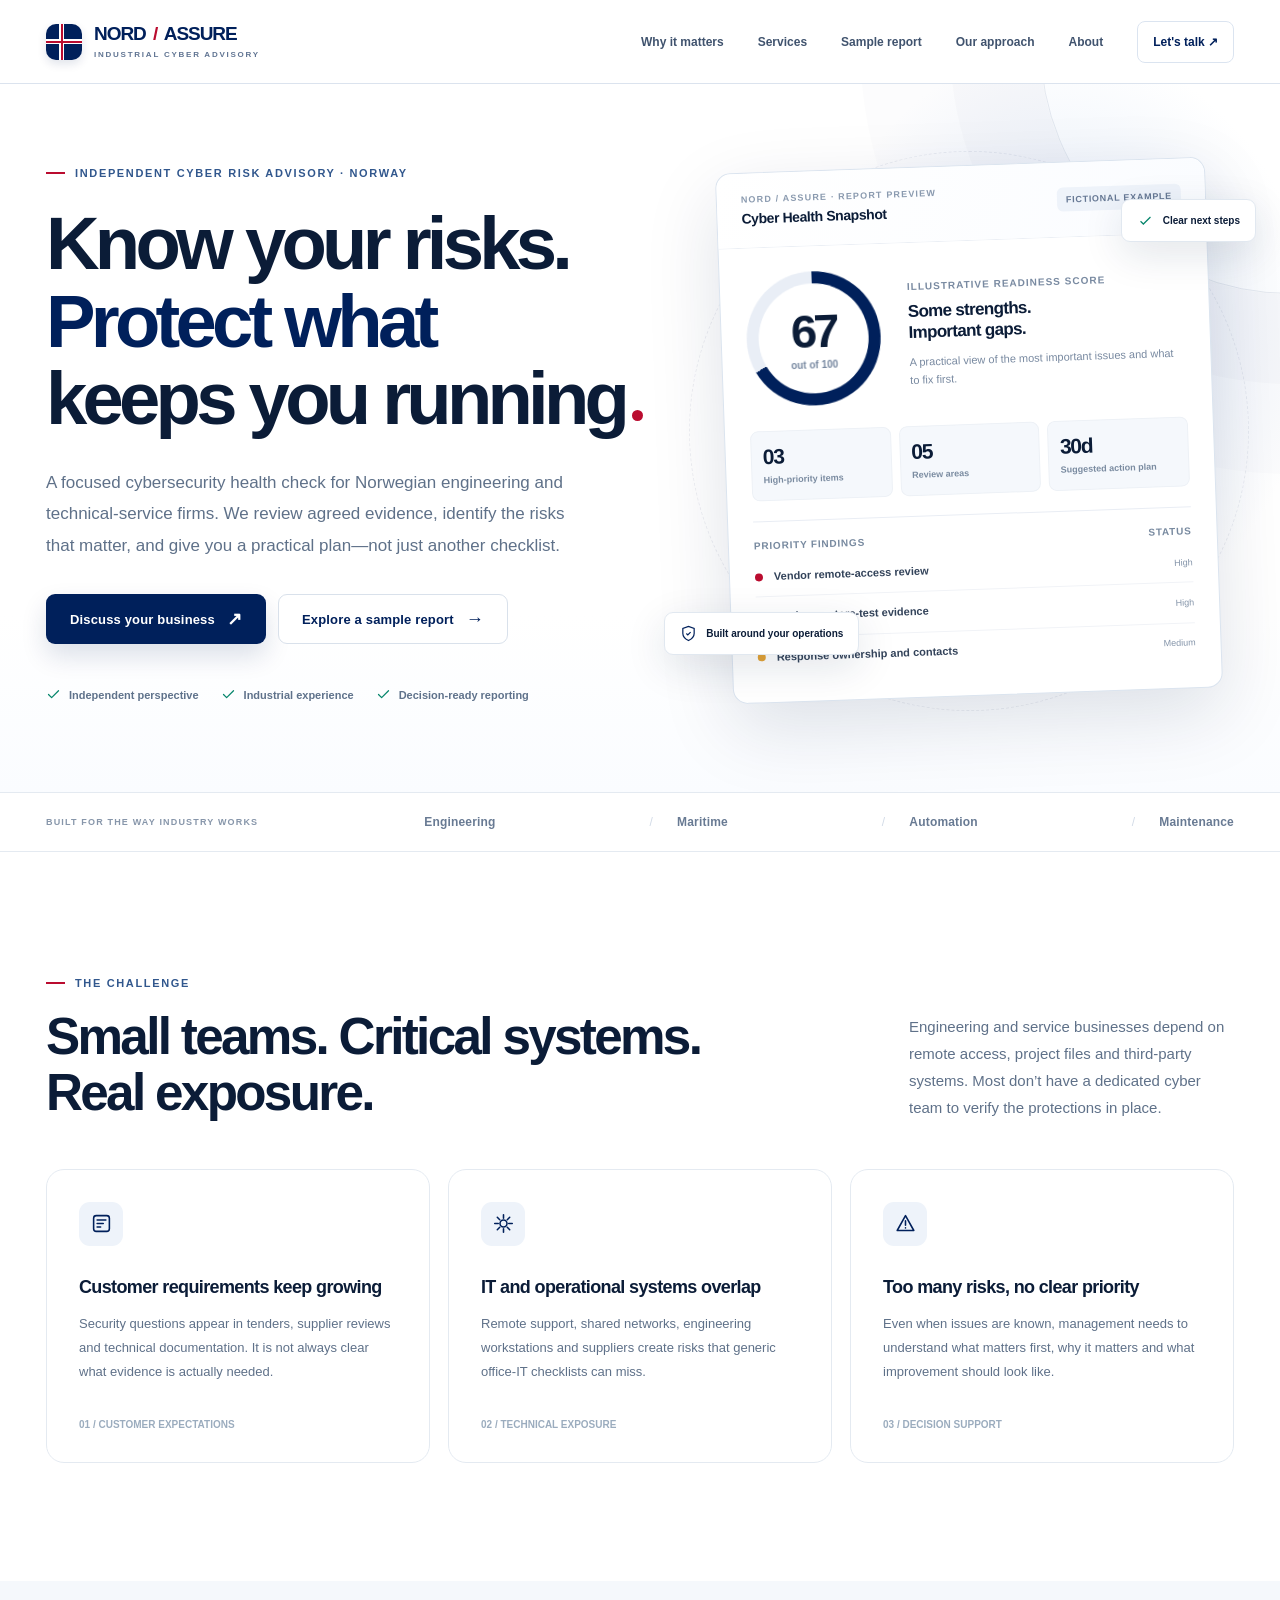
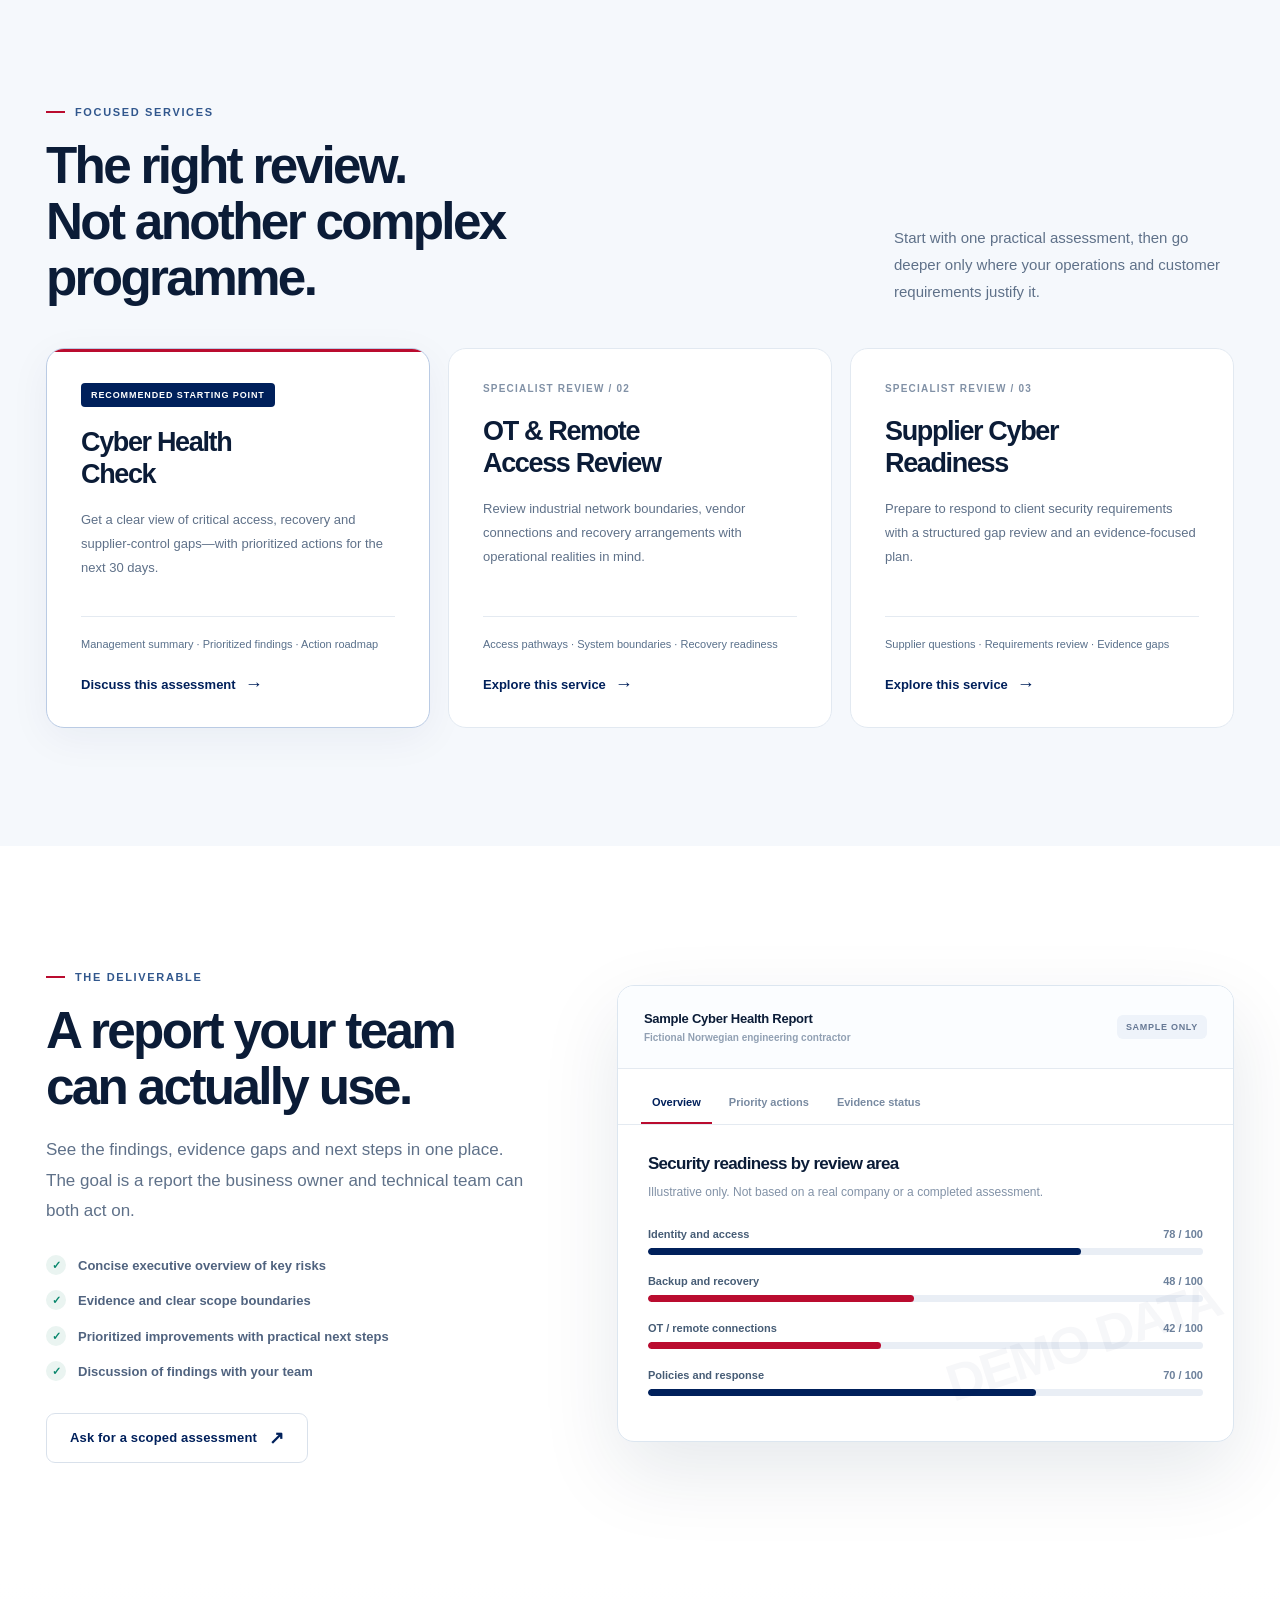
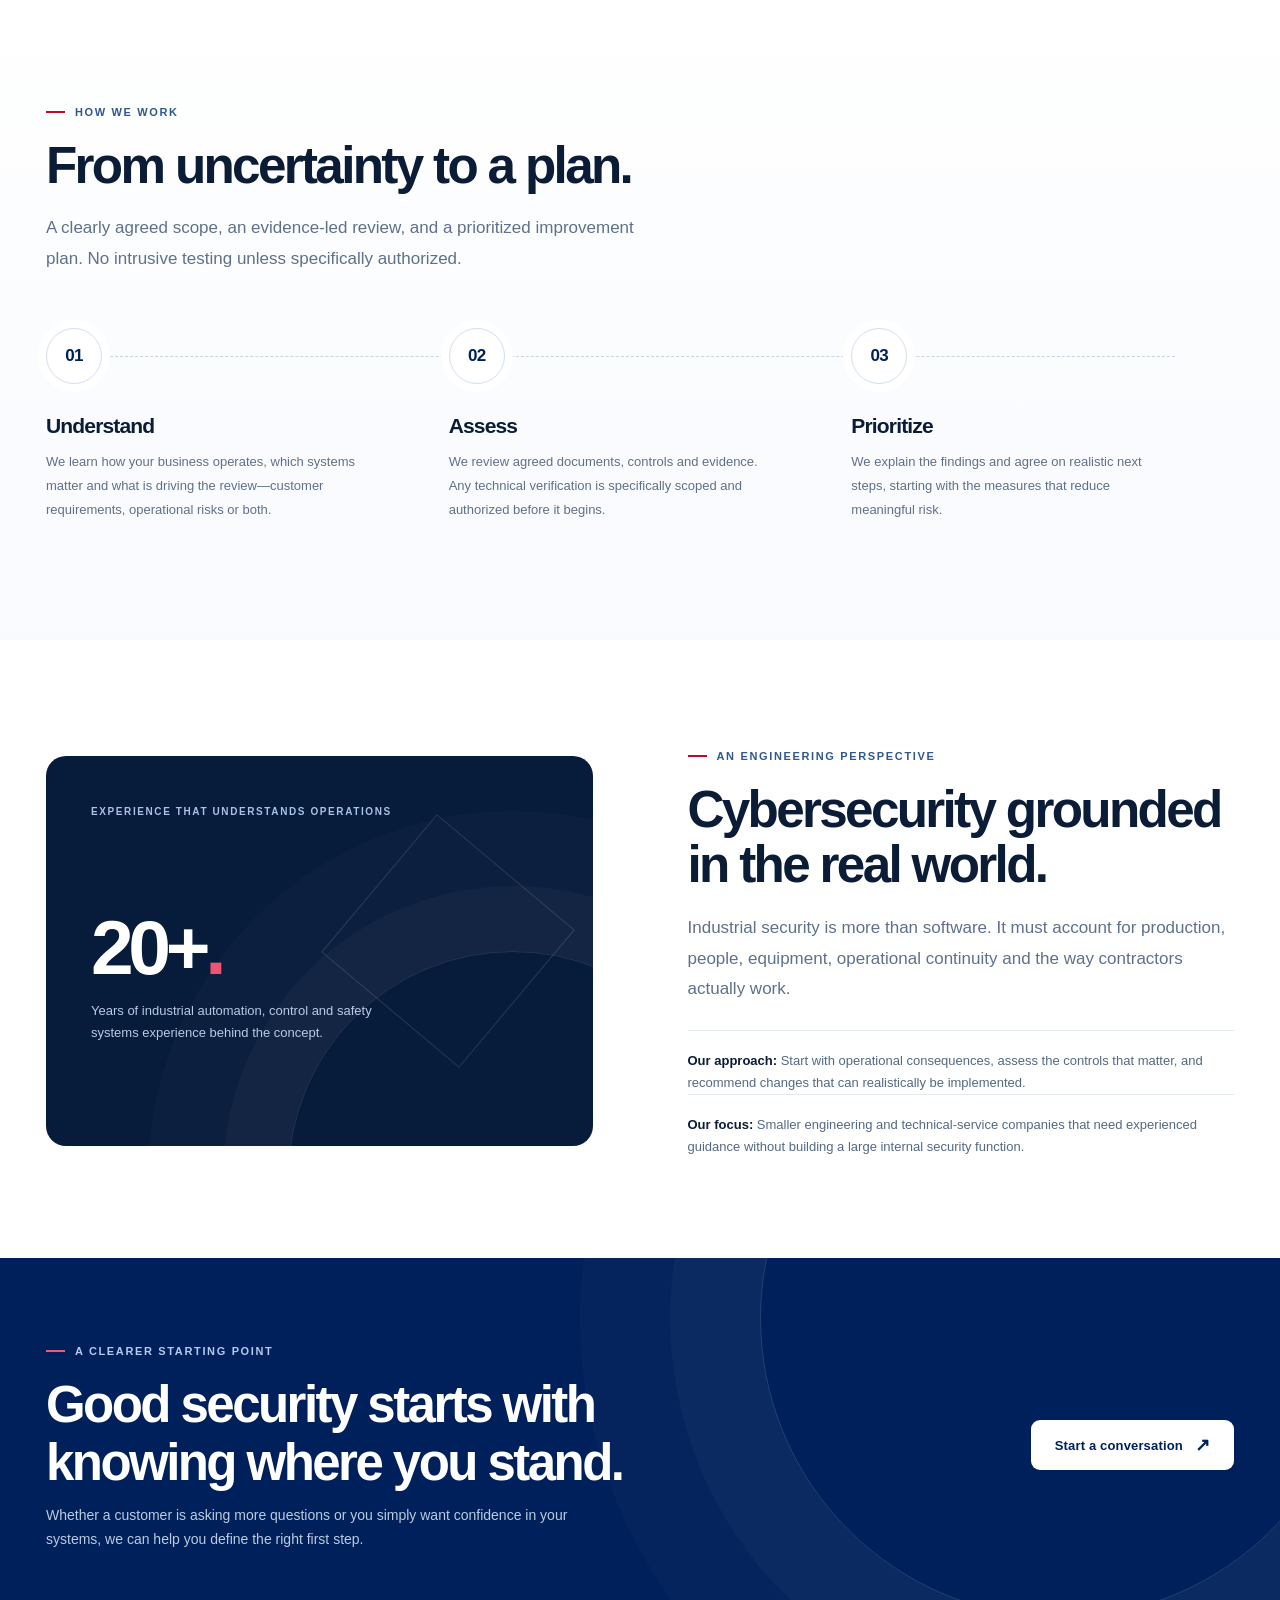
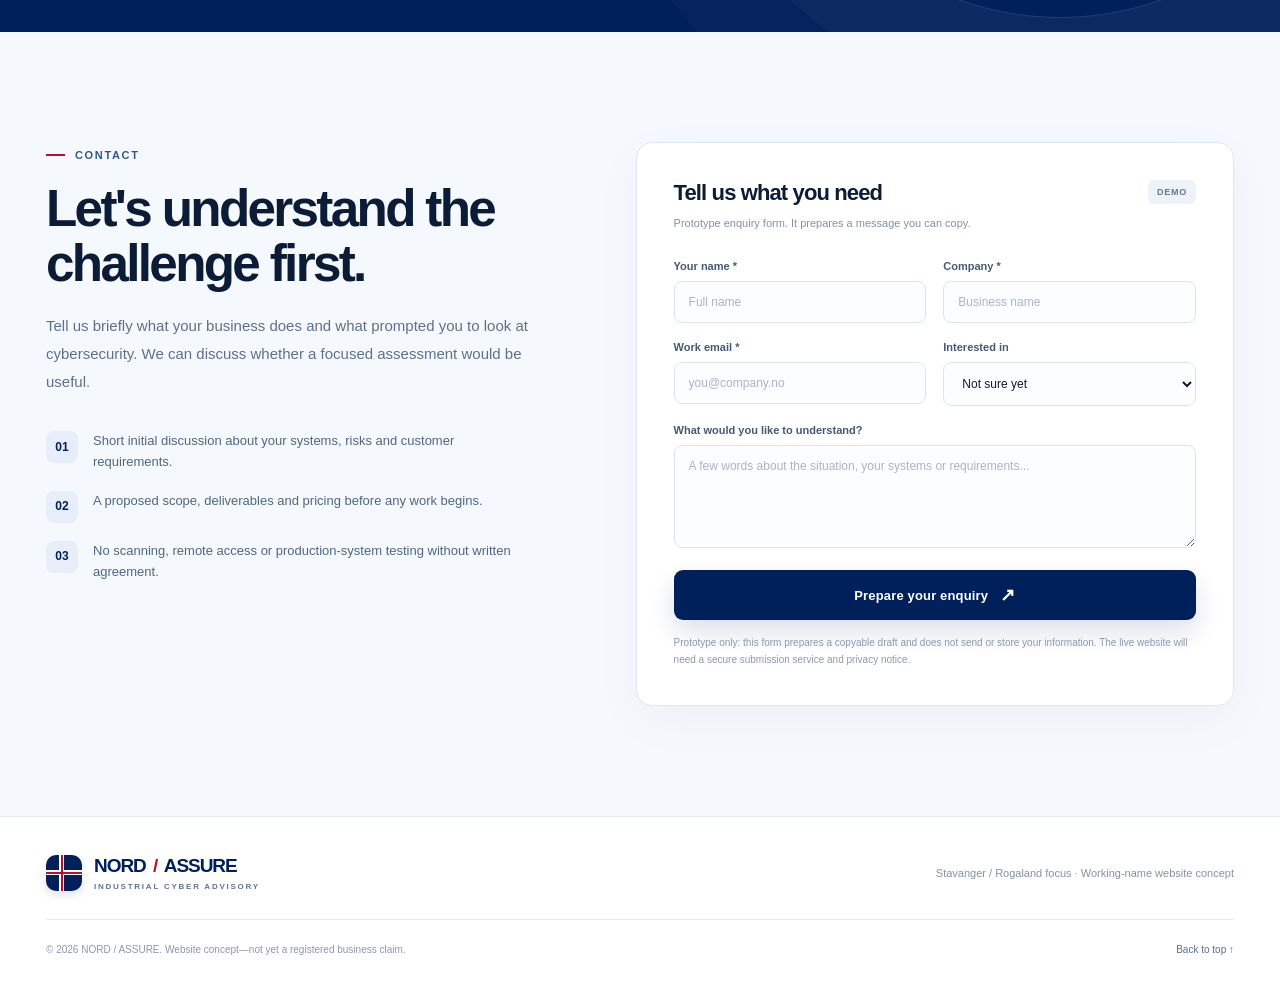
==== index.html @ a919b24d "Add files via upload" ====
<!DOCTYPE html>
<html lang="en">
<head>
  <meta charset="UTF-8" />
  <meta name="viewport" content="width=device-width, initial-scale=1.0" />
  <meta name="theme-color" content="#ffffff" />
  <meta name="description" content="Independent, engineering-led cyber health checks for smaller industrial, marine and technical service businesses in Norway. Know your risks. Know what to fix first." />
  <title>NORD / ASSURE — Cyber clarity for industrial businesses</title>
  <style>
  :root {
    --navy: #00205b;
    --navy-dark: #071b3a;
    --red: #ba0c2f;
    --red-soft: #fbeaf0;
    --ink: #0b1c37;
    --muted: #5f7189;
    --line: #e4eaf1;
    --wash: #f5f8fc;
    --blue-wash: #eaf1fa;
    --white: #fff;
    --green: #07866c;
    --display: "Avenir Next", "Segoe UI", "Helvetica Neue", Arial, sans-serif;
    --body: "Inter", "Segoe UI", Helvetica, Arial, sans-serif;
    --radius: 18px;
    --shadow: 0 22px 60px rgba(17,44,80,.08);
  }
  *, *::before, *::after {box-sizing:border-box}
  html {scroll-behavior:smooth;scroll-padding-top:90px}
  body {margin:0;background:var(--white);color:var(--ink);font-family:var(--body);-webkit-font-smoothing:antialiased}
  body.modal-open {overflow:hidden}
  button,input,select,textarea {font:inherit}
  button {cursor:pointer}
  a {color:inherit;text-decoration:none}
  img,svg {display:block;max-width:100%}
  .container {width:min(1188px,calc(100% - 64px));margin-inline:auto}
  .sr-only {position:absolute;width:1px;height:1px;padding:0;margin:-1px;overflow:hidden;clip:rect(0,0,0,0);white-space:nowrap;border:0}
  :focus-visible {outline:3px solid #e74d68;outline-offset:4px}
  .eyebrow {display:inline-flex;align-items:center;gap:10px;font-size:11px;letter-spacing:.15em;font-weight:800;text-transform:uppercase;color:#31578d}
  .eyebrow::before {content:"";width:19px;height:2px;background:var(--red);display:inline-block}
  .section-heading {font-family:var(--display);font-weight:760;font-size:clamp(36px,4vw,55px);letter-spacing:-.052em;line-height:1.09;margin:20px 0}
  .section-copy {max-width:620px;font-size:17px;line-height:1.8;color:var(--muted);margin:0}
  .btn {border:1px solid transparent;display:inline-flex;gap:12px;align-items:center;justify-content:center;padding:15px 23px;border-radius:9px;font-size:13px;font-weight:750;letter-spacing:.012em;min-height:50px;transition:transform .2s ease,box-shadow .2s ease,background .2s ease,border-color .2s ease;white-space:nowrap}
  .btn:hover {transform:translateY(-2px)}
  .btn-primary {background:var(--navy);color:white;box-shadow:0 12px 26px rgba(0,32,91,.14)}
  .btn-primary:hover {background:#123b7b;box-shadow:0 15px 34px rgba(0,32,91,.22)}
  .btn-secondary {background:white;border-color:#d9e1eb;color:var(--navy)}
  .btn-secondary:hover {border-color:#98acc7;background:#f9fbff}
  .btn-light {background:white;color:var(--navy)}
  .arrow {font-size:18px;line-height:1;transition:transform .2s}
  .btn:hover .arrow,.text-link:hover .arrow {transform:translateX(3px)}
  .text-link {font-weight:750;color:var(--navy);font-size:13px;display:inline-flex;gap:9px;align-items:center}
  .site-header {position:sticky;top:0;background:rgba(255,255,255,.93);backdrop-filter:blur(18px);-webkit-backdrop-filter:blur(18px);z-index:80;border-bottom:1px solid rgba(210,221,234,.8)}
  .header-inner {min-height:83px;display:flex;justify-content:space-between;align-items:center;gap:24px}
  .brand {display:inline-flex;gap:12px;align-items:center;flex-shrink:0}
  .brandmark {width:36px;height:36px;border-radius:10px;background:var(--navy);position:relative;overflow:hidden;box-shadow:0 4px 10px rgba(0,32,91,.12)}
  .brandmark:before {content:"";position:absolute;background:white;width:5px;top:0;bottom:0;left:13px}
  .brandmark:after {content:"";position:absolute;background:white;height:5px;left:0;right:0;top:15px}
  .brandmark i {position:absolute;background:var(--red);z-index:1;left:15px;top:0;bottom:0;width:2px}
  .brandmark b {position:absolute;background:var(--red);z-index:1;top:17px;left:0;right:0;height:2px}
  .brand-name {font-family:var(--display);font-size:19px;font-weight:850;letter-spacing:-.055em;color:var(--navy);line-height:1}
  .brand-name .slash {color:var(--red);margin:0 3px}
  .brand-sub {display:block;font-size:8px;letter-spacing:.22em;color:#607492;font-weight:800;margin-top:6px}
  .nav {display:flex;align-items:center;gap:34px}
  .nav a {font-size:12px;font-weight:700;color:#40536e;transition:color .2s}
  .nav a:hover {color:var(--red)}
  .nav .nav-cta {color:var(--navy);font-weight:800;border:1px solid #dbe4f0;border-radius:8px;padding:13px 15px}
  .nav .nav-cta:hover {border-color:var(--navy);color:var(--navy)}
  .mobile-toggle {display:none;border:1px solid #dde6f0;width:44px;height:44px;border-radius:9px;background:white;align-items:center;justify-content:center;color:var(--navy)}
  .mobile-toggle svg {width:22px;height:22px}
  .hero {background:radial-gradient(closest-side at 83% 36%, #edf3fb 0,rgba(237,243,251,.75) 65%,transparent 115%), linear-gradient(180deg,#fff 0%,#fff 75%,#fafcff 100%);position:relative;overflow:hidden;border-bottom:1px solid var(--line)}
  .hero::before {position:absolute;content:"";height:500px;width:500px;right:-260px;top:-290px;border:1px solid rgba(0,32,91,.09);border-radius:50%;box-shadow:0 0 0 90px rgba(0,32,91,.014),0 0 0 180px rgba(0,32,91,.012);pointer-events:none}
  .hero-grid {min-height:685px;display:grid;grid-template-columns:1.08fr .92fr;align-items:center;gap:34px;padding:76px 0 90px}
  .hero .eyebrow {margin-bottom:26px}
  .hero h1 {font-family:var(--display);font-weight:800;letter-spacing:-.064em;line-height:1.045;font-size:clamp(54px,5.8vw,84px);margin:0 0 29px;max-width:690px}
  .hero h1 .accent {color:var(--navy)}
  .red-dot {display:inline-block;width:11px;height:11px;background:var(--red);border-radius:50%;margin-left:7px;transform:translateY(-3px)}
  .hero-lead {max-width:545px;font-size:17px;line-height:1.85;color:var(--muted);margin:0 0 33px}
  .hero-buttons {display:flex;gap:12px;align-items:center;flex-wrap:wrap}
  .hero-proof {display:flex;align-items:center;gap:22px;margin-top:43px;flex-wrap:wrap}
  .hero-proof span {font-size:11px;font-weight:730;color:#5f728b;display:inline-flex;gap:8px;align-items:center}
  .hero-proof svg {width:15px;height:15px;stroke:var(--green)}
  .hero-art {position:relative;min-height:530px;display:grid;place-items:center;perspective:1000px}
  .orbit {position:absolute;border-radius:50%;border:1px solid rgba(0,32,91,.11);pointer-events:none}
  .orbit.one {width:450px;height:450px;animation:turn 32s linear infinite}
  .orbit.two {width:560px;height:560px;border-style:dashed;border-color:rgba(0,32,91,.07);animation:turn 50s linear infinite reverse}
  .orbit.one::before,.orbit.two::after {content:"";display:block;background:var(--red);height:9px;width:9px;position:absolute;top:56px;left:68px;border:3px solid white;box-sizing:content-box;border-radius:50%;box-shadow:0 0 0 2px rgba(186,12,47,.1)}
  .orbit.two::after {top:auto;left:auto;bottom:49px;right:49px;background:var(--navy)}
  @keyframes turn {to {transform:rotate(360deg)}}
  .dashboard {position:relative;z-index:2;width:min(100%,490px);border:1px solid #dbe4ef;background:#fff;box-shadow:0 25px 75px rgba(0,28,72,.13),0 1px 0 #fff inset;border-radius:15px;transform:rotate(-2deg);animation:floaty 8s ease-in-out infinite;overflow:visible}
  @keyframes floaty {0%,100% {transform:translateY(0) rotate(-2deg)} 50% {transform:translateY(-10px) rotate(-1deg)}}
  .dash-top {padding:21px 24px;display:flex;justify-content:space-between;align-items:center;border-bottom:1px solid #ebeff5;background:linear-gradient(110deg,#fff,#fafcff);border-radius:15px 15px 0 0}
  .dash-top small,.dash-top strong {display:block}
  .dash-top small {font-size:9px;letter-spacing:.13em;color:#8a9aaf;font-weight:850;margin-bottom:6px}
  .dash-top strong {font-size:14px;letter-spacing:-.03em}
  .demo-pill {font-size:9px;text-transform:uppercase;letter-spacing:.08em;font-weight:850;color:#667894;background:#eef3fa;padding:7px 9px;border-radius:6px}
  .dash-body {padding:25px}
  .dash-main {display:grid;grid-template-columns:142px 1fr;gap:20px;align-items:center}
  .score-ring {height:134px;width:134px;border-radius:50%;background:conic-gradient(var(--navy) 0 67%,#e9eef6 67% 100%);display:grid;place-items:center;position:relative;animation:revealRing 1.4s ease-out both}
  .score-ring::before {content:"";position:absolute;inset:12px;background:white;border-radius:50%}
  .score-inside {position:relative;text-align:center}
  .score-inside strong {font:800 47px/1 var(--display);letter-spacing:-.075em}
  .score-inside span {display:block;font-size:10px;color:#7788a0;font-weight:700;margin-top:5px}
  .score-caption {font-size:10px;text-transform:uppercase;letter-spacing:.1em;color:#798aa1;font-weight:850}
  .dash-title {font-size:17px;font-weight:850;letter-spacing:-.04em;line-height:1.25;margin:9px 0}
  .dash-summary {font-size:11px;line-height:1.65;color:#7889a0;margin:0}
  .micro-grid {display:grid;grid-template-columns:repeat(3,1fr);gap:8px;margin-top:24px}
  .micro {border-radius:8px;padding:13px 11px;background:#f5f8fc;border:1px solid #edf1f6;min-height:70px}
  .micro strong {display:block;font-size:21px;letter-spacing:-.06em;margin-bottom:5px}
  .micro span {display:block;color:#7a8ba0;font-weight:750;font-size:9px;line-height:1.4}
  .risk-list {border-top:1px solid #e9edf4;margin-top:20px;padding-top:18px}
  .risk-head {display:flex;justify-content:space-between;font-size:10px;color:#77899f;font-weight:800;letter-spacing:.08em;text-transform:uppercase;margin-bottom:6px}
  .risk-row {display:flex;align-items:center;gap:11px;border-bottom:1px solid #f1f3f7;padding:12px 0}
  .risk-row:last-child {border:0}
  .risk-indicator {height:8px;width:8px;background:var(--red);border-radius:50%;flex-shrink:0}
  .risk-indicator.amb {background:#e3a336}
  .risk-row p {font-size:11px;color:#33435a;margin:0;line-height:1.4;flex:1;font-weight:660}
  .risk-row span {font-size:9px;color:#8494a9}
  .float-note {position:absolute;z-index:4;background:white;border:1px solid #e1e8f0;box-shadow:0 12px 40px rgba(13,40,77,.12);border-radius:9px;padding:12px 15px;font-size:10px;display:flex;gap:9px;align-items:center;font-weight:800;white-space:nowrap;animation:floatNote 6s ease-in-out infinite}
  .float-note svg {width:17px;height:17px}
  .float-note.a {top:34px;right:-22px;animation-delay:-2s}
  .float-note.b {bottom:42px;left:-39px;animation-delay:-1s}
  @keyframes floatNote {0%,100%{transform:translateY(0)}50%{transform:translateY(-9px)}}
  .sector-strip {border-bottom:1px solid var(--line);background:#fff;padding:22px 0}
  .sector-inner {display:flex;justify-content:space-between;align-items:center;gap:14px;flex-wrap:wrap}
  .sector-label {font-size:9px;letter-spacing:.13em;font-weight:850;color:#8796aa;white-space:nowrap;margin-right:12px}
  .sector {font-size:12px;font-weight:800;color:#687a93;letter-spacing:.015em}
  .sector + .sector:before {content:"/";color:#d2dbe7;margin-right:24px;font-weight:400}
  .section {padding:118px 0}
  .problem-top {display:flex;justify-content:space-between;gap:35px;align-items:end;margin-bottom:48px}
  .problem-top .section-heading {max-width:740px;margin-bottom:0}
  .problem-top .section-copy {max-width:325px;font-size:15px}
  .problem-grid {display:grid;grid-template-columns:repeat(3,1fr);gap:18px}
  .problem-card {border:1px solid var(--line);border-radius:var(--radius);padding:32px;background:#fff;transition:transform .25s,border-color .25s,box-shadow .25s}
  .problem-card:hover {transform:translateY(-5px);border-color:#bdd0e9;box-shadow:var(--shadow)}
  .card-icon {height:44px;width:44px;border-radius:11px;background:#eef3fa;display:grid;place-items:center;margin-bottom:29px;color:var(--navy)}
  .card-icon svg {height:21px;width:21px;stroke:currentColor;stroke-width:1.8;fill:none;stroke-linecap:round;stroke-linejoin:round}
  .problem-card h3 {font-size:18px;letter-spacing:-.035em;line-height:1.35;margin:0 0 13px}
  .problem-card p {color:var(--muted);font-size:13px;line-height:1.85;margin:0}
  .problem-card .num {display:block;font-size:10px;color:#9bacbe;font-weight:850;margin-top:35px}
  .services-section {background:var(--wash)}
  .services-intro {display:flex;justify-content:space-between;gap:35px;align-items:end;margin-bottom:43px}
  .services-intro .section-heading {max-width:700px;margin-bottom:0}
  .services-intro .section-copy {font-size:15px;max-width:340px}
  .service-grid {display:grid;grid-template-columns:repeat(3,1fr);gap:18px}
  .service-card {background:#fff;border:1px solid #e2e9f1;border-radius:var(--radius);padding:34px;min-height:380px;display:flex;flex-direction:column;position:relative;overflow:hidden;transition:transform .25s,box-shadow .25s}
  .service-card:hover {transform:translateY(-5px);box-shadow:var(--shadow)}
  .service-card.featured {border-color:#bacbe4;box-shadow:0 10px 42px rgba(0,32,91,.055)}
  .service-card.featured:before {content:"";position:absolute;top:0;left:0;right:0;height:3px;background:var(--red)}
  .service-flag {font-size:9px;color:#fff;background:var(--navy);letter-spacing:.1em;font-weight:850;align-self:start;border-radius:4px;padding:7px 10px;margin-bottom:20px;text-transform:uppercase}
  .service-label {font-weight:900;font-size:10px;letter-spacing:.12em;color:#8191a6;margin-bottom:22px}
  .service-card h3 {font-family:var(--display);font-size:27px;letter-spacing:-.05em;line-height:1.18;margin:0 0 17px}
  .service-card p {font-size:13px;color:var(--muted);line-height:1.85;margin:0}
  .service-card .service-bottom {margin-top:auto;padding-top:31px}
  .service-card .service-points {font-size:11px;color:#59708b;padding-top:18px;border-top:1px solid var(--line);line-height:1.8;margin-bottom:20px}
  .report-section {overflow:hidden}
  .report-layout {display:grid;grid-template-columns:.88fr 1.12fr;gap:86px;align-items:center}
  .report-copy .section-copy {margin-bottom:28px}
  .report-checks {display:grid;gap:14px;margin:0 0 30px;padding:0;list-style:none}
  .report-checks li {display:flex;gap:12px;align-items:start;font-size:13px;color:#50637f;line-height:1.65;font-weight:600}
  .report-checks li::before {content:"✓";background:#eaf4f1;color:var(--green);border-radius:50%;font-size:11px;line-height:20px;width:20px;height:20px;text-align:center;flex-shrink:0}
  .report-shell {border:1px solid #dce6f0;border-radius:17px;background:#fff;box-shadow:0 30px 80px rgba(11,36,72,.1);overflow:hidden;position:relative}
  .report-shell::after {content:"DEMO DATA";color:rgba(0,32,91,.035);font-weight:900;font-size:52px;letter-spacing:-.05em;position:absolute;right:8px;bottom:70px;transform:rotate(-18deg);pointer-events:none}
  .report-shell-top {display:flex;align-items:center;justify-content:space-between;gap:10px;padding:23px 26px;border-bottom:1px solid var(--line);background:#fbfdff}
  .report-shell-top strong {font-size:13px;letter-spacing:-.02em}
  .report-shell-top small {font-size:10px;font-weight:750;color:#91a0b3}
  .report-tabs {display:flex;gap:6px;padding:17px 23px 0;border-bottom:1px solid var(--line);overflow:auto}
  .report-tab {background:none;border:none;border-bottom:2px solid transparent;color:#788aa1;white-space:nowrap;font-weight:750;font-size:11px;padding:10px 11px 14px;transition:color .2s}
  .report-tab[aria-selected="true"] {border-color:var(--red);color:var(--navy)}
  .report-panel {padding:29px 30px 34px;min-height:316px}
  .report-panel[hidden] {display:none}
  .report-panel h3 {font-size:17px;letter-spacing:-.04em;margin:0 0 8px}
  .report-panel .panel-sub {font-size:12px;line-height:1.7;color:#8292a7;margin:0 0 26px}
  .bars {display:grid;gap:20px}
  .bar-title {display:flex;justify-content:space-between;font-size:11px;font-weight:750;color:#465c75;margin-bottom:8px}
  .bar-title span:last-child {color:#6c809b}
  .track {height:7px;background:#e9eef5;border-radius:10px;overflow:hidden}
  .track .fill {height:100%;border-radius:10px;background:var(--navy);width:var(--value);transition:width 1s}
  .track .fill.alert {background:var(--red)}
  .priority-list {display:grid;gap:11px}
  .priority {display:flex;gap:13px;align-items:start;border:1px solid #e9eef4;border-radius:9px;padding:13px}
  .priority .tag {font-size:9px;font-weight:900;background:#fde8ee;color:var(--red);border-radius:4px;padding:6px 8px;white-space:nowrap}
  .priority .tag.medium {background:#fff3e2;color:#9b6517}
  .priority strong {display:block;font-size:11px;color:#29415f;margin-bottom:5px}
  .priority p {margin:0;font-size:10px;line-height:1.5;color:#7b8da3}
  .evidence-item {display:grid;grid-template-columns:1fr auto;gap:12px;padding:16px 0;border-bottom:1px solid #edf1f6;font-size:11px;color:#425b7b;font-weight:700}
  .evidence-item:last-child {border:0}
  .evidence-item .state {font-size:10px;font-weight:800;color:#b76b24}
  .evidence-item .state.ok {color:var(--green)}
  .process-section {background:linear-gradient(180deg,#fff 0%,#f8fafe 100%)}
  .process-head {max-width:750px;margin-bottom:53px}
  .process-grid {display:grid;grid-template-columns:repeat(3,1fr);gap:20px;position:relative}
  .process-grid::before {content:"";position:absolute;left:5%;right:5%;top:28px;border-top:1px dashed #c5d4e8}
  .step {position:relative;padding-right:22px}
  .step-number {position:relative;z-index:2;display:grid;place-items:center;height:56px;width:56px;border:1px solid #d3dfed;border-radius:50%;background:#fff;font-size:17px;font-weight:850;letter-spacing:-.04em;color:var(--navy);box-shadow:0 0 0 8px #fff;margin-bottom:30px}
  .step h3 {margin:0 0 12px;font-size:21px;letter-spacing:-.04em}
  .step p {font-size:13px;line-height:1.85;color:var(--muted);max-width:310px;margin:0}
  .about-section {padding-top:103px;padding-bottom:100px}
  .about-layout {display:grid;grid-template-columns:1fr 1fr;gap:95px;align-items:center}
  .about-visual {border-radius:20px;background:var(--navy-dark);color:#fff;min-height:390px;padding:45px;overflow:hidden;position:relative}
  .about-visual:before {content:"";position:absolute;width:450px;height:450px;border:1px solid rgba(255,255,255,.11);border-radius:50%;right:-145px;bottom:-255px;box-shadow:0 0 0 65px rgba(255,255,255,.026),0 0 0 140px rgba(255,255,255,.019)}
  .about-visual:after {content:"";position:absolute;width:180px;height:180px;border:1px solid rgba(255,255,255,.13);transform:rotate(40deg);right:55px;top:95px}
  .about-small {font-size:10px;font-weight:800;letter-spacing:.16em;color:#a9c2e7;position:relative;z-index:1}
  .about-big {font-size:clamp(53px,6vw,78px);line-height:1;letter-spacing:-.07em;font-weight:820;font-family:var(--display);position:relative;z-index:1;margin:90px 0 15px}
  .about-bottom {position:relative;z-index:1;font-size:13px;color:#b8cbe5;max-width:330px;line-height:1.65}
  .about-content .section-copy {margin-bottom:25px}
  .about-content .about-rule {border-top:1px solid var(--line);padding-top:19px;font-size:13px;color:#546983;line-height:1.7}
  .about-content .about-rule strong {color:var(--ink)}
  .cta-section {background:var(--navy);color:#fff;padding:80px 0;position:relative;overflow:hidden}
  .cta-section:after {content:"";position:absolute;right:-80px;top:-240px;width:600px;height:600px;border-radius:50%;border:1px solid rgba(255,255,255,.14);box-shadow:0 0 0 90px rgba(255,255,255,.028),0 0 0 180px rgba(255,255,255,.018);pointer-events:none}
  .cta-inner {position:relative;z-index:1;display:flex;justify-content:space-between;align-items:center;gap:32px}
  .cta-inner .eyebrow {color:#b4caec}
  .cta-inner .eyebrow::before {background:#f35771}
  .cta-inner h2 {font:770 clamp(35px,4vw,51px)/1.12 var(--display);letter-spacing:-.05em;max-width:690px;margin:19px 0 12px}
  .cta-inner p {font-size:14px;color:#baccdf;line-height:1.75;margin:0;max-width:570px}
  .contact-section {background:var(--wash);padding:110px 0}
  .contact-layout {display:grid;grid-template-columns:.9fr 1.1fr;gap:100px;align-items:start}
  .contact-copy p {color:var(--muted);font-size:15px;line-height:1.85}
  .contact-points {margin-top:36px;display:grid;gap:18px}
  .contact-point {display:flex;gap:15px;align-items:start;font-size:13px;color:#506781;line-height:1.6}
  .contact-point b {display:grid;place-items:center;flex-shrink:0;background:#e7eef9;color:var(--navy);font-size:12px;width:32px;height:32px;border-radius:8px}
  .contact-card {border:1px solid #dee7f1;border-radius:16px;background:white;padding:37px;box-shadow:0 15px 50px rgba(13,39,69,.04)}
  .form-top {display:flex;justify-content:space-between;align-items:start;gap:15px;margin-bottom:29px}
  .form-top h3 {font-size:22px;letter-spacing:-.04em;margin:0 0 9px}
  .form-top p {color:#8092a7;line-height:1.5;font-size:11px;margin:0}
  .field-grid {display:grid;grid-template-columns:1fr 1fr;gap:17px}
  .field {margin-bottom:18px}
  .field label {display:block;font-size:11px;font-weight:850;color:#435975;margin-bottom:9px}
  .field input,.field select,.field textarea {background:#fcfdff;border:1px solid #dbe5f0;border-radius:8px;width:100%;color:var(--ink);padding:13px 14px;font-size:12px;outline:none;transition:border-color .2s,box-shadow .2s}
  .field input:focus,.field select:focus,.field textarea:focus {border-color:#5e80af;box-shadow:0 0 0 3px #e8f0fc}
  .field textarea {min-height:103px;resize:vertical}
  .field input::placeholder,.field textarea::placeholder {color:#a8b5c3}
  .form-submit {width:100%}
  .form-note {margin:14px 0 0;color:#899ab0;font-size:10px;line-height:1.7}
  footer {background:#fff;border-top:1px solid var(--line);padding:38px 0 30px}
  .footer-top {display:flex;align-items:center;justify-content:space-between;gap:25px;padding-bottom:28px;border-bottom:1px solid var(--line)}
  .footer-top p {color:#8392a5;font-size:11px;margin:0}
  .footer-bottom {display:flex;justify-content:space-between;gap:15px;align-items:center;padding-top:24px;font-size:10px;color:#8899ad}
  .footer-bottom a {color:#58708c}
  .modal-backdrop {position:fixed;inset:0;background:rgba(3,22,51,.68);z-index:200;display:none;place-items:center;padding:20px;backdrop-filter:blur(6px)}
  .modal-backdrop.open {display:grid}
  .modal-card {background:white;border-radius:18px;max-width:590px;width:100%;box-shadow:0 30px 90px rgba(0,0,0,.25);padding:34px;position:relative}
  .modal-card h2 {letter-spacing:-.05em;font-size:25px;margin:0 0 10px}
  .modal-card p {color:#62758f;font-size:13px;line-height:1.75}
  .modal-card textarea {width:100%;min-height:190px;resize:vertical;font-size:11px;line-height:1.7;border:1px solid #d7e2ef;border-radius:9px;padding:15px;color:#2e405d;background:#f9fbfe}
  .modal-close {position:absolute;right:18px;top:14px;background:none;border:0;font-size:27px;color:#687b92}
  .modal-actions {display:flex;justify-content:end;gap:10px;flex-wrap:wrap;margin-top:18px}
  .toast {position:fixed;bottom:22px;left:50%;transform:translate(-50%,30px);opacity:0;transition:all .3s;z-index:250;background:var(--navy);color:#fff;border-radius:9px;padding:14px 20px;font-size:12px;pointer-events:none;box-shadow:var(--shadow)}
  .toast.visible {transform:translate(-50%,0);opacity:1}
  @keyframes revealRing {from{opacity:0;transform:scale(.88)}to{opacity:1;transform:scale(1)}}
  /* Progressive enhancement: content is ALWAYS readable, even with scripts off or full-page screenshots.
     Subtle entry motion is decorative, never used to reveal otherwise hidden information. */
  .reveal {opacity:1;transform:none}
  @media (prefers-reduced-motion:no-preference) {
    .reveal.visible {animation:subtleEnter .65s cubic-bezier(.2,.75,.25,1) both}
    @keyframes subtleEnter {from{opacity:.86;transform:translateY(12px)}to{opacity:1;transform:translateY(0)}}
  }
  @media (max-width:1100px) {
    .nav {gap:20px}
    .hero h1 {font-size:66px}
    .hero-grid {gap:10px}
    .float-note.a {right:-5px}
    .float-note.b {left:-5px}
    .report-layout {gap:50px}
    .about-layout {gap:55px}
    .contact-layout {gap:55px}
  }
  @media (max-width:860px) {
    .container {width:min(100% - 40px,700px)}
    .header-inner {min-height:72px}
    .mobile-toggle {display:flex}
    .nav {display:none;position:absolute;top:71px;left:0;right:0;background:#fff;box-shadow:0 20px 30px rgba(0,25,65,.1);border-bottom:1px solid var(--line);padding:18px 20px 24px;flex-direction:column;align-items:stretch;gap:0}
    .nav.open {display:flex}
    .nav a {font-size:14px;padding:14px 8px}
    .nav .nav-cta {margin-top:8px;text-align:center}
    .hero-grid {grid-template-columns:1fr;padding:65px 0 70px;gap:60px}
    .hero h1 {max-width:690px;font-size:clamp(53px,9vw,79px)}
    .hero-art {min-height:480px}
    .dashboard {max-width:470px}
    .problem-top,.services-intro {display:block}
    .problem-top .section-copy,.services-intro .section-copy {margin-top:20px;max-width:560px}
    .problem-grid,.service-grid {grid-template-columns:1fr 1fr}
    .problem-grid .problem-card:last-child,.service-grid .service-card:last-child {grid-column:1/-1}
    .service-card {min-height:340px}
    .report-layout,.about-layout,.contact-layout {grid-template-columns:1fr;gap:45px}
    .report-layout {max-width:690px}
    .report-copy {max-width:650px}
    .about-visual {min-height:320px}
    .about-big {margin-top:60px}
    .cta-inner {align-items:start;flex-direction:column}
    .contact-card {max-width:690px}
    .section {padding:88px 0}
  }
  @media (max-width:540px) {
    .container {width:calc(100% - 32px)}
    .hero-grid {padding:52px 0 60px;gap:35px}
    .hero h1 {font-size:clamp(46px,12vw,62px)}
    .hero-lead {font-size:15px}
    .hero-proof {gap:12px 16px;margin-top:32px}
    .hero-proof span {font-size:10px}
    .hero-art {min-height:400px}
    .dashboard {width:100%;transform:none;animation:none}
    .orbit.one {width:350px;height:350px}
    .orbit.two {width:420px;height:420px}
    .float-note {font-size:9px;padding:9px}
    .float-note.a {top:8px;right:-6px}
    .float-note.b {bottom:0;left:-7px}
    .dash-body {padding:17px}
    .dash-top {padding:16px}
    .dash-main {grid-template-columns:118px 1fr;gap:14px}
    .score-ring {height:112px;width:112px}
    .score-inside strong {font-size:40px}
    .dash-title {font-size:14px}
    .micro-grid {margin-top:18px}
    .micro {padding:10px}
    .micro strong {font-size:17px}
    .sector-strip {padding:20px 0}
    .sector-inner {justify-content:start;gap:12px}
    .sector-label {width:100%}
    .sector {font-size:10px}
    .sector + .sector:before {margin-right:10px}
    .section {padding:75px 0}
    .section-heading {font-size:clamp(36px,9vw,45px)}
    .problem-grid,.service-grid {grid-template-columns:1fr}
    .problem-grid .problem-card:last-child,.service-grid .service-card:last-child {grid-column:auto}
    .problem-card {padding:27px}
    .service-card {padding:28px;min-height:325px}
    .report-panel {padding:21px;min-height:300px}
    .report-shell-top {padding:18px 19px}
    .report-tabs {padding:12px 11px 0}
    .process-grid {grid-template-columns:1fr;gap:38px}
    .process-grid::before {left:27px;top:20px;bottom:20px;right:auto;height:calc(100% - 40px);border-top:0;border-left:1px dashed #c5d4e8}
    .step {padding-left:77px;padding-right:0;min-height:100px}
    .step-number {position:absolute;left:0;top:0}
    .step h3 {padding-top:5px}
    .about-visual {padding:35px;min-height:290px}
    .about-big {font-size:61px}
    .cta-section {padding:65px 0}
    .contact-section {padding:75px 0}
    .contact-card {padding:24px 21px}
    .field-grid {grid-template-columns:1fr;gap:0}
    .footer-top,.footer-bottom {align-items:start;flex-direction:column}
    .modal-card {padding:27px 20px}
  }
  @media (prefers-reduced-motion:reduce) {
    html {scroll-behavior:auto}
    *,*::before,*::after {animation-duration:.01ms !important;animation-iteration-count:1 !important;transition-duration:.01ms !important}
  }
  </style>
</head>
<body>
  <header class="site-header">
    <div class="container header-inner">
      <a class="brand" href="#top" aria-label="NORD Assure home">
        <span class="brandmark" aria-hidden="true"><i></i><b></b></span>
        <span><span class="brand-name">NORD <span class="slash">/</span> ASSURE</span><span class="brand-sub">INDUSTRIAL CYBER ADVISORY</span></span>
      </a>
      <button type="button" class="mobile-toggle" id="mobile-toggle" aria-expanded="false" aria-controls="primary-nav" aria-label="Open navigation">
        <svg viewBox="0 0 24 24" fill="none" stroke="currentColor" stroke-width="2" stroke-linecap="round"><path d="M4 7h16M4 12h16M4 17h16"/></svg>
      </button>
      <nav class="nav" id="primary-nav" aria-label="Main navigation">
        <a href="#why">Why it matters</a><a href="#services">Services</a><a href="#sample">Sample report</a><a href="#approach">Our approach</a><a href="#about">About</a><a class="nav-cta" href="#contact">Let's talk <span aria-hidden="true">↗</span></a>
      </nav>
    </div>
  </header>

  <main id="top">
    <section class="hero" aria-labelledby="hero-heading">
      <div class="container hero-grid">
        <div class="hero-content">
          <span class="eyebrow">Independent cyber risk advisory · Norway</span>
          <h1 id="hero-heading">Know your risks.<br/><span class="accent">Protect what</span><br/>keeps you running<span class="red-dot" aria-hidden="true"></span></h1>
          <p class="hero-lead">A focused cybersecurity health check for Norwegian engineering and technical-service firms. We review agreed evidence, identify the risks that matter, and give you a practical plan—not just another checklist.</p>
          <div class="hero-buttons">
            <a class="btn btn-primary" href="#contact">Discuss your business <span class="arrow" aria-hidden="true">↗</span></a>
            <a class="btn btn-secondary" href="#sample">Explore a sample report <span class="arrow" aria-hidden="true">→</span></a>
          </div>
          <div class="hero-proof">
            <span><svg viewBox="0 0 24 24" fill="none" stroke-width="2" stroke-linecap="round" stroke-linejoin="round"><path d="M20 6 9 17l-5-5"/></svg>Independent perspective</span>
            <span><svg viewBox="0 0 24 24" fill="none" stroke-width="2" stroke-linecap="round" stroke-linejoin="round"><path d="M20 6 9 17l-5-5"/></svg>Industrial experience</span>
            <span><svg viewBox="0 0 24 24" fill="none" stroke-width="2" stroke-linecap="round" stroke-linejoin="round"><path d="M20 6 9 17l-5-5"/></svg>Decision-ready reporting</span>
          </div>
        </div>
        <div class="hero-art" aria-label="Illustrative cybersecurity health report preview">
          <span class="orbit one" aria-hidden="true"></span><span class="orbit two" aria-hidden="true"></span>
          <div class="float-note a"><svg viewBox="0 0 24 24" fill="none" stroke="#07866c" stroke-width="1.7"><path d="m5 13 4 4L19 7"/></svg>Clear next steps</div>
          <div class="dashboard">
            <div class="dash-top"><div><small>NORD / ASSURE · REPORT PREVIEW</small><strong>Cyber Health Snapshot</strong></div><span class="demo-pill">Fictional example</span></div>
            <div class="dash-body">
              <div class="dash-main">
                <div class="score-ring"><div class="score-inside"><strong>67</strong><span>out of 100</span></div></div>
                <div><div class="score-caption">Illustrative readiness score</div><div class="dash-title">Some strengths.<br/>Important gaps.</div><p class="dash-summary">A practical view of the most important issues and what to fix first.</p></div>
              </div>
              <div class="micro-grid"><div class="micro"><strong>03</strong><span>High-priority items</span></div><div class="micro"><strong>05</strong><span>Review areas</span></div><div class="micro"><strong>30d</strong><span>Suggested action plan</span></div></div>
              <div class="risk-list"><div class="risk-head"><span>Priority findings</span><span>Status</span></div>
                <div class="risk-row"><i class="risk-indicator"></i><p>Vendor remote-access review</p><span>High</span></div>
                <div class="risk-row"><i class="risk-indicator"></i><p>Backup restore-test evidence</p><span>High</span></div>
                <div class="risk-row"><i class="risk-indicator amb"></i><p>Response ownership and contacts</p><span>Medium</span></div>
              </div>
            </div>
          </div>
          <div class="float-note b"><svg viewBox="0 0 24 24" fill="none" stroke="#00205b" stroke-width="1.7"><path d="M12 22s8-4 8-10V5l-8-3-8 3v7c0 6 8 10 8 10Z"/><path d="m9 12 2 2 4-4"/></svg>Built around your operations</div>
        </div>
      </div>
    </section>

    <div class="sector-strip" aria-label="Sectors we aim to serve"><div class="container sector-inner"><span class="sector-label">BUILT FOR THE WAY INDUSTRY WORKS</span><span class="sector">Engineering</span><span class="sector">Maritime</span><span class="sector">Automation</span><span class="sector">Maintenance</span></div></div>

    <section class="section" id="why" aria-labelledby="why-heading"><div class="container">
      <div class="problem-top reveal"><div><span class="eyebrow">The challenge</span><h2 class="section-heading" id="why-heading">Small teams. Critical systems. Real exposure.</h2></div><p class="section-copy">Engineering and service businesses depend on remote access, project files and third-party systems. Most don’t have a dedicated cyber team to verify the protections in place.</p></div>
      <div class="problem-grid">
        <article class="problem-card reveal"><span class="card-icon"><svg viewBox="0 0 24 24"><rect x="3" y="3" width="18" height="18" rx="3"/><path d="M7 8h10M7 12h7M7 16h4"/></svg></span><h3>Customer requirements keep growing</h3><p>Security questions appear in tenders, supplier reviews and technical documentation. It is not always clear what evidence is actually needed.</p><span class="num">01 / CUSTOMER EXPECTATIONS</span></article>
        <article class="problem-card reveal"><span class="card-icon"><svg viewBox="0 0 24 24"><path d="M12 2v4M12 18v4M4.9 4.9l2.8 2.8M16.3 16.3l2.8 2.8M2 12h4M18 12h4M4.9 19.1l2.8-2.8M16.3 7.7l2.8-2.8"/><circle cx="12" cy="12" r="4"/></svg></span><h3>IT and operational systems overlap</h3><p>Remote support, shared networks, engineering workstations and suppliers create risks that generic office-IT checklists can miss.</p><span class="num">02 / TECHNICAL EXPOSURE</span></article>
        <article class="problem-card reveal"><span class="card-icon"><svg viewBox="0 0 24 24"><path d="M12 3 2.5 20h19L12 3Z"/><path d="M12 9v5M12 17h.01"/></svg></span><h3>Too many risks, no clear priority</h3><p>Even when issues are known, management needs to understand what matters first, why it matters and what improvement should look like.</p><span class="num">03 / DECISION SUPPORT</span></article>
      </div>
    </div></section>

    <section class="section services-section" id="services" aria-labelledby="services-heading"><div class="container">
      <div class="services-intro reveal"><div><span class="eyebrow">Focused services</span><h2 class="section-heading" id="services-heading">The right review.<br/>Not another complex programme.</h2></div><p class="section-copy">Start with one practical assessment, then go deeper only where your operations and customer requirements justify it.</p></div>
      <div class="service-grid">
        <article class="service-card featured reveal"><span class="service-flag">Recommended starting point</span><h3>Cyber Health<br/>Check</h3><p>Get a clear view of critical access, recovery and supplier-control gaps—with prioritized actions for the next 30 days.</p><div class="service-bottom"><div class="service-points">Management summary · Prioritized findings · Action roadmap</div><a href="#contact" class="text-link service-link" data-service="Cyber Health Check">Discuss this assessment <span class="arrow" aria-hidden="true">→</span></a></div></article>
        <article class="service-card reveal"><span class="service-label">SPECIALIST REVIEW / 02</span><h3>OT &amp; Remote<br/>Access Review</h3><p>Review industrial network boundaries, vendor connections and recovery arrangements with operational realities in mind.</p><div class="service-bottom"><div class="service-points">Access pathways · System boundaries · Recovery readiness</div><a href="#contact" class="text-link service-link" data-service="OT & Remote Access Review">Explore this service <span class="arrow" aria-hidden="true">→</span></a></div></article>
        <article class="service-card reveal"><span class="service-label">SPECIALIST REVIEW / 03</span><h3>Supplier Cyber<br/>Readiness</h3><p>Prepare to respond to client security requirements with a structured gap review and an evidence-focused plan.</p><div class="service-bottom"><div class="service-points">Supplier questions · Requirements review · Evidence gaps</div><a href="#contact" class="text-link service-link" data-service="Supplier Cyber Readiness">Explore this service <span class="arrow" aria-hidden="true">→</span></a></div></article>
      </div>
    </div></section>

    <section class="section report-section" id="sample" aria-labelledby="report-heading"><div class="container report-layout">
      <div class="report-copy reveal"><span class="eyebrow">The deliverable</span><h2 class="section-heading" id="report-heading">A report your team can actually use.</h2><p class="section-copy">See the findings, evidence gaps and next steps in one place. The goal is a report the business owner and technical team can both act on.</p>
        <ul class="report-checks"><li>Concise executive overview of key risks</li><li>Evidence and clear scope boundaries</li><li>Prioritized improvements with practical next steps</li><li>Discussion of findings with your team</li></ul>
        <a class="btn btn-secondary" href="#contact">Ask for a scoped assessment <span class="arrow" aria-hidden="true">↗</span></a>
      </div>
      <div class="report-shell reveal" aria-label="Interactive sample report using fictional information">
        <div class="report-shell-top"><div><strong>Sample Cyber Health Report</strong><br/><small>Fictional Norwegian engineering contractor</small></div><span class="demo-pill">Sample only</span></div>
        <div class="report-tabs" role="tablist" aria-label="Sample report views">
          <button class="report-tab" type="button" role="tab" id="tab-overview" aria-controls="panel-overview" aria-selected="true" tabindex="0" data-tab="overview">Overview</button>
          <button class="report-tab" type="button" role="tab" id="tab-priorities" aria-controls="panel-priorities" aria-selected="false" tabindex="-1" data-tab="priorities">Priority actions</button>
          <button class="report-tab" type="button" role="tab" id="tab-evidence" aria-controls="panel-evidence" aria-selected="false" tabindex="-1" data-tab="evidence">Evidence status</button>
        </div>
        <div class="report-panel" id="panel-overview" role="tabpanel" aria-labelledby="tab-overview"><h3>Security readiness by review area</h3><p class="panel-sub">Illustrative only. Not based on a real company or a completed assessment.</p>
          <div class="bars"><div><div class="bar-title"><span>Identity and access</span><span>78 / 100</span></div><div class="track"><div class="fill" style="--value:78%"></div></div></div><div><div class="bar-title"><span>Backup and recovery</span><span>48 / 100</span></div><div class="track"><div class="fill alert" style="--value:48%"></div></div></div><div><div class="bar-title"><span>OT / remote connections</span><span>42 / 100</span></div><div class="track"><div class="fill alert" style="--value:42%"></div></div></div><div><div class="bar-title"><span>Policies and response</span><span>70 / 100</span></div><div class="track"><div class="fill" style="--value:70%"></div></div></div></div>
        </div>
        <div class="report-panel" id="panel-priorities" role="tabpanel" aria-labelledby="tab-priorities" hidden><h3>Priority improvements</h3><p class="panel-sub">Example of how findings can translate into manageable actions.</p><div class="priority-list"><div class="priority"><span class="tag">HIGH</span><div><strong>Review and restrict third-party remote access</strong><p>Confirm who can connect, how access is approved, and how it is disabled after work.</p></div></div><div class="priority"><span class="tag">HIGH</span><div><strong>Evidence an actual recovery test</strong><p>Schedule a restore exercise for a critical system and document the result.</p></div></div><div class="priority"><span class="tag medium">MEDIUM</span><div><strong>Assign incident-response responsibilities</strong><p>Document a clear escalation path and key contacts.</p></div></div></div></div>
        <div class="report-panel" id="panel-evidence" role="tabpanel" aria-labelledby="tab-evidence" hidden><h3>Evidence and verification</h3><p class="panel-sub">Distinguish documented procedures from evidence that a control works.</p><div class="evidence-item"><span>Remote access approval record</span><span class="state">Needs review</span></div><div class="evidence-item"><span>Backup policy document</span><span class="state ok">Provided</span></div><div class="evidence-item"><span>Latest restore-test record</span><span class="state">Not evidenced</span></div><div class="evidence-item"><span>Incident contact list</span><span class="state ok">Provided</span></div></div>
      </div>
    </div></section>

    <section class="section process-section" id="approach" aria-labelledby="approach-heading"><div class="container"><div class="process-head reveal"><span class="eyebrow">How we work</span><h2 class="section-heading" id="approach-heading">From uncertainty to a plan.</h2><p class="section-copy">A clearly agreed scope, an evidence-led review, and a prioritized improvement plan. No intrusive testing unless specifically authorized.</p></div>
      <div class="process-grid"><div class="step reveal"><div class="step-number">01</div><h3>Understand</h3><p>We learn how your business operates, which systems matter and what is driving the review—customer requirements, operational risks or both.</p></div><div class="step reveal"><div class="step-number">02</div><h3>Assess</h3><p>We review agreed documents, controls and evidence. Any technical verification is specifically scoped and authorized before it begins.</p></div><div class="step reveal"><div class="step-number">03</div><h3>Prioritize</h3><p>We explain the findings and agree on realistic next steps, starting with the measures that reduce meaningful risk.</p></div></div>
    </div></section>

    <section class="section about-section" id="about" aria-labelledby="about-heading"><div class="container about-layout"><div class="about-visual reveal"><span class="about-small">EXPERIENCE THAT UNDERSTANDS OPERATIONS</span><div class="about-big">20+<span style="color:#ee5571">.</span></div><div class="about-bottom">Years of industrial automation, control and safety systems experience behind the concept.</div></div><div class="about-content reveal"><span class="eyebrow">An engineering perspective</span><h2 class="section-heading" id="about-heading">Cybersecurity grounded in the real world.</h2><p class="section-copy">Industrial security is more than software. It must account for production, people, equipment, operational continuity and the way contractors actually work.</p><div class="about-rule"><strong>Our approach:</strong> Start with operational consequences, assess the controls that matter, and recommend changes that can realistically be implemented.</div><div class="about-rule"><strong>Our focus:</strong> Smaller engineering and technical-service companies that need experienced guidance without building a large internal security function.</div></div></div></section>

    <section class="cta-section"><div class="container cta-inner"><div><span class="eyebrow">A clearer starting point</span><h2>Good security starts with knowing where you stand.</h2><p>Whether a customer is asking more questions or you simply want confidence in your systems, we can help you define the right first step.</p></div><a class="btn btn-light" href="#contact">Start a conversation <span class="arrow" aria-hidden="true">↗</span></a></div></section>

    <section class="contact-section" id="contact" aria-labelledby="contact-heading"><div class="container contact-layout"><div class="contact-copy reveal"><span class="eyebrow">Contact</span><h2 class="section-heading" id="contact-heading">Let's understand the challenge first.</h2><p>Tell us briefly what your business does and what prompted you to look at cybersecurity. We can discuss whether a focused assessment would be useful.</p><div class="contact-points"><div class="contact-point"><b>01</b><span>Short initial discussion about your systems, risks and customer requirements.</span></div><div class="contact-point"><b>02</b><span>A proposed scope, deliverables and pricing before any work begins.</span></div><div class="contact-point"><b>03</b><span>No scanning, remote access or production-system testing without written agreement.</span></div></div></div>
      <form class="contact-card reveal" id="contact-form"><div class="form-top"><div><h3>Tell us what you need</h3><p>Prototype enquiry form. It prepares a message you can copy.</p></div><span class="demo-pill">Demo</span></div>
        <div class="field-grid"><div class="field"><label for="name">Your name *</label><input id="name" name="name" placeholder="Full name" required autocomplete="name" /></div><div class="field"><label for="company">Company *</label><input id="company" name="company" placeholder="Business name" required autocomplete="organization" /></div></div>
        <div class="field-grid"><div class="field"><label for="email">Work email *</label><input id="email" type="email" name="email" placeholder="you@company.no" required autocomplete="email" /></div><div class="field"><label for="service">Interested in</label><select name="service" id="service"><option value="General cybersecurity discussion">Not sure yet</option><option value="Cyber Health Check">Cyber Health Check</option><option value="OT & Remote Access Review">OT &amp; Remote Access Review</option><option value="Supplier Cyber Readiness">Supplier Cyber Readiness</option></select></div></div>
        <div class="field"><label for="message">What would you like to understand?</label><textarea id="message" name="message" placeholder="A few words about the situation, your systems or requirements..."></textarea></div>
        <button class="btn btn-primary form-submit" type="submit">Prepare your enquiry <span class="arrow" aria-hidden="true">↗</span></button>
        <p class="form-note">Prototype only: this form prepares a copyable draft and does not send or store your information. The live website will need a secure submission service and privacy notice.</p>
      </form>
    </div></section>
  </main>

  <footer><div class="container"><div class="footer-top"><a class="brand" href="#top"><span class="brandmark" aria-hidden="true"><i></i><b></b></span><span><span class="brand-name">NORD <span class="slash">/</span> ASSURE</span><span class="brand-sub">INDUSTRIAL CYBER ADVISORY</span></span></a><p>Stavanger / Rogaland focus · Working-name website concept</p></div><div class="footer-bottom"><span>© <span id="year">2026</span> NORD / ASSURE. Website concept—not yet a registered business claim.</span><a href="#top">Back to top ↑</a></div></div></footer>

  <div class="modal-backdrop" id="enquiry-modal" role="presentation"><div class="modal-card" role="dialog" aria-modal="true" aria-labelledby="modal-title"><button class="modal-close" id="modal-close" type="button" aria-label="Close dialog">×</button><span class="eyebrow">Your enquiry draft</span><h2 id="modal-title">Ready to copy</h2><p>Because this is a website prototype, no message has been sent. Copy the text below and email it to your future business address. A production site can connect this form to a secure backend.</p><textarea id="enquiry-text" readonly aria-label="Generated enquiry message"></textarea><div class="modal-actions"><button class="btn btn-secondary" type="button" id="cancel-modal">Close</button><button class="btn btn-primary" type="button" id="copy-enquiry">Copy message <span class="arrow" aria-hidden="true">↗</span></button></div></div></div>
  <div class="toast" id="toast" role="status" aria-live="polite"></div>
  <script>
  (()=>{
    const q=(s)=>document.querySelector(s); const all=(s)=>[...document.querySelectorAll(s)];
    q('#year').textContent=new Date().getFullYear();
    const nav=q('#primary-nav'),toggle=q('#mobile-toggle');
    function closeMenu(){nav.classList.remove('open');toggle.setAttribute('aria-expanded','false');toggle.setAttribute('aria-label','Open navigation')}
    toggle.addEventListener('click',()=>{const open=nav.classList.toggle('open');toggle.setAttribute('aria-expanded',String(open));toggle.setAttribute('aria-label',open?'Close navigation':'Open navigation')});
    all('#primary-nav a').forEach(a=>a.addEventListener('click',closeMenu));
    document.addEventListener('keydown',e=>{if(e.key==='Escape'){closeMenu();closeModal()}});
    all('.service-link').forEach(a=>a.addEventListener('click',()=>{q('#service').value=a.dataset.service}));
    const tabs=all('.report-tab');
    function activateTab(tab,moveFocus=false){tabs.forEach(t=>{const selected=t===tab;t.setAttribute('aria-selected',String(selected));t.setAttribute('tabindex',selected?'0':'-1');q('#panel-'+t.dataset.tab).hidden=!selected});if(moveFocus)tab.focus()}
    tabs.forEach((tab,i)=>{tab.addEventListener('click',()=>activateTab(tab));tab.addEventListener('keydown',e=>{let index=i;if(e.key==='ArrowRight') index=(i+1)%tabs.length;else if(e.key==='ArrowLeft')index=(i-1+tabs.length)%tabs.length;else if(e.key==='Home')index=0;else if(e.key==='End')index=tabs.length-1;else return;e.preventDefault();activateTab(tabs[index],true)})});
    const modal=q('#enquiry-modal'),form=q('#contact-form');let focusBeforeModal=null;
    function closeModal(){if(!modal.classList.contains('open'))return;modal.classList.remove('open');document.body.classList.remove('modal-open');if(focusBeforeModal)focusBeforeModal.focus()}
    form.addEventListener('submit',e=>{e.preventDefault();if(!form.reportValidity())return;const data=new FormData(form);const msg=`Subject: Cybersecurity assessment enquiry — ${data.get('company')}\n\nHello,\n\nI would like to discuss a cybersecurity assessment.\n\nName: ${data.get('name')}\nCompany: ${data.get('company')}\nEmail: ${data.get('email')}\nService: ${data.get('service')}\n\nAdditional context:\n${data.get('message')||'No additional context provided.'}\n\nThank you.`;q('#enquiry-text').value=msg;focusBeforeModal=document.activeElement;modal.classList.add('open');document.body.classList.add('modal-open');q('#modal-close').focus()});
    q('#modal-close').addEventListener('click',closeModal);q('#cancel-modal').addEventListener('click',closeModal);modal.addEventListener('click',e=>{if(e.target===modal)closeModal()});
    let toastTimer;function showToast(message){const el=q('#toast');el.textContent=message;el.classList.add('visible');clearTimeout(toastTimer);toastTimer=setTimeout(()=>el.classList.remove('visible'),2400)}
    q('#copy-enquiry').addEventListener('click',async()=>{let copied=false;try{await navigator.clipboard.writeText(q('#enquiry-text').value);copied=true}catch(e){q('#enquiry-text').focus();q('#enquiry-text').select();try{copied=document.execCommand('copy')}catch(e){}}showToast(copied?'Copied to clipboard':'Select and copy the enquiry text')});
    document.addEventListener('keydown',e=>{if(e.key==='Tab'&&modal.classList.contains('open')){const focusables=all('#enquiry-modal button, #enquiry-modal textarea');const first=focusables[0],last=focusables[focusables.length-1];if(e.shiftKey&&document.activeElement===first){e.preventDefault();last.focus()}else if(!e.shiftKey&&document.activeElement===last){e.preventDefault();first.focus()}}});
    if('IntersectionObserver' in window){const io=new IntersectionObserver(entries=>entries.forEach(entry=>{if(entry.isIntersecting){entry.target.classList.add('visible');io.unobserve(entry.target)}}),{threshold:.09});all('.reveal').forEach(el=>io.observe(el))}else all('.reveal').forEach(el=>el.classList.add('visible'));
  })();
  </script>
</body>
</html>
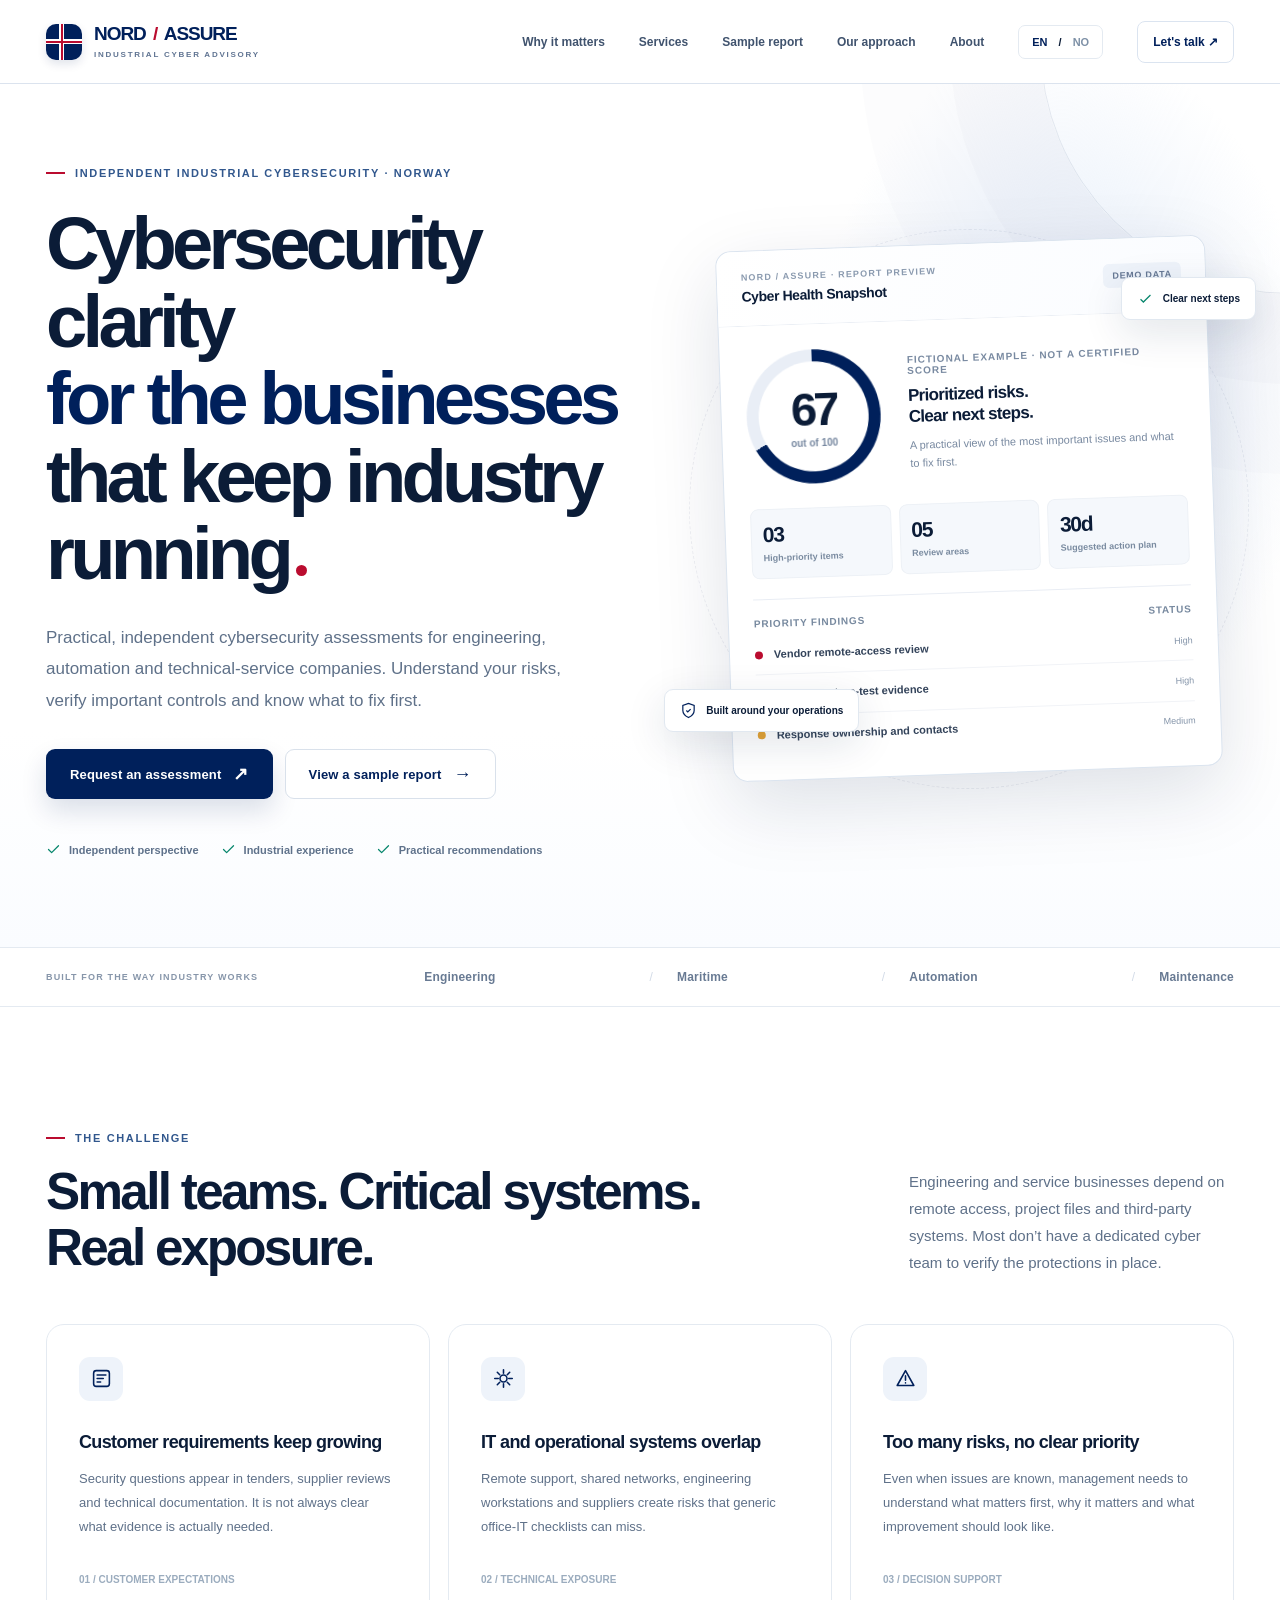
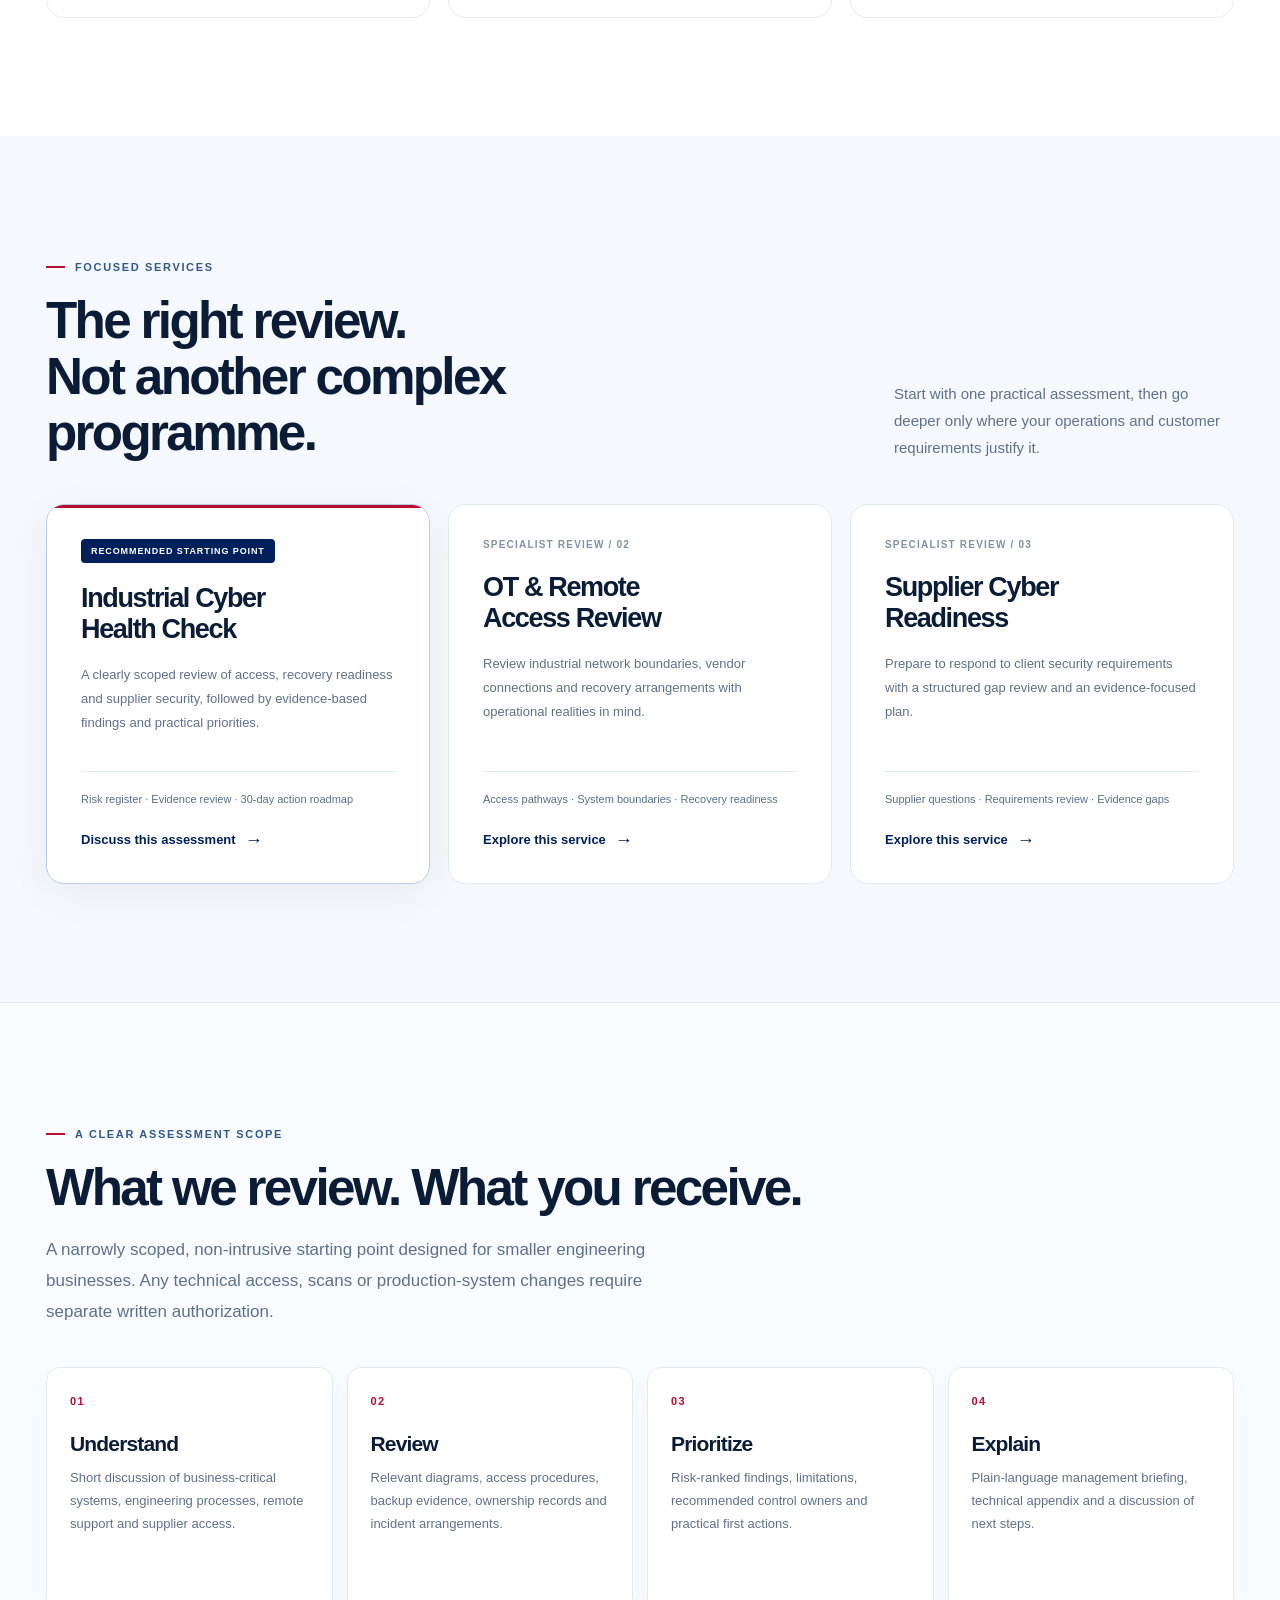
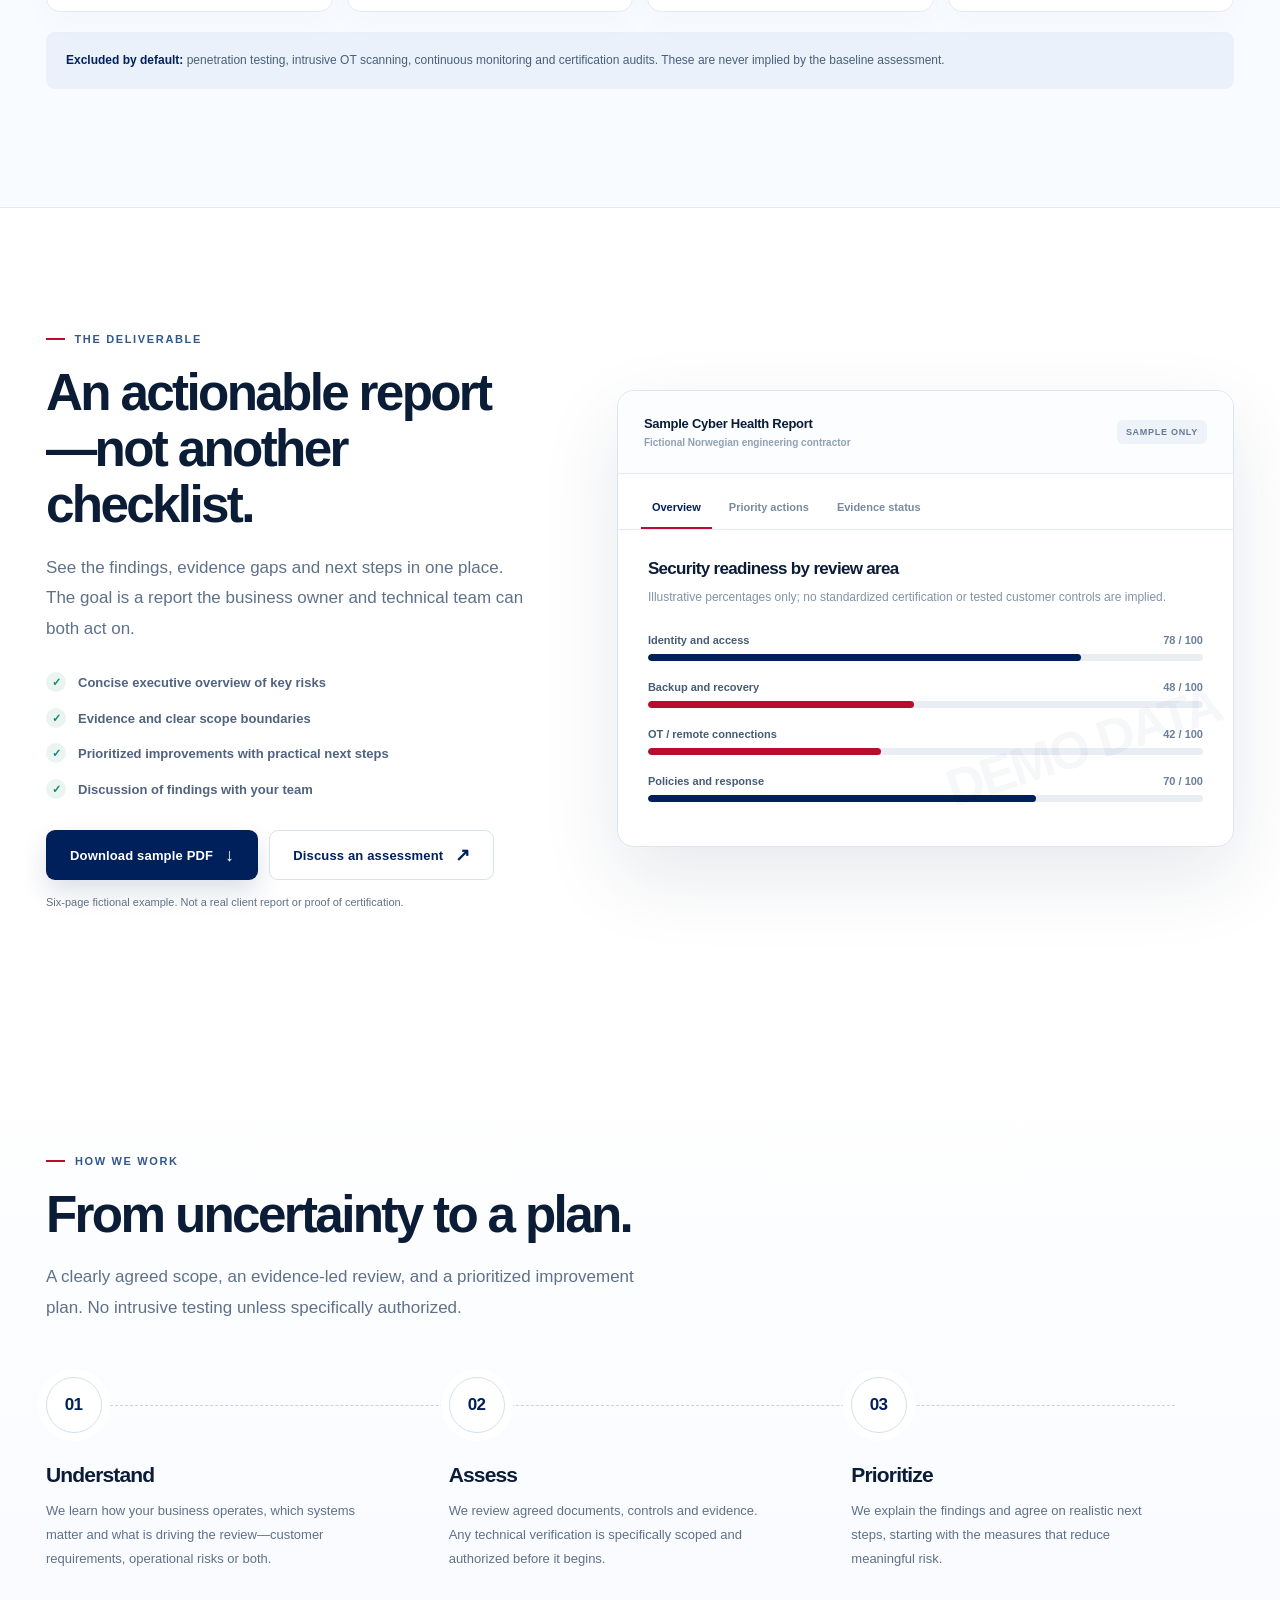
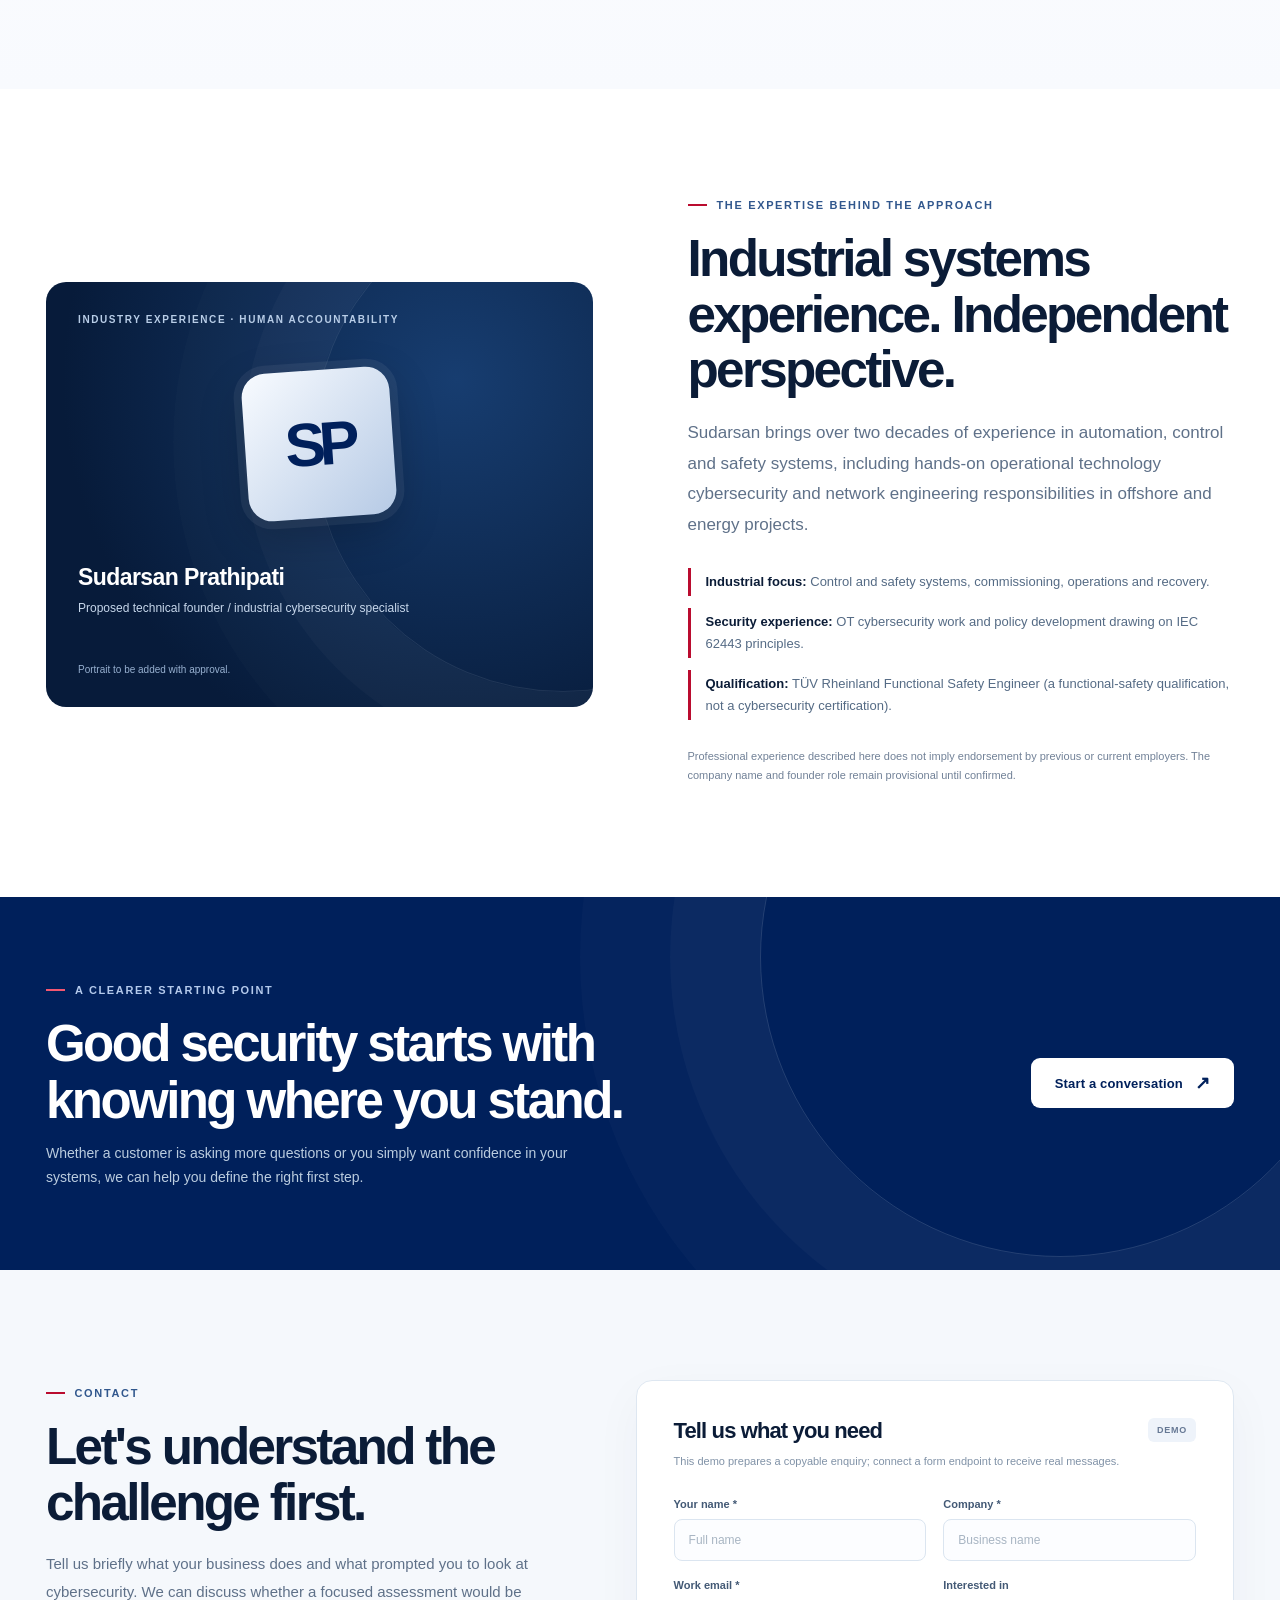
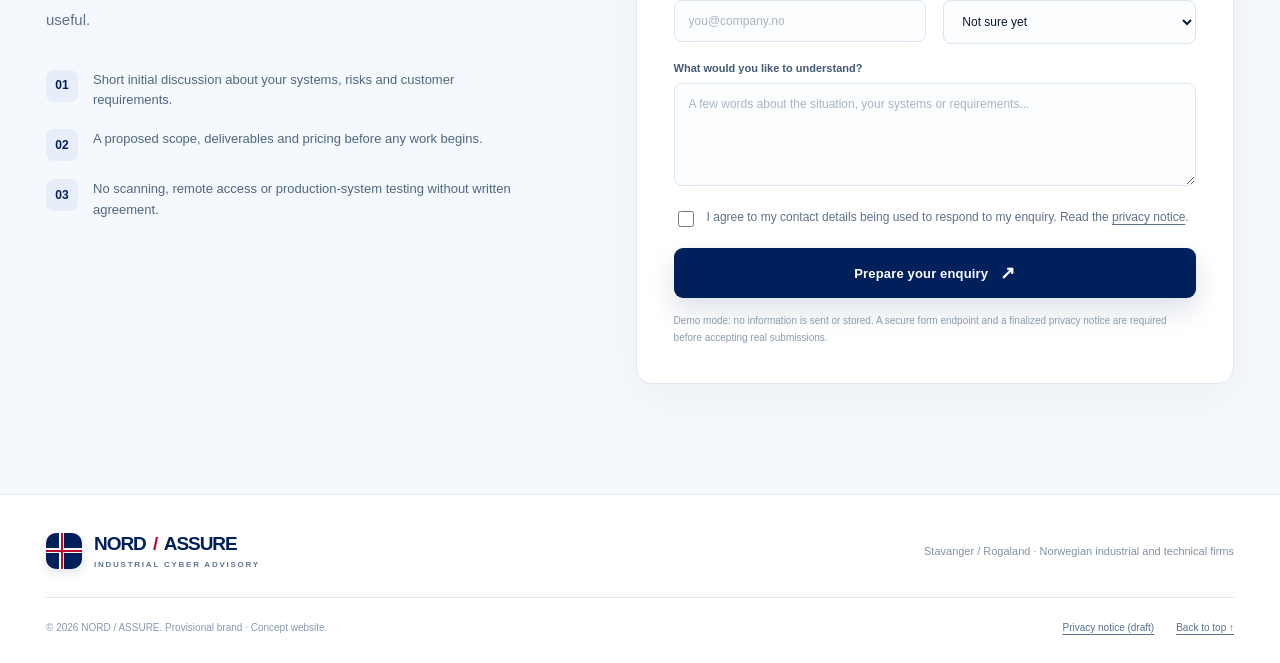
==== commit 334c709e: "Add Norwegian language support and privacy policy draft - Created index.html for the Norwegian versi" ====
--- a/index.html
+++ b/index.html
@@ -4,348 +4,12 @@
   <meta charset="UTF-8" />
   <meta name="viewport" content="width=device-width, initial-scale=1.0" />
   <meta name="theme-color" content="#ffffff" />
-  <meta name="description" content="Independent, engineering-led cyber health checks for smaller industrial, marine and technical service businesses in Norway. Know your risks. Know what to fix first." />
-  <title>NORD / ASSURE — Cyber clarity for industrial businesses</title>
-  <style>
-  :root {
-    --navy: #00205b;
-    --navy-dark: #071b3a;
-    --red: #ba0c2f;
-    --red-soft: #fbeaf0;
-    --ink: #0b1c37;
-    --muted: #5f7189;
-    --line: #e4eaf1;
-    --wash: #f5f8fc;
-    --blue-wash: #eaf1fa;
-    --white: #fff;
-    --green: #07866c;
-    --display: "Avenir Next", "Segoe UI", "Helvetica Neue", Arial, sans-serif;
-    --body: "Inter", "Segoe UI", Helvetica, Arial, sans-serif;
-    --radius: 18px;
-    --shadow: 0 22px 60px rgba(17,44,80,.08);
-  }
-  *, *::before, *::after {box-sizing:border-box}
-  html {scroll-behavior:smooth;scroll-padding-top:90px}
-  body {margin:0;background:var(--white);color:var(--ink);font-family:var(--body);-webkit-font-smoothing:antialiased}
-  body.modal-open {overflow:hidden}
-  button,input,select,textarea {font:inherit}
-  button {cursor:pointer}
-  a {color:inherit;text-decoration:none}
-  img,svg {display:block;max-width:100%}
-  .container {width:min(1188px,calc(100% - 64px));margin-inline:auto}
-  .sr-only {position:absolute;width:1px;height:1px;padding:0;margin:-1px;overflow:hidden;clip:rect(0,0,0,0);white-space:nowrap;border:0}
-  :focus-visible {outline:3px solid #e74d68;outline-offset:4px}
-  .eyebrow {display:inline-flex;align-items:center;gap:10px;font-size:11px;letter-spacing:.15em;font-weight:800;text-transform:uppercase;color:#31578d}
-  .eyebrow::before {content:"";width:19px;height:2px;background:var(--red);display:inline-block}
-  .section-heading {font-family:var(--display);font-weight:760;font-size:clamp(36px,4vw,55px);letter-spacing:-.052em;line-height:1.09;margin:20px 0}
-  .section-copy {max-width:620px;font-size:17px;line-height:1.8;color:var(--muted);margin:0}
-  .btn {border:1px solid transparent;display:inline-flex;gap:12px;align-items:center;justify-content:center;padding:15px 23px;border-radius:9px;font-size:13px;font-weight:750;letter-spacing:.012em;min-height:50px;transition:transform .2s ease,box-shadow .2s ease,background .2s ease,border-color .2s ease;white-space:nowrap}
-  .btn:hover {transform:translateY(-2px)}
-  .btn-primary {background:var(--navy);color:white;box-shadow:0 12px 26px rgba(0,32,91,.14)}
-  .btn-primary:hover {background:#123b7b;box-shadow:0 15px 34px rgba(0,32,91,.22)}
-  .btn-secondary {background:white;border-color:#d9e1eb;color:var(--navy)}
-  .btn-secondary:hover {border-color:#98acc7;background:#f9fbff}
-  .btn-light {background:white;color:var(--navy)}
-  .arrow {font-size:18px;line-height:1;transition:transform .2s}
-  .btn:hover .arrow,.text-link:hover .arrow {transform:translateX(3px)}
-  .text-link {font-weight:750;color:var(--navy);font-size:13px;display:inline-flex;gap:9px;align-items:center}
-  .site-header {position:sticky;top:0;background:rgba(255,255,255,.93);backdrop-filter:blur(18px);-webkit-backdrop-filter:blur(18px);z-index:80;border-bottom:1px solid rgba(210,221,234,.8)}
-  .header-inner {min-height:83px;display:flex;justify-content:space-between;align-items:center;gap:24px}
-  .brand {display:inline-flex;gap:12px;align-items:center;flex-shrink:0}
-  .brandmark {width:36px;height:36px;border-radius:10px;background:var(--navy);position:relative;overflow:hidden;box-shadow:0 4px 10px rgba(0,32,91,.12)}
-  .brandmark:before {content:"";position:absolute;background:white;width:5px;top:0;bottom:0;left:13px}
-  .brandmark:after {content:"";position:absolute;background:white;height:5px;left:0;right:0;top:15px}
-  .brandmark i {position:absolute;background:var(--red);z-index:1;left:15px;top:0;bottom:0;width:2px}
-  .brandmark b {position:absolute;background:var(--red);z-index:1;top:17px;left:0;right:0;height:2px}
-  .brand-name {font-family:var(--display);font-size:19px;font-weight:850;letter-spacing:-.055em;color:var(--navy);line-height:1}
-  .brand-name .slash {color:var(--red);margin:0 3px}
-  .brand-sub {display:block;font-size:8px;letter-spacing:.22em;color:#607492;font-weight:800;margin-top:6px}
-  .nav {display:flex;align-items:center;gap:34px}
-  .nav a {font-size:12px;font-weight:700;color:#40536e;transition:color .2s}
-  .nav a:hover {color:var(--red)}
-  .nav .nav-cta {color:var(--navy);font-weight:800;border:1px solid #dbe4f0;border-radius:8px;padding:13px 15px}
-  .nav .nav-cta:hover {border-color:var(--navy);color:var(--navy)}
-  .mobile-toggle {display:none;border:1px solid #dde6f0;width:44px;height:44px;border-radius:9px;background:white;align-items:center;justify-content:center;color:var(--navy)}
-  .mobile-toggle svg {width:22px;height:22px}
-  .hero {background:radial-gradient(closest-side at 83% 36%, #edf3fb 0,rgba(237,243,251,.75) 65%,transparent 115%), linear-gradient(180deg,#fff 0%,#fff 75%,#fafcff 100%);position:relative;overflow:hidden;border-bottom:1px solid var(--line)}
-  .hero::before {position:absolute;content:"";height:500px;width:500px;right:-260px;top:-290px;border:1px solid rgba(0,32,91,.09);border-radius:50%;box-shadow:0 0 0 90px rgba(0,32,91,.014),0 0 0 180px rgba(0,32,91,.012);pointer-events:none}
-  .hero-grid {min-height:685px;display:grid;grid-template-columns:1.08fr .92fr;align-items:center;gap:34px;padding:76px 0 90px}
-  .hero .eyebrow {margin-bottom:26px}
-  .hero h1 {font-family:var(--display);font-weight:800;letter-spacing:-.064em;line-height:1.045;font-size:clamp(54px,5.8vw,84px);margin:0 0 29px;max-width:690px}
-  .hero h1 .accent {color:var(--navy)}
-  .red-dot {display:inline-block;width:11px;height:11px;background:var(--red);border-radius:50%;margin-left:7px;transform:translateY(-3px)}
-  .hero-lead {max-width:545px;font-size:17px;line-height:1.85;color:var(--muted);margin:0 0 33px}
-  .hero-buttons {display:flex;gap:12px;align-items:center;flex-wrap:wrap}
-  .hero-proof {display:flex;align-items:center;gap:22px;margin-top:43px;flex-wrap:wrap}
-  .hero-proof span {font-size:11px;font-weight:730;color:#5f728b;display:inline-flex;gap:8px;align-items:center}
-  .hero-proof svg {width:15px;height:15px;stroke:var(--green)}
-  .hero-art {position:relative;min-height:530px;display:grid;place-items:center;perspective:1000px}
-  .orbit {position:absolute;border-radius:50%;border:1px solid rgba(0,32,91,.11);pointer-events:none}
-  .orbit.one {width:450px;height:450px;animation:turn 32s linear infinite}
-  .orbit.two {width:560px;height:560px;border-style:dashed;border-color:rgba(0,32,91,.07);animation:turn 50s linear infinite reverse}
-  .orbit.one::before,.orbit.two::after {content:"";display:block;background:var(--red);height:9px;width:9px;position:absolute;top:56px;left:68px;border:3px solid white;box-sizing:content-box;border-radius:50%;box-shadow:0 0 0 2px rgba(186,12,47,.1)}
-  .orbit.two::after {top:auto;left:auto;bottom:49px;right:49px;background:var(--navy)}
-  @keyframes turn {to {transform:rotate(360deg)}}
-  .dashboard {position:relative;z-index:2;width:min(100%,490px);border:1px solid #dbe4ef;background:#fff;box-shadow:0 25px 75px rgba(0,28,72,.13),0 1px 0 #fff inset;border-radius:15px;transform:rotate(-2deg);animation:floaty 8s ease-in-out infinite;overflow:visible}
-  @keyframes floaty {0%,100% {transform:translateY(0) rotate(-2deg)} 50% {transform:translateY(-10px) rotate(-1deg)}}
-  .dash-top {padding:21px 24px;display:flex;justify-content:space-between;align-items:center;border-bottom:1px solid #ebeff5;background:linear-gradient(110deg,#fff,#fafcff);border-radius:15px 15px 0 0}
-  .dash-top small,.dash-top strong {display:block}
-  .dash-top small {font-size:9px;letter-spacing:.13em;color:#8a9aaf;font-weight:850;margin-bottom:6px}
-  .dash-top strong {font-size:14px;letter-spacing:-.03em}
-  .demo-pill {font-size:9px;text-transform:uppercase;letter-spacing:.08em;font-weight:850;color:#667894;background:#eef3fa;padding:7px 9px;border-radius:6px}
-  .dash-body {padding:25px}
-  .dash-main {display:grid;grid-template-columns:142px 1fr;gap:20px;align-items:center}
-  .score-ring {height:134px;width:134px;border-radius:50%;background:conic-gradient(var(--navy) 0 67%,#e9eef6 67% 100%);display:grid;place-items:center;position:relative;animation:revealRing 1.4s ease-out both}
-  .score-ring::before {content:"";position:absolute;inset:12px;background:white;border-radius:50%}
-  .score-inside {position:relative;text-align:center}
-  .score-inside strong {font:800 47px/1 var(--display);letter-spacing:-.075em}
-  .score-inside span {display:block;font-size:10px;color:#7788a0;font-weight:700;margin-top:5px}
-  .score-caption {font-size:10px;text-transform:uppercase;letter-spacing:.1em;color:#798aa1;font-weight:850}
-  .dash-title {font-size:17px;font-weight:850;letter-spacing:-.04em;line-height:1.25;margin:9px 0}
-  .dash-summary {font-size:11px;line-height:1.65;color:#7889a0;margin:0}
-  .micro-grid {display:grid;grid-template-columns:repeat(3,1fr);gap:8px;margin-top:24px}
-  .micro {border-radius:8px;padding:13px 11px;background:#f5f8fc;border:1px solid #edf1f6;min-height:70px}
-  .micro strong {display:block;font-size:21px;letter-spacing:-.06em;margin-bottom:5px}
-  .micro span {display:block;color:#7a8ba0;font-weight:750;font-size:9px;line-height:1.4}
-  .risk-list {border-top:1px solid #e9edf4;margin-top:20px;padding-top:18px}
-  .risk-head {display:flex;justify-content:space-between;font-size:10px;color:#77899f;font-weight:800;letter-spacing:.08em;text-transform:uppercase;margin-bottom:6px}
-  .risk-row {display:flex;align-items:center;gap:11px;border-bottom:1px solid #f1f3f7;padding:12px 0}
-  .risk-row:last-child {border:0}
-  .risk-indicator {height:8px;width:8px;background:var(--red);border-radius:50%;flex-shrink:0}
-  .risk-indicator.amb {background:#e3a336}
-  .risk-row p {font-size:11px;color:#33435a;margin:0;line-height:1.4;flex:1;font-weight:660}
-  .risk-row span {font-size:9px;color:#8494a9}
-  .float-note {position:absolute;z-index:4;background:white;border:1px solid #e1e8f0;box-shadow:0 12px 40px rgba(13,40,77,.12);border-radius:9px;padding:12px 15px;font-size:10px;display:flex;gap:9px;align-items:center;font-weight:800;white-space:nowrap;animation:floatNote 6s ease-in-out infinite}
-  .float-note svg {width:17px;height:17px}
-  .float-note.a {top:34px;right:-22px;animation-delay:-2s}
-  .float-note.b {bottom:42px;left:-39px;animation-delay:-1s}
-  @keyframes floatNote {0%,100%{transform:translateY(0)}50%{transform:translateY(-9px)}}
-  .sector-strip {border-bottom:1px solid var(--line);background:#fff;padding:22px 0}
-  .sector-inner {display:flex;justify-content:space-between;align-items:center;gap:14px;flex-wrap:wrap}
-  .sector-label {font-size:9px;letter-spacing:.13em;font-weight:850;color:#8796aa;white-space:nowrap;margin-right:12px}
-  .sector {font-size:12px;font-weight:800;color:#687a93;letter-spacing:.015em}
-  .sector + .sector:before {content:"/";color:#d2dbe7;margin-right:24px;font-weight:400}
-  .section {padding:118px 0}
-  .problem-top {display:flex;justify-content:space-between;gap:35px;align-items:end;margin-bottom:48px}
-  .problem-top .section-heading {max-width:740px;margin-bottom:0}
-  .problem-top .section-copy {max-width:325px;font-size:15px}
-  .problem-grid {display:grid;grid-template-columns:repeat(3,1fr);gap:18px}
-  .problem-card {border:1px solid var(--line);border-radius:var(--radius);padding:32px;background:#fff;transition:transform .25s,border-color .25s,box-shadow .25s}
-  .problem-card:hover {transform:translateY(-5px);border-color:#bdd0e9;box-shadow:var(--shadow)}
-  .card-icon {height:44px;width:44px;border-radius:11px;background:#eef3fa;display:grid;place-items:center;margin-bottom:29px;color:var(--navy)}
-  .card-icon svg {height:21px;width:21px;stroke:currentColor;stroke-width:1.8;fill:none;stroke-linecap:round;stroke-linejoin:round}
-  .problem-card h3 {font-size:18px;letter-spacing:-.035em;line-height:1.35;margin:0 0 13px}
-  .problem-card p {color:var(--muted);font-size:13px;line-height:1.85;margin:0}
-  .problem-card .num {display:block;font-size:10px;color:#9bacbe;font-weight:850;margin-top:35px}
-  .services-section {background:var(--wash)}
-  .services-intro {display:flex;justify-content:space-between;gap:35px;align-items:end;margin-bottom:43px}
-  .services-intro .section-heading {max-width:700px;margin-bottom:0}
-  .services-intro .section-copy {font-size:15px;max-width:340px}
-  .service-grid {display:grid;grid-template-columns:repeat(3,1fr);gap:18px}
-  .service-card {background:#fff;border:1px solid #e2e9f1;border-radius:var(--radius);padding:34px;min-height:380px;display:flex;flex-direction:column;position:relative;overflow:hidden;transition:transform .25s,box-shadow .25s}
-  .service-card:hover {transform:translateY(-5px);box-shadow:var(--shadow)}
-  .service-card.featured {border-color:#bacbe4;box-shadow:0 10px 42px rgba(0,32,91,.055)}
-  .service-card.featured:before {content:"";position:absolute;top:0;left:0;right:0;height:3px;background:var(--red)}
-  .service-flag {font-size:9px;color:#fff;background:var(--navy);letter-spacing:.1em;font-weight:850;align-self:start;border-radius:4px;padding:7px 10px;margin-bottom:20px;text-transform:uppercase}
-  .service-label {font-weight:900;font-size:10px;letter-spacing:.12em;color:#8191a6;margin-bottom:22px}
-  .service-card h3 {font-family:var(--display);font-size:27px;letter-spacing:-.05em;line-height:1.18;margin:0 0 17px}
-  .service-card p {font-size:13px;color:var(--muted);line-height:1.85;margin:0}
-  .service-card .service-bottom {margin-top:auto;padding-top:31px}
-  .service-card .service-points {font-size:11px;color:#59708b;padding-top:18px;border-top:1px solid var(--line);line-height:1.8;margin-bottom:20px}
-  .report-section {overflow:hidden}
-  .report-layout {display:grid;grid-template-columns:.88fr 1.12fr;gap:86px;align-items:center}
-  .report-copy .section-copy {margin-bottom:28px}
-  .report-checks {display:grid;gap:14px;margin:0 0 30px;padding:0;list-style:none}
-  .report-checks li {display:flex;gap:12px;align-items:start;font-size:13px;color:#50637f;line-height:1.65;font-weight:600}
-  .report-checks li::before {content:"✓";background:#eaf4f1;color:var(--green);border-radius:50%;font-size:11px;line-height:20px;width:20px;height:20px;text-align:center;flex-shrink:0}
-  .report-shell {border:1px solid #dce6f0;border-radius:17px;background:#fff;box-shadow:0 30px 80px rgba(11,36,72,.1);overflow:hidden;position:relative}
-  .report-shell::after {content:"DEMO DATA";color:rgba(0,32,91,.035);font-weight:900;font-size:52px;letter-spacing:-.05em;position:absolute;right:8px;bottom:70px;transform:rotate(-18deg);pointer-events:none}
-  .report-shell-top {display:flex;align-items:center;justify-content:space-between;gap:10px;padding:23px 26px;border-bottom:1px solid var(--line);background:#fbfdff}
-  .report-shell-top strong {font-size:13px;letter-spacing:-.02em}
-  .report-shell-top small {font-size:10px;font-weight:750;color:#91a0b3}
-  .report-tabs {display:flex;gap:6px;padding:17px 23px 0;border-bottom:1px solid var(--line);overflow:auto}
-  .report-tab {background:none;border:none;border-bottom:2px solid transparent;color:#788aa1;white-space:nowrap;font-weight:750;font-size:11px;padding:10px 11px 14px;transition:color .2s}
-  .report-tab[aria-selected="true"] {border-color:var(--red);color:var(--navy)}
-  .report-panel {padding:29px 30px 34px;min-height:316px}
-  .report-panel[hidden] {display:none}
-  .report-panel h3 {font-size:17px;letter-spacing:-.04em;margin:0 0 8px}
-  .report-panel .panel-sub {font-size:12px;line-height:1.7;color:#8292a7;margin:0 0 26px}
-  .bars {display:grid;gap:20px}
-  .bar-title {display:flex;justify-content:space-between;font-size:11px;font-weight:750;color:#465c75;margin-bottom:8px}
-  .bar-title span:last-child {color:#6c809b}
-  .track {height:7px;background:#e9eef5;border-radius:10px;overflow:hidden}
-  .track .fill {height:100%;border-radius:10px;background:var(--navy);width:var(--value);transition:width 1s}
-  .track .fill.alert {background:var(--red)}
-  .priority-list {display:grid;gap:11px}
-  .priority {display:flex;gap:13px;align-items:start;border:1px solid #e9eef4;border-radius:9px;padding:13px}
-  .priority .tag {font-size:9px;font-weight:900;background:#fde8ee;color:var(--red);border-radius:4px;padding:6px 8px;white-space:nowrap}
-  .priority .tag.medium {background:#fff3e2;color:#9b6517}
-  .priority strong {display:block;font-size:11px;color:#29415f;margin-bottom:5px}
-  .priority p {margin:0;font-size:10px;line-height:1.5;color:#7b8da3}
-  .evidence-item {display:grid;grid-template-columns:1fr auto;gap:12px;padding:16px 0;border-bottom:1px solid #edf1f6;font-size:11px;color:#425b7b;font-weight:700}
-  .evidence-item:last-child {border:0}
-  .evidence-item .state {font-size:10px;font-weight:800;color:#b76b24}
-  .evidence-item .state.ok {color:var(--green)}
-  .process-section {background:linear-gradient(180deg,#fff 0%,#f8fafe 100%)}
-  .process-head {max-width:750px;margin-bottom:53px}
-  .process-grid {display:grid;grid-template-columns:repeat(3,1fr);gap:20px;position:relative}
-  .process-grid::before {content:"";position:absolute;left:5%;right:5%;top:28px;border-top:1px dashed #c5d4e8}
-  .step {position:relative;padding-right:22px}
-  .step-number {position:relative;z-index:2;display:grid;place-items:center;height:56px;width:56px;border:1px solid #d3dfed;border-radius:50%;background:#fff;font-size:17px;font-weight:850;letter-spacing:-.04em;color:var(--navy);box-shadow:0 0 0 8px #fff;margin-bottom:30px}
-  .step h3 {margin:0 0 12px;font-size:21px;letter-spacing:-.04em}
-  .step p {font-size:13px;line-height:1.85;color:var(--muted);max-width:310px;margin:0}
-  .about-section {padding-top:103px;padding-bottom:100px}
-  .about-layout {display:grid;grid-template-columns:1fr 1fr;gap:95px;align-items:center}
-  .about-visual {border-radius:20px;background:var(--navy-dark);color:#fff;min-height:390px;padding:45px;overflow:hidden;position:relative}
-  .about-visual:before {content:"";position:absolute;width:450px;height:450px;border:1px solid rgba(255,255,255,.11);border-radius:50%;right:-145px;bottom:-255px;box-shadow:0 0 0 65px rgba(255,255,255,.026),0 0 0 140px rgba(255,255,255,.019)}
-  .about-visual:after {content:"";position:absolute;width:180px;height:180px;border:1px solid rgba(255,255,255,.13);transform:rotate(40deg);right:55px;top:95px}
-  .about-small {font-size:10px;font-weight:800;letter-spacing:.16em;color:#a9c2e7;position:relative;z-index:1}
-  .about-big {font-size:clamp(53px,6vw,78px);line-height:1;letter-spacing:-.07em;font-weight:820;font-family:var(--display);position:relative;z-index:1;margin:90px 0 15px}
-  .about-bottom {position:relative;z-index:1;font-size:13px;color:#b8cbe5;max-width:330px;line-height:1.65}
-  .about-content .section-copy {margin-bottom:25px}
-  .about-content .about-rule {border-top:1px solid var(--line);padding-top:19px;font-size:13px;color:#546983;line-height:1.7}
-  .about-content .about-rule strong {color:var(--ink)}
-  .cta-section {background:var(--navy);color:#fff;padding:80px 0;position:relative;overflow:hidden}
-  .cta-section:after {content:"";position:absolute;right:-80px;top:-240px;width:600px;height:600px;border-radius:50%;border:1px solid rgba(255,255,255,.14);box-shadow:0 0 0 90px rgba(255,255,255,.028),0 0 0 180px rgba(255,255,255,.018);pointer-events:none}
-  .cta-inner {position:relative;z-index:1;display:flex;justify-content:space-between;align-items:center;gap:32px}
-  .cta-inner .eyebrow {color:#b4caec}
-  .cta-inner .eyebrow::before {background:#f35771}
-  .cta-inner h2 {font:770 clamp(35px,4vw,51px)/1.12 var(--display);letter-spacing:-.05em;max-width:690px;margin:19px 0 12px}
-  .cta-inner p {font-size:14px;color:#baccdf;line-height:1.75;margin:0;max-width:570px}
-  .contact-section {background:var(--wash);padding:110px 0}
-  .contact-layout {display:grid;grid-template-columns:.9fr 1.1fr;gap:100px;align-items:start}
-  .contact-copy p {color:var(--muted);font-size:15px;line-height:1.85}
-  .contact-points {margin-top:36px;display:grid;gap:18px}
-  .contact-point {display:flex;gap:15px;align-items:start;font-size:13px;color:#506781;line-height:1.6}
-  .contact-point b {display:grid;place-items:center;flex-shrink:0;background:#e7eef9;color:var(--navy);font-size:12px;width:32px;height:32px;border-radius:8px}
-  .contact-card {border:1px solid #dee7f1;border-radius:16px;background:white;padding:37px;box-shadow:0 15px 50px rgba(13,39,69,.04)}
-  .form-top {display:flex;justify-content:space-between;align-items:start;gap:15px;margin-bottom:29px}
-  .form-top h3 {font-size:22px;letter-spacing:-.04em;margin:0 0 9px}
-  .form-top p {color:#8092a7;line-height:1.5;font-size:11px;margin:0}
-  .field-grid {display:grid;grid-template-columns:1fr 1fr;gap:17px}
-  .field {margin-bottom:18px}
-  .field label {display:block;font-size:11px;font-weight:850;color:#435975;margin-bottom:9px}
-  .field input,.field select,.field textarea {background:#fcfdff;border:1px solid #dbe5f0;border-radius:8px;width:100%;color:var(--ink);padding:13px 14px;font-size:12px;outline:none;transition:border-color .2s,box-shadow .2s}
-  .field input:focus,.field select:focus,.field textarea:focus {border-color:#5e80af;box-shadow:0 0 0 3px #e8f0fc}
-  .field textarea {min-height:103px;resize:vertical}
-  .field input::placeholder,.field textarea::placeholder {color:#a8b5c3}
-  .form-submit {width:100%}
-  .form-note {margin:14px 0 0;color:#899ab0;font-size:10px;line-height:1.7}
-  footer {background:#fff;border-top:1px solid var(--line);padding:38px 0 30px}
-  .footer-top {display:flex;align-items:center;justify-content:space-between;gap:25px;padding-bottom:28px;border-bottom:1px solid var(--line)}
-  .footer-top p {color:#8392a5;font-size:11px;margin:0}
-  .footer-bottom {display:flex;justify-content:space-between;gap:15px;align-items:center;padding-top:24px;font-size:10px;color:#8899ad}
-  .footer-bottom a {color:#58708c}
-  .modal-backdrop {position:fixed;inset:0;background:rgba(3,22,51,.68);z-index:200;display:none;place-items:center;padding:20px;backdrop-filter:blur(6px)}
-  .modal-backdrop.open {display:grid}
-  .modal-card {background:white;border-radius:18px;max-width:590px;width:100%;box-shadow:0 30px 90px rgba(0,0,0,.25);padding:34px;position:relative}
-  .modal-card h2 {letter-spacing:-.05em;font-size:25px;margin:0 0 10px}
-  .modal-card p {color:#62758f;font-size:13px;line-height:1.75}
-  .modal-card textarea {width:100%;min-height:190px;resize:vertical;font-size:11px;line-height:1.7;border:1px solid #d7e2ef;border-radius:9px;padding:15px;color:#2e405d;background:#f9fbfe}
-  .modal-close {position:absolute;right:18px;top:14px;background:none;border:0;font-size:27px;color:#687b92}
-  .modal-actions {display:flex;justify-content:end;gap:10px;flex-wrap:wrap;margin-top:18px}
-  .toast {position:fixed;bottom:22px;left:50%;transform:translate(-50%,30px);opacity:0;transition:all .3s;z-index:250;background:var(--navy);color:#fff;border-radius:9px;padding:14px 20px;font-size:12px;pointer-events:none;box-shadow:var(--shadow)}
-  .toast.visible {transform:translate(-50%,0);opacity:1}
-  @keyframes revealRing {from{opacity:0;transform:scale(.88)}to{opacity:1;transform:scale(1)}}
-  /* Progressive enhancement: content is ALWAYS readable, even with scripts off or full-page screenshots.
-     Subtle entry motion is decorative, never used to reveal otherwise hidden information. */
-  .reveal {opacity:1;transform:none}
-  @media (prefers-reduced-motion:no-preference) {
-    .reveal.visible {animation:subtleEnter .65s cubic-bezier(.2,.75,.25,1) both}
-    @keyframes subtleEnter {from{opacity:.86;transform:translateY(12px)}to{opacity:1;transform:translateY(0)}}
-  }
-  @media (max-width:1100px) {
-    .nav {gap:20px}
-    .hero h1 {font-size:66px}
-    .hero-grid {gap:10px}
-    .float-note.a {right:-5px}
-    .float-note.b {left:-5px}
-    .report-layout {gap:50px}
-    .about-layout {gap:55px}
-    .contact-layout {gap:55px}
-  }
-  @media (max-width:860px) {
-    .container {width:min(100% - 40px,700px)}
-    .header-inner {min-height:72px}
-    .mobile-toggle {display:flex}
-    .nav {display:none;position:absolute;top:71px;left:0;right:0;background:#fff;box-shadow:0 20px 30px rgba(0,25,65,.1);border-bottom:1px solid var(--line);padding:18px 20px 24px;flex-direction:column;align-items:stretch;gap:0}
-    .nav.open {display:flex}
-    .nav a {font-size:14px;padding:14px 8px}
-    .nav .nav-cta {margin-top:8px;text-align:center}
-    .hero-grid {grid-template-columns:1fr;padding:65px 0 70px;gap:60px}
-    .hero h1 {max-width:690px;font-size:clamp(53px,9vw,79px)}
-    .hero-art {min-height:480px}
-    .dashboard {max-width:470px}
-    .problem-top,.services-intro {display:block}
-    .problem-top .section-copy,.services-intro .section-copy {margin-top:20px;max-width:560px}
-    .problem-grid,.service-grid {grid-template-columns:1fr 1fr}
-    .problem-grid .problem-card:last-child,.service-grid .service-card:last-child {grid-column:1/-1}
-    .service-card {min-height:340px}
-    .report-layout,.about-layout,.contact-layout {grid-template-columns:1fr;gap:45px}
-    .report-layout {max-width:690px}
-    .report-copy {max-width:650px}
-    .about-visual {min-height:320px}
-    .about-big {margin-top:60px}
-    .cta-inner {align-items:start;flex-direction:column}
-    .contact-card {max-width:690px}
-    .section {padding:88px 0}
-  }
-  @media (max-width:540px) {
-    .container {width:calc(100% - 32px)}
-    .hero-grid {padding:52px 0 60px;gap:35px}
-    .hero h1 {font-size:clamp(46px,12vw,62px)}
-    .hero-lead {font-size:15px}
-    .hero-proof {gap:12px 16px;margin-top:32px}
-    .hero-proof span {font-size:10px}
-    .hero-art {min-height:400px}
-    .dashboard {width:100%;transform:none;animation:none}
-    .orbit.one {width:350px;height:350px}
-    .orbit.two {width:420px;height:420px}
-    .float-note {font-size:9px;padding:9px}
-    .float-note.a {top:8px;right:-6px}
-    .float-note.b {bottom:0;left:-7px}
-    .dash-body {padding:17px}
-    .dash-top {padding:16px}
-    .dash-main {grid-template-columns:118px 1fr;gap:14px}
-    .score-ring {height:112px;width:112px}
-    .score-inside strong {font-size:40px}
-    .dash-title {font-size:14px}
-    .micro-grid {margin-top:18px}
-    .micro {padding:10px}
-    .micro strong {font-size:17px}
-    .sector-strip {padding:20px 0}
-    .sector-inner {justify-content:start;gap:12px}
-    .sector-label {width:100%}
-    .sector {font-size:10px}
-    .sector + .sector:before {margin-right:10px}
-    .section {padding:75px 0}
-    .section-heading {font-size:clamp(36px,9vw,45px)}
-    .problem-grid,.service-grid {grid-template-columns:1fr}
-    .problem-grid .problem-card:last-child,.service-grid .service-card:last-child {grid-column:auto}
-    .problem-card {padding:27px}
-    .service-card {padding:28px;min-height:325px}
-    .report-panel {padding:21px;min-height:300px}
-    .report-shell-top {padding:18px 19px}
-    .report-tabs {padding:12px 11px 0}
-    .process-grid {grid-template-columns:1fr;gap:38px}
-    .process-grid::before {left:27px;top:20px;bottom:20px;right:auto;height:calc(100% - 40px);border-top:0;border-left:1px dashed #c5d4e8}
-    .step {padding-left:77px;padding-right:0;min-height:100px}
-    .step-number {position:absolute;left:0;top:0}
-    .step h3 {padding-top:5px}
-    .about-visual {padding:35px;min-height:290px}
-    .about-big {font-size:61px}
-    .cta-section {padding:65px 0}
-    .contact-section {padding:75px 0}
-    .contact-card {padding:24px 21px}
-    .field-grid {grid-template-columns:1fr;gap:0}
-    .footer-top,.footer-bottom {align-items:start;flex-direction:column}
-    .modal-card {padding:27px 20px}
-  }
-  @media (prefers-reduced-motion:reduce) {
-    html {scroll-behavior:auto}
-    *,*::before,*::after {animation-duration:.01ms !important;animation-iteration-count:1 !important;transition-duration:.01ms !important}
-  }
-  </style>
+  <meta property="og:type" content="website" />
+  <meta property="og:title" content="NORD / ASSURE | Industrial cybersecurity assessments" />
+  <meta name="description" content="Independent cybersecurity health assessments for engineering, automation and technical-service companies in Norway. Understand your risk and know what to improve first." />
+  <title>NORD / ASSURE | Independent industrial cybersecurity assessments</title>
+  <link rel="icon" type="image/svg+xml" href="assets/icons/favicon.svg" />
+  <link rel="stylesheet" href="assets/css/styles.css" />
 </head>
 <body>
   <header class="site-header">
@@ -358,7 +22,7 @@
         <svg viewBox="0 0 24 24" fill="none" stroke="currentColor" stroke-width="2" stroke-linecap="round"><path d="M4 7h16M4 12h16M4 17h16"/></svg>
       </button>
       <nav class="nav" id="primary-nav" aria-label="Main navigation">
-        <a href="#why">Why it matters</a><a href="#services">Services</a><a href="#sample">Sample report</a><a href="#approach">Our approach</a><a href="#about">About</a><a class="nav-cta" href="#contact">Let's talk <span aria-hidden="true">↗</span></a>
+        <a href="#why">Why it matters</a><a href="#services">Services</a><a href="#sample">Sample report</a><a href="#approach">Our approach</a><a href="#about">About</a><div class="language-switch" aria-label="Choose language"><a href="./" lang="en" aria-current="page">EN</a><span aria-hidden="true">/</span><a href="no/" lang="nb">NO</a></div><a class="nav-cta" href="#contact">Let's talk <span aria-hidden="true">↗</span></a>
       </nav>
     </div>
   </header>
@@ -367,28 +31,28 @@
     <section class="hero" aria-labelledby="hero-heading">
       <div class="container hero-grid">
         <div class="hero-content">
-          <span class="eyebrow">Independent cyber risk advisory · Norway</span>
-          <h1 id="hero-heading">Know your risks.<br/><span class="accent">Protect what</span><br/>keeps you running<span class="red-dot" aria-hidden="true"></span></h1>
-          <p class="hero-lead">A focused cybersecurity health check for Norwegian engineering and technical-service firms. We review agreed evidence, identify the risks that matter, and give you a practical plan—not just another checklist.</p>
+          <span class="eyebrow">Independent industrial cybersecurity · Norway</span>
+          <h1 id="hero-heading">Cybersecurity clarity<br/><span class="accent">for the businesses</span><br/>that keep industry running<span class="red-dot" aria-hidden="true"></span></h1>
+          <p class="hero-lead">Practical, independent cybersecurity assessments for engineering, automation and technical-service companies. Understand your risks, verify important controls and know what to fix first.</p>
           <div class="hero-buttons">
-            <a class="btn btn-primary" href="#contact">Discuss your business <span class="arrow" aria-hidden="true">↗</span></a>
-            <a class="btn btn-secondary" href="#sample">Explore a sample report <span class="arrow" aria-hidden="true">→</span></a>
+            <a class="btn btn-primary" href="#contact">Request an assessment <span class="arrow" aria-hidden="true">↗</span></a>
+            <a class="btn btn-secondary" href="#sample">View a sample report <span class="arrow" aria-hidden="true">→</span></a>
           </div>
           <div class="hero-proof">
             <span><svg viewBox="0 0 24 24" fill="none" stroke-width="2" stroke-linecap="round" stroke-linejoin="round"><path d="M20 6 9 17l-5-5"/></svg>Independent perspective</span>
             <span><svg viewBox="0 0 24 24" fill="none" stroke-width="2" stroke-linecap="round" stroke-linejoin="round"><path d="M20 6 9 17l-5-5"/></svg>Industrial experience</span>
-            <span><svg viewBox="0 0 24 24" fill="none" stroke-width="2" stroke-linecap="round" stroke-linejoin="round"><path d="M20 6 9 17l-5-5"/></svg>Decision-ready reporting</span>
+            <span><svg viewBox="0 0 24 24" fill="none" stroke-width="2" stroke-linecap="round" stroke-linejoin="round"><path d="M20 6 9 17l-5-5"/></svg>Practical recommendations</span>
           </div>
         </div>
         <div class="hero-art" aria-label="Illustrative cybersecurity health report preview">
           <span class="orbit one" aria-hidden="true"></span><span class="orbit two" aria-hidden="true"></span>
           <div class="float-note a"><svg viewBox="0 0 24 24" fill="none" stroke="#07866c" stroke-width="1.7"><path d="m5 13 4 4L19 7"/></svg>Clear next steps</div>
           <div class="dashboard">
-            <div class="dash-top"><div><small>NORD / ASSURE · REPORT PREVIEW</small><strong>Cyber Health Snapshot</strong></div><span class="demo-pill">Fictional example</span></div>
+            <div class="dash-top"><div><small>NORD / ASSURE · REPORT PREVIEW</small><strong>Cyber Health Snapshot</strong></div><span class="demo-pill">Demo data</span></div>
             <div class="dash-body">
               <div class="dash-main">
                 <div class="score-ring"><div class="score-inside"><strong>67</strong><span>out of 100</span></div></div>
-                <div><div class="score-caption">Illustrative readiness score</div><div class="dash-title">Some strengths.<br/>Important gaps.</div><p class="dash-summary">A practical view of the most important issues and what to fix first.</p></div>
+                <div><div class="score-caption">Fictional example · not a certified score</div><div class="dash-title">Prioritized risks.<br/>Clear next steps.</div><p class="dash-summary">A practical view of the most important issues and what to fix first.</p></div>
               </div>
               <div class="micro-grid"><div class="micro"><strong>03</strong><span>High-priority items</span></div><div class="micro"><strong>05</strong><span>Review areas</span></div><div class="micro"><strong>30d</strong><span>Suggested action plan</span></div></div>
               <div class="risk-list"><div class="risk-head"><span>Priority findings</span><span>Status</span></div>
@@ -417,16 +81,28 @@
     <section class="section services-section" id="services" aria-labelledby="services-heading"><div class="container">
       <div class="services-intro reveal"><div><span class="eyebrow">Focused services</span><h2 class="section-heading" id="services-heading">The right review.<br/>Not another complex programme.</h2></div><p class="section-copy">Start with one practical assessment, then go deeper only where your operations and customer requirements justify it.</p></div>
       <div class="service-grid">
-        <article class="service-card featured reveal"><span class="service-flag">Recommended starting point</span><h3>Cyber Health<br/>Check</h3><p>Get a clear view of critical access, recovery and supplier-control gaps—with prioritized actions for the next 30 days.</p><div class="service-bottom"><div class="service-points">Management summary · Prioritized findings · Action roadmap</div><a href="#contact" class="text-link service-link" data-service="Cyber Health Check">Discuss this assessment <span class="arrow" aria-hidden="true">→</span></a></div></article>
+        <article class="service-card featured reveal"><span class="service-flag">Recommended starting point</span><h3>Industrial Cyber<br/>Health Check</h3><p>A clearly scoped review of access, recovery readiness and supplier security, followed by evidence-based findings and practical priorities.</p><div class="service-bottom"><div class="service-points">Risk register · Evidence review · 30-day action roadmap</div><a href="#contact" class="text-link service-link" data-service="Industrial Cyber Health Check">Discuss this assessment <span class="arrow" aria-hidden="true">→</span></a></div></article>
         <article class="service-card reveal"><span class="service-label">SPECIALIST REVIEW / 02</span><h3>OT &amp; Remote<br/>Access Review</h3><p>Review industrial network boundaries, vendor connections and recovery arrangements with operational realities in mind.</p><div class="service-bottom"><div class="service-points">Access pathways · System boundaries · Recovery readiness</div><a href="#contact" class="text-link service-link" data-service="OT & Remote Access Review">Explore this service <span class="arrow" aria-hidden="true">→</span></a></div></article>
         <article class="service-card reveal"><span class="service-label">SPECIALIST REVIEW / 03</span><h3>Supplier Cyber<br/>Readiness</h3><p>Prepare to respond to client security requirements with a structured gap review and an evidence-focused plan.</p><div class="service-bottom"><div class="service-points">Supplier questions · Requirements review · Evidence gaps</div><a href="#contact" class="text-link service-link" data-service="Supplier Cyber Readiness">Explore this service <span class="arrow" aria-hidden="true">→</span></a></div></article>
       </div>
     </div></section>
 
+
+    <section class="section scope-section" id="scope" aria-labelledby="scope-heading"><div class="container">
+      <div class="scope-intro reveal"><span class="eyebrow">A clear assessment scope</span><h2 class="section-heading" id="scope-heading">What we review. What you receive.</h2><p class="section-copy">A narrowly scoped, non-intrusive starting point designed for smaller engineering businesses. Any technical access, scans or production-system changes require separate written authorization.</p></div>
+      <div class="scope-grid">
+        <article class="scope-card reveal"><div class="scope-number">01</div><h3>Understand</h3><p>Short discussion of business-critical systems, engineering processes, remote support and supplier access.</p></article>
+        <article class="scope-card reveal"><div class="scope-number">02</div><h3>Review</h3><p>Relevant diagrams, access procedures, backup evidence, ownership records and incident arrangements.</p></article>
+        <article class="scope-card reveal"><div class="scope-number">03</div><h3>Prioritize</h3><p>Risk-ranked findings, limitations, recommended control owners and practical first actions.</p></article>
+        <article class="scope-card reveal"><div class="scope-number">04</div><h3>Explain</h3><p>Plain-language management briefing, technical appendix and a discussion of next steps.</p></article>
+      </div>
+      <div class="scope-footnote"><strong>Excluded by default:</strong> penetration testing, intrusive OT scanning, continuous monitoring and certification audits. These are never implied by the baseline assessment.</div>
+    </div></section>
+
     <section class="section report-section" id="sample" aria-labelledby="report-heading"><div class="container report-layout">
-      <div class="report-copy reveal"><span class="eyebrow">The deliverable</span><h2 class="section-heading" id="report-heading">A report your team can actually use.</h2><p class="section-copy">See the findings, evidence gaps and next steps in one place. The goal is a report the business owner and technical team can both act on.</p>
+      <div class="report-copy reveal"><span class="eyebrow">The deliverable</span><h2 class="section-heading" id="report-heading">An actionable report—not another checklist.</h2><p class="section-copy">See the findings, evidence gaps and next steps in one place. The goal is a report the business owner and technical team can both act on.</p>
         <ul class="report-checks"><li>Concise executive overview of key risks</li><li>Evidence and clear scope boundaries</li><li>Prioritized improvements with practical next steps</li><li>Discussion of findings with your team</li></ul>
-        <a class="btn btn-secondary" href="#contact">Ask for a scoped assessment <span class="arrow" aria-hidden="true">↗</span></a>
+        <div class="report-buttons"><a class="btn btn-primary" href="assets/downloads/sample-cyber-health-report.pdf" download>Download sample PDF <span class="arrow" aria-hidden="true">↓</span></a><a class="btn btn-secondary" href="#contact">Discuss an assessment <span class="arrow" aria-hidden="true">↗</span></a></div><p class="example-disclaimer">Six-page fictional example. Not a real client report or proof of certification.</p>
       </div>
       <div class="report-shell reveal" aria-label="Interactive sample report using fictional information">
         <div class="report-shell-top"><div><strong>Sample Cyber Health Report</strong><br/><small>Fictional Norwegian engineering contractor</small></div><span class="demo-pill">Sample only</span></div>
@@ -435,7 +111,7 @@
           <button class="report-tab" type="button" role="tab" id="tab-priorities" aria-controls="panel-priorities" aria-selected="false" tabindex="-1" data-tab="priorities">Priority actions</button>
           <button class="report-tab" type="button" role="tab" id="tab-evidence" aria-controls="panel-evidence" aria-selected="false" tabindex="-1" data-tab="evidence">Evidence status</button>
         </div>
-        <div class="report-panel" id="panel-overview" role="tabpanel" aria-labelledby="tab-overview"><h3>Security readiness by review area</h3><p class="panel-sub">Illustrative only. Not based on a real company or a completed assessment.</p>
+        <div class="report-panel" id="panel-overview" role="tabpanel" aria-labelledby="tab-overview"><h3>Security readiness by review area</h3><p class="panel-sub">Illustrative percentages only; no standardized certification or tested customer controls are implied.</p>
           <div class="bars"><div><div class="bar-title"><span>Identity and access</span><span>78 / 100</span></div><div class="track"><div class="fill" style="--value:78%"></div></div></div><div><div class="bar-title"><span>Backup and recovery</span><span>48 / 100</span></div><div class="track"><div class="fill alert" style="--value:48%"></div></div></div><div><div class="bar-title"><span>OT / remote connections</span><span>42 / 100</span></div><div class="track"><div class="fill alert" style="--value:42%"></div></div></div><div><div class="bar-title"><span>Policies and response</span><span>70 / 100</span></div><div class="track"><div class="fill" style="--value:70%"></div></div></div></div>
         </div>
         <div class="report-panel" id="panel-priorities" role="tabpanel" aria-labelledby="tab-priorities" hidden><h3>Priority improvements</h3><p class="panel-sub">Example of how findings can translate into manageable actions.</p><div class="priority-list"><div class="priority"><span class="tag">HIGH</span><div><strong>Review and restrict third-party remote access</strong><p>Confirm who can connect, how access is approved, and how it is disabled after work.</p></div></div><div class="priority"><span class="tag">HIGH</span><div><strong>Evidence an actual recovery test</strong><p>Schedule a restore exercise for a critical system and document the result.</p></div></div><div class="priority"><span class="tag medium">MEDIUM</span><div><strong>Assign incident-response responsibilities</strong><p>Document a clear escalation path and key contacts.</p></div></div></div></div>
@@ -447,47 +123,44 @@
       <div class="process-grid"><div class="step reveal"><div class="step-number">01</div><h3>Understand</h3><p>We learn how your business operates, which systems matter and what is driving the review—customer requirements, operational risks or both.</p></div><div class="step reveal"><div class="step-number">02</div><h3>Assess</h3><p>We review agreed documents, controls and evidence. Any technical verification is specifically scoped and authorized before it begins.</p></div><div class="step reveal"><div class="step-number">03</div><h3>Prioritize</h3><p>We explain the findings and agree on realistic next steps, starting with the measures that reduce meaningful risk.</p></div></div>
     </div></section>
 
-    <section class="section about-section" id="about" aria-labelledby="about-heading"><div class="container about-layout"><div class="about-visual reveal"><span class="about-small">EXPERIENCE THAT UNDERSTANDS OPERATIONS</span><div class="about-big">20+<span style="color:#ee5571">.</span></div><div class="about-bottom">Years of industrial automation, control and safety systems experience behind the concept.</div></div><div class="about-content reveal"><span class="eyebrow">An engineering perspective</span><h2 class="section-heading" id="about-heading">Cybersecurity grounded in the real world.</h2><p class="section-copy">Industrial security is more than software. It must account for production, people, equipment, operational continuity and the way contractors actually work.</p><div class="about-rule"><strong>Our approach:</strong> Start with operational consequences, assess the controls that matter, and recommend changes that can realistically be implemented.</div><div class="about-rule"><strong>Our focus:</strong> Smaller engineering and technical-service companies that need experienced guidance without building a large internal security function.</div></div></div></section>
+    <section class="section about-section" id="about" aria-labelledby="about-heading"><div class="container about-layout">
+      <div class="founder-visual reveal">
+        <div class="founder-topline">INDUSTRY EXPERIENCE · HUMAN ACCOUNTABILITY</div>
+        <div class="founder-avatar" role="img" aria-label="Founder photo placeholder; actual photo not yet published"><span>SP</span></div>
+        <div class="founder-id"><strong>Sudarsan Prathipati</strong><span>Proposed technical founder / industrial cybersecurity specialist</span></div>
+        <p class="founder-photo-note">Portrait to be added with approval.</p>
+      </div>
+      <div class="about-content reveal"><span class="eyebrow">The expertise behind the approach</span>
+        <h2 class="section-heading" id="about-heading">Industrial systems experience. Independent perspective.</h2>
+        <p class="section-copy">Sudarsan brings over two decades of experience in automation, control and safety systems, including hands-on operational technology cybersecurity and network engineering responsibilities in offshore and energy projects.</p>
+        <ul class="founder-facts">
+          <li><strong>Industrial focus:</strong> Control and safety systems, commissioning, operations and recovery.</li>
+          <li><strong>Security experience:</strong> OT cybersecurity work and policy development drawing on IEC 62443 principles.</li>
+          <li><strong>Qualification:</strong> TÜV Rheinland Functional Safety Engineer (a functional-safety qualification, not a cybersecurity certification).</li>
+        </ul>
+        <p class="founder-disclaimer">Professional experience described here does not imply endorsement by previous or current employers. The company name and founder role remain provisional until confirmed.</p>
+      </div>
+    </div></section>
 
     <section class="cta-section"><div class="container cta-inner"><div><span class="eyebrow">A clearer starting point</span><h2>Good security starts with knowing where you stand.</h2><p>Whether a customer is asking more questions or you simply want confidence in your systems, we can help you define the right first step.</p></div><a class="btn btn-light" href="#contact">Start a conversation <span class="arrow" aria-hidden="true">↗</span></a></div></section>
 
     <section class="contact-section" id="contact" aria-labelledby="contact-heading"><div class="container contact-layout"><div class="contact-copy reveal"><span class="eyebrow">Contact</span><h2 class="section-heading" id="contact-heading">Let's understand the challenge first.</h2><p>Tell us briefly what your business does and what prompted you to look at cybersecurity. We can discuss whether a focused assessment would be useful.</p><div class="contact-points"><div class="contact-point"><b>01</b><span>Short initial discussion about your systems, risks and customer requirements.</span></div><div class="contact-point"><b>02</b><span>A proposed scope, deliverables and pricing before any work begins.</span></div><div class="contact-point"><b>03</b><span>No scanning, remote access or production-system testing without written agreement.</span></div></div></div>
-      <form class="contact-card reveal" id="contact-form"><div class="form-top"><div><h3>Tell us what you need</h3><p>Prototype enquiry form. It prepares a message you can copy.</p></div><span class="demo-pill">Demo</span></div>
+      <form class="contact-card reveal" id="contact-form" method="post" novalidate><div class="form-top"><div><h3>Tell us what you need</h3><p id="contact-form-status">This demo prepares a copyable enquiry; connect a form endpoint to receive real messages.</p></div><span class="demo-pill" id="form-mode-pill">Demo</span></div>
         <div class="field-grid"><div class="field"><label for="name">Your name *</label><input id="name" name="name" placeholder="Full name" required autocomplete="name" /></div><div class="field"><label for="company">Company *</label><input id="company" name="company" placeholder="Business name" required autocomplete="organization" /></div></div>
-        <div class="field-grid"><div class="field"><label for="email">Work email *</label><input id="email" type="email" name="email" placeholder="you@company.no" required autocomplete="email" /></div><div class="field"><label for="service">Interested in</label><select name="service" id="service"><option value="General cybersecurity discussion">Not sure yet</option><option value="Cyber Health Check">Cyber Health Check</option><option value="OT & Remote Access Review">OT &amp; Remote Access Review</option><option value="Supplier Cyber Readiness">Supplier Cyber Readiness</option></select></div></div>
+        <div class="field-grid"><div class="field"><label for="email">Work email *</label><input id="email" type="email" name="email" placeholder="you@company.no" required autocomplete="email" /></div><div class="field"><label for="service">Interested in</label><select name="service" id="service"><option value="General cybersecurity discussion">Not sure yet</option><option value="Industrial Cyber Health Check">Cyber Health Check</option><option value="OT & Remote Access Review">OT &amp; Remote Access Review</option><option value="Supplier Cyber Readiness">Supplier Cyber Readiness</option></select></div></div>
         <div class="field"><label for="message">What would you like to understand?</label><textarea id="message" name="message" placeholder="A few words about the situation, your systems or requirements..."></textarea></div>
-        <button class="btn btn-primary form-submit" type="submit">Prepare your enquiry <span class="arrow" aria-hidden="true">↗</span></button>
-        <p class="form-note">Prototype only: this form prepares a copyable draft and does not send or store your information. The live website will need a secure submission service and privacy notice.</p>
+        <div class="consent-field"><label><input type="checkbox" id="privacy-consent" required /> <span>I agree to my contact details being used to respond to my enquiry. Read the <a href="privacy.html">privacy notice</a>.</span></label></div><div id="form-feedback" class="form-feedback" role="status" aria-live="polite"></div>
+        <button class="btn btn-primary form-submit" type="submit"><span id="submit-label">Prepare your enquiry</span> <span class="arrow" aria-hidden="true">↗</span></button>
+        <p class="form-note">Demo mode: no information is sent or stored. A secure form endpoint and a finalized privacy notice are required before accepting real submissions.</p>
       </form>
     </div></section>
   </main>
 
-  <footer><div class="container"><div class="footer-top"><a class="brand" href="#top"><span class="brandmark" aria-hidden="true"><i></i><b></b></span><span><span class="brand-name">NORD <span class="slash">/</span> ASSURE</span><span class="brand-sub">INDUSTRIAL CYBER ADVISORY</span></span></a><p>Stavanger / Rogaland focus · Working-name website concept</p></div><div class="footer-bottom"><span>© <span id="year">2026</span> NORD / ASSURE. Website concept—not yet a registered business claim.</span><a href="#top">Back to top ↑</a></div></div></footer>
+  <footer><div class="container"><div class="footer-top"><a class="brand" href="#top"><span class="brandmark" aria-hidden="true"><i></i><b></b></span><span><span class="brand-name">NORD <span class="slash">/</span> ASSURE</span><span class="brand-sub">INDUSTRIAL CYBER ADVISORY</span></span></a><p>Stavanger / Rogaland · Norwegian industrial and technical firms</p></div><div class="footer-bottom"><span>© <span id="year">2026</span> NORD / ASSURE. Provisional brand · Concept website.</span><div class="footer-links"><a href="privacy.html">Privacy notice (draft)</a><a href="#top">Back to top ↑</a></div></div></div></footer>
 
-  <div class="modal-backdrop" id="enquiry-modal" role="presentation"><div class="modal-card" role="dialog" aria-modal="true" aria-labelledby="modal-title"><button class="modal-close" id="modal-close" type="button" aria-label="Close dialog">×</button><span class="eyebrow">Your enquiry draft</span><h2 id="modal-title">Ready to copy</h2><p>Because this is a website prototype, no message has been sent. Copy the text below and email it to your future business address. A production site can connect this form to a secure backend.</p><textarea id="enquiry-text" readonly aria-label="Generated enquiry message"></textarea><div class="modal-actions"><button class="btn btn-secondary" type="button" id="cancel-modal">Close</button><button class="btn btn-primary" type="button" id="copy-enquiry">Copy message <span class="arrow" aria-hidden="true">↗</span></button></div></div></div>
+  <div class="modal-backdrop" id="enquiry-modal" role="presentation"><div class="modal-card" role="dialog" aria-modal="true" aria-labelledby="modal-title"><button class="modal-close" id="modal-close" type="button" aria-label="Close dialog">×</button><span class="eyebrow">Your enquiry draft</span><h2 id="modal-title">Ready to copy</h2><p>Because this is a website prototype, no message has been sent. Copy the text below and email it to your future business address. A real enquiry service can be connected using the project configuration file.</p><textarea id="enquiry-text" readonly aria-label="Generated enquiry message"></textarea><div class="modal-actions"><button class="btn btn-secondary" type="button" id="cancel-modal">Close</button><button class="btn btn-primary" type="button" id="copy-enquiry">Copy message <span class="arrow" aria-hidden="true">↗</span></button></div></div></div>
   <div class="toast" id="toast" role="status" aria-live="polite"></div>
-  <script>
-  (()=>{
-    const q=(s)=>document.querySelector(s); const all=(s)=>[...document.querySelectorAll(s)];
-    q('#year').textContent=new Date().getFullYear();
-    const nav=q('#primary-nav'),toggle=q('#mobile-toggle');
-    function closeMenu(){nav.classList.remove('open');toggle.setAttribute('aria-expanded','false');toggle.setAttribute('aria-label','Open navigation')}
-    toggle.addEventListener('click',()=>{const open=nav.classList.toggle('open');toggle.setAttribute('aria-expanded',String(open));toggle.setAttribute('aria-label',open?'Close navigation':'Open navigation')});
-    all('#primary-nav a').forEach(a=>a.addEventListener('click',closeMenu));
-    document.addEventListener('keydown',e=>{if(e.key==='Escape'){closeMenu();closeModal()}});
-    all('.service-link').forEach(a=>a.addEventListener('click',()=>{q('#service').value=a.dataset.service}));
-    const tabs=all('.report-tab');
-    function activateTab(tab,moveFocus=false){tabs.forEach(t=>{const selected=t===tab;t.setAttribute('aria-selected',String(selected));t.setAttribute('tabindex',selected?'0':'-1');q('#panel-'+t.dataset.tab).hidden=!selected});if(moveFocus)tab.focus()}
-    tabs.forEach((tab,i)=>{tab.addEventListener('click',()=>activateTab(tab));tab.addEventListener('keydown',e=>{let index=i;if(e.key==='ArrowRight') index=(i+1)%tabs.length;else if(e.key==='ArrowLeft')index=(i-1+tabs.length)%tabs.length;else if(e.key==='Home')index=0;else if(e.key==='End')index=tabs.length-1;else return;e.preventDefault();activateTab(tabs[index],true)})});
-    const modal=q('#enquiry-modal'),form=q('#contact-form');let focusBeforeModal=null;
-    function closeModal(){if(!modal.classList.contains('open'))return;modal.classList.remove('open');document.body.classList.remove('modal-open');if(focusBeforeModal)focusBeforeModal.focus()}
-    form.addEventListener('submit',e=>{e.preventDefault();if(!form.reportValidity())return;const data=new FormData(form);const msg=`Subject: Cybersecurity assessment enquiry — ${data.get('company')}\n\nHello,\n\nI would like to discuss a cybersecurity assessment.\n\nName: ${data.get('name')}\nCompany: ${data.get('company')}\nEmail: ${data.get('email')}\nService: ${data.get('service')}\n\nAdditional context:\n${data.get('message')||'No additional context provided.'}\n\nThank you.`;q('#enquiry-text').value=msg;focusBeforeModal=document.activeElement;modal.classList.add('open');document.body.classList.add('modal-open');q('#modal-close').focus()});
-    q('#modal-close').addEventListener('click',closeModal);q('#cancel-modal').addEventListener('click',closeModal);modal.addEventListener('click',e=>{if(e.target===modal)closeModal()});
-    let toastTimer;function showToast(message){const el=q('#toast');el.textContent=message;el.classList.add('visible');clearTimeout(toastTimer);toastTimer=setTimeout(()=>el.classList.remove('visible'),2400)}
-    q('#copy-enquiry').addEventListener('click',async()=>{let copied=false;try{await navigator.clipboard.writeText(q('#enquiry-text').value);copied=true}catch(e){q('#enquiry-text').focus();q('#enquiry-text').select();try{copied=document.execCommand('copy')}catch(e){}}showToast(copied?'Copied to clipboard':'Select and copy the enquiry text')});
-    document.addEventListener('keydown',e=>{if(e.key==='Tab'&&modal.classList.contains('open')){const focusables=all('#enquiry-modal button, #enquiry-modal textarea');const first=focusables[0],last=focusables[focusables.length-1];if(e.shiftKey&&document.activeElement===first){e.preventDefault();last.focus()}else if(!e.shiftKey&&document.activeElement===last){e.preventDefault();first.focus()}}});
-    if('IntersectionObserver' in window){const io=new IntersectionObserver(entries=>entries.forEach(entry=>{if(entry.isIntersecting){entry.target.classList.add('visible');io.unobserve(entry.target)}}),{threshold:.09});all('.reveal').forEach(el=>io.observe(el))}else all('.reveal').forEach(el=>el.classList.add('visible'));
-  })();
-  </script>
+  <script src="assets/js/config.js"></script>
+  <script src="assets/js/main.js" defer></script>
 </body>
 </html>
--- a/assets/css/styles.css
+++ b/assets/css/styles.css
@@ -0,0 +1,377 @@
+/* NORD / ASSURE — extracted from v2, refined for v3 */
+:root {
+    --navy: #00205b;
+    --navy-dark: #071b3a;
+    --red: #ba0c2f;
+    --red-soft: #fbeaf0;
+    --ink: #0b1c37;
+    --muted: #5f7189;
+    --line: #e4eaf1;
+    --wash: #f5f8fc;
+    --blue-wash: #eaf1fa;
+    --white: #fff;
+    --green: #07866c;
+    --display: "Avenir Next", "Segoe UI", "Helvetica Neue", Arial, sans-serif;
+    --body: "Inter", "Segoe UI", Helvetica, Arial, sans-serif;
+    --radius: 18px;
+    --shadow: 0 22px 60px rgba(17,44,80,.08);
+  }
+  *, *::before, *::after {box-sizing:border-box}
+  html {scroll-behavior:smooth;scroll-padding-top:90px}
+  body {margin:0;background:var(--white);color:var(--ink);font-family:var(--body);-webkit-font-smoothing:antialiased}
+  body.modal-open {overflow:hidden}
+  button,input,select,textarea {font:inherit}
+  button {cursor:pointer}
+  a {color:inherit;text-decoration:none}
+  img,svg {display:block;max-width:100%}
+  .container {width:min(1188px,calc(100% - 64px));margin-inline:auto}
+  .sr-only {position:absolute;width:1px;height:1px;padding:0;margin:-1px;overflow:hidden;clip:rect(0,0,0,0);white-space:nowrap;border:0}
+  :focus-visible {outline:3px solid #e74d68;outline-offset:4px}
+  .eyebrow {display:inline-flex;align-items:center;gap:10px;font-size:11px;letter-spacing:.15em;font-weight:800;text-transform:uppercase;color:#31578d}
+  .eyebrow::before {content:"";width:19px;height:2px;background:var(--red);display:inline-block}
+  .section-heading {font-family:var(--display);font-weight:760;font-size:clamp(36px,4vw,55px);letter-spacing:-.052em;line-height:1.09;margin:20px 0}
+  .section-copy {max-width:620px;font-size:17px;line-height:1.8;color:var(--muted);margin:0}
+  .btn {border:1px solid transparent;display:inline-flex;gap:12px;align-items:center;justify-content:center;padding:15px 23px;border-radius:9px;font-size:13px;font-weight:750;letter-spacing:.012em;min-height:50px;transition:transform .2s ease,box-shadow .2s ease,background .2s ease,border-color .2s ease;white-space:nowrap}
+  .btn:hover {transform:translateY(-2px)}
+  .btn-primary {background:var(--navy);color:white;box-shadow:0 12px 26px rgba(0,32,91,.14)}
+  .btn-primary:hover {background:#123b7b;box-shadow:0 15px 34px rgba(0,32,91,.22)}
+  .btn-secondary {background:white;border-color:#d9e1eb;color:var(--navy)}
+  .btn-secondary:hover {border-color:#98acc7;background:#f9fbff}
+  .btn-light {background:white;color:var(--navy)}
+  .arrow {font-size:18px;line-height:1;transition:transform .2s}
+  .btn:hover .arrow,.text-link:hover .arrow {transform:translateX(3px)}
+  .text-link {font-weight:750;color:var(--navy);font-size:13px;display:inline-flex;gap:9px;align-items:center}
+  .site-header {position:sticky;top:0;background:rgba(255,255,255,.93);backdrop-filter:blur(18px);-webkit-backdrop-filter:blur(18px);z-index:80;border-bottom:1px solid rgba(210,221,234,.8)}
+  .header-inner {min-height:83px;display:flex;justify-content:space-between;align-items:center;gap:24px}
+  .brand {display:inline-flex;gap:12px;align-items:center;flex-shrink:0}
+  .brandmark {width:36px;height:36px;border-radius:10px;background:var(--navy);position:relative;overflow:hidden;box-shadow:0 4px 10px rgba(0,32,91,.12)}
+  .brandmark:before {content:"";position:absolute;background:white;width:5px;top:0;bottom:0;left:13px}
+  .brandmark:after {content:"";position:absolute;background:white;height:5px;left:0;right:0;top:15px}
+  .brandmark i {position:absolute;background:var(--red);z-index:1;left:15px;top:0;bottom:0;width:2px}
+  .brandmark b {position:absolute;background:var(--red);z-index:1;top:17px;left:0;right:0;height:2px}
+  .brand-name {font-family:var(--display);font-size:19px;font-weight:850;letter-spacing:-.055em;color:var(--navy);line-height:1}
+  .brand-name .slash {color:var(--red);margin:0 3px}
+  .brand-sub {display:block;font-size:8px;letter-spacing:.22em;color:#607492;font-weight:800;margin-top:6px}
+  .nav {display:flex;align-items:center;gap:34px}
+  .nav a {font-size:12px;font-weight:700;color:#40536e;transition:color .2s}
+  .nav a:hover {color:var(--red)}
+  .nav .nav-cta {color:var(--navy);font-weight:800;border:1px solid #dbe4f0;border-radius:8px;padding:13px 15px}
+  .nav .nav-cta:hover {border-color:var(--navy);color:var(--navy)}
+  .mobile-toggle {display:none;border:1px solid #dde6f0;width:44px;height:44px;border-radius:9px;background:white;align-items:center;justify-content:center;color:var(--navy)}
+  .mobile-toggle svg {width:22px;height:22px}
+  .hero {background:radial-gradient(closest-side at 83% 36%, #edf3fb 0,rgba(237,243,251,.75) 65%,transparent 115%), linear-gradient(180deg,#fff 0%,#fff 75%,#fafcff 100%);position:relative;overflow:hidden;border-bottom:1px solid var(--line)}
+  .hero::before {position:absolute;content:"";height:500px;width:500px;right:-260px;top:-290px;border:1px solid rgba(0,32,91,.09);border-radius:50%;box-shadow:0 0 0 90px rgba(0,32,91,.014),0 0 0 180px rgba(0,32,91,.012);pointer-events:none}
+  .hero-grid {min-height:685px;display:grid;grid-template-columns:1.08fr .92fr;align-items:center;gap:34px;padding:76px 0 90px}
+  .hero .eyebrow {margin-bottom:26px}
+  .hero h1 {font-family:var(--display);font-weight:800;letter-spacing:-.064em;line-height:1.045;font-size:clamp(54px,5.8vw,84px);margin:0 0 29px;max-width:690px}
+  .hero h1 .accent {color:var(--navy)}
+  .red-dot {display:inline-block;width:11px;height:11px;background:var(--red);border-radius:50%;margin-left:7px;transform:translateY(-3px)}
+  .hero-lead {max-width:545px;font-size:17px;line-height:1.85;color:var(--muted);margin:0 0 33px}
+  .hero-buttons {display:flex;gap:12px;align-items:center;flex-wrap:wrap}
+  .hero-proof {display:flex;align-items:center;gap:22px;margin-top:43px;flex-wrap:wrap}
+  .hero-proof span {font-size:11px;font-weight:730;color:#5f728b;display:inline-flex;gap:8px;align-items:center}
+  .hero-proof svg {width:15px;height:15px;stroke:var(--green)}
+  .hero-art {position:relative;min-height:530px;display:grid;place-items:center;perspective:1000px}
+  .orbit {position:absolute;border-radius:50%;border:1px solid rgba(0,32,91,.11);pointer-events:none}
+  .orbit.one {width:450px;height:450px;animation:turn 32s linear infinite}
+  .orbit.two {width:560px;height:560px;border-style:dashed;border-color:rgba(0,32,91,.07);animation:turn 50s linear infinite reverse}
+  .orbit.one::before,.orbit.two::after {content:"";display:block;background:var(--red);height:9px;width:9px;position:absolute;top:56px;left:68px;border:3px solid white;box-sizing:content-box;border-radius:50%;box-shadow:0 0 0 2px rgba(186,12,47,.1)}
+  .orbit.two::after {top:auto;left:auto;bottom:49px;right:49px;background:var(--navy)}
+  @keyframes turn {to {transform:rotate(360deg)}}
+  .dashboard {position:relative;z-index:2;width:min(100%,490px);border:1px solid #dbe4ef;background:#fff;box-shadow:0 25px 75px rgba(0,28,72,.13),0 1px 0 #fff inset;border-radius:15px;transform:rotate(-2deg);animation:floaty 8s ease-in-out infinite;overflow:visible}
+  @keyframes floaty {0%,100% {transform:translateY(0) rotate(-2deg)} 50% {transform:translateY(-10px) rotate(-1deg)}}
+  .dash-top {padding:21px 24px;display:flex;justify-content:space-between;align-items:center;border-bottom:1px solid #ebeff5;background:linear-gradient(110deg,#fff,#fafcff);border-radius:15px 15px 0 0}
+  .dash-top small,.dash-top strong {display:block}
+  .dash-top small {font-size:9px;letter-spacing:.13em;color:#8a9aaf;font-weight:850;margin-bottom:6px}
+  .dash-top strong {font-size:14px;letter-spacing:-.03em}
+  .demo-pill {font-size:9px;text-transform:uppercase;letter-spacing:.08em;font-weight:850;color:#667894;background:#eef3fa;padding:7px 9px;border-radius:6px}
+  .dash-body {padding:25px}
+  .dash-main {display:grid;grid-template-columns:142px 1fr;gap:20px;align-items:center}
+  .score-ring {height:134px;width:134px;border-radius:50%;background:conic-gradient(var(--navy) 0 67%,#e9eef6 67% 100%);display:grid;place-items:center;position:relative;animation:revealRing 1.4s ease-out both}
+  .score-ring::before {content:"";position:absolute;inset:12px;background:white;border-radius:50%}
+  .score-inside {position:relative;text-align:center}
+  .score-inside strong {font:800 47px/1 var(--display);letter-spacing:-.075em}
+  .score-inside span {display:block;font-size:10px;color:#7788a0;font-weight:700;margin-top:5px}
+  .score-caption {font-size:10px;text-transform:uppercase;letter-spacing:.1em;color:#798aa1;font-weight:850}
+  .dash-title {font-size:17px;font-weight:850;letter-spacing:-.04em;line-height:1.25;margin:9px 0}
+  .dash-summary {font-size:11px;line-height:1.65;color:#7889a0;margin:0}
+  .micro-grid {display:grid;grid-template-columns:repeat(3,1fr);gap:8px;margin-top:24px}
+  .micro {border-radius:8px;padding:13px 11px;background:#f5f8fc;border:1px solid #edf1f6;min-height:70px}
+  .micro strong {display:block;font-size:21px;letter-spacing:-.06em;margin-bottom:5px}
+  .micro span {display:block;color:#7a8ba0;font-weight:750;font-size:9px;line-height:1.4}
+  .risk-list {border-top:1px solid #e9edf4;margin-top:20px;padding-top:18px}
+  .risk-head {display:flex;justify-content:space-between;font-size:10px;color:#77899f;font-weight:800;letter-spacing:.08em;text-transform:uppercase;margin-bottom:6px}
+  .risk-row {display:flex;align-items:center;gap:11px;border-bottom:1px solid #f1f3f7;padding:12px 0}
+  .risk-row:last-child {border:0}
+  .risk-indicator {height:8px;width:8px;background:var(--red);border-radius:50%;flex-shrink:0}
+  .risk-indicator.amb {background:#e3a336}
+  .risk-row p {font-size:11px;color:#33435a;margin:0;line-height:1.4;flex:1;font-weight:660}
+  .risk-row span {font-size:9px;color:#8494a9}
+  .float-note {position:absolute;z-index:4;background:white;border:1px solid #e1e8f0;box-shadow:0 12px 40px rgba(13,40,77,.12);border-radius:9px;padding:12px 15px;font-size:10px;display:flex;gap:9px;align-items:center;font-weight:800;white-space:nowrap;animation:floatNote 6s ease-in-out infinite}
+  .float-note svg {width:17px;height:17px}
+  .float-note.a {top:34px;right:-22px;animation-delay:-2s}
+  .float-note.b {bottom:42px;left:-39px;animation-delay:-1s}
+  @keyframes floatNote {0%,100%{transform:translateY(0)}50%{transform:translateY(-9px)}}
+  .sector-strip {border-bottom:1px solid var(--line);background:#fff;padding:22px 0}
+  .sector-inner {display:flex;justify-content:space-between;align-items:center;gap:14px;flex-wrap:wrap}
+  .sector-label {font-size:9px;letter-spacing:.13em;font-weight:850;color:#8796aa;white-space:nowrap;margin-right:12px}
+  .sector {font-size:12px;font-weight:800;color:#687a93;letter-spacing:.015em}
+  .sector + .sector:before {content:"/";color:#d2dbe7;margin-right:24px;font-weight:400}
+  .section {padding:118px 0}
+  .problem-top {display:flex;justify-content:space-between;gap:35px;align-items:end;margin-bottom:48px}
+  .problem-top .section-heading {max-width:740px;margin-bottom:0}
+  .problem-top .section-copy {max-width:325px;font-size:15px}
+  .problem-grid {display:grid;grid-template-columns:repeat(3,1fr);gap:18px}
+  .problem-card {border:1px solid var(--line);border-radius:var(--radius);padding:32px;background:#fff;transition:transform .25s,border-color .25s,box-shadow .25s}
+  .problem-card:hover {transform:translateY(-5px);border-color:#bdd0e9;box-shadow:var(--shadow)}
+  .card-icon {height:44px;width:44px;border-radius:11px;background:#eef3fa;display:grid;place-items:center;margin-bottom:29px;color:var(--navy)}
+  .card-icon svg {height:21px;width:21px;stroke:currentColor;stroke-width:1.8;fill:none;stroke-linecap:round;stroke-linejoin:round}
+  .problem-card h3 {font-size:18px;letter-spacing:-.035em;line-height:1.35;margin:0 0 13px}
+  .problem-card p {color:var(--muted);font-size:13px;line-height:1.85;margin:0}
+  .problem-card .num {display:block;font-size:10px;color:#9bacbe;font-weight:850;margin-top:35px}
+  .services-section {background:var(--wash)}
+  .services-intro {display:flex;justify-content:space-between;gap:35px;align-items:end;margin-bottom:43px}
+  .services-intro .section-heading {max-width:700px;margin-bottom:0}
+  .services-intro .section-copy {font-size:15px;max-width:340px}
+  .service-grid {display:grid;grid-template-columns:repeat(3,1fr);gap:18px}
+  .service-card {background:#fff;border:1px solid #e2e9f1;border-radius:var(--radius);padding:34px;min-height:380px;display:flex;flex-direction:column;position:relative;overflow:hidden;transition:transform .25s,box-shadow .25s}
+  .service-card:hover {transform:translateY(-5px);box-shadow:var(--shadow)}
+  .service-card.featured {border-color:#bacbe4;box-shadow:0 10px 42px rgba(0,32,91,.055)}
+  .service-card.featured:before {content:"";position:absolute;top:0;left:0;right:0;height:3px;background:var(--red)}
+  .service-flag {font-size:9px;color:#fff;background:var(--navy);letter-spacing:.1em;font-weight:850;align-self:start;border-radius:4px;padding:7px 10px;margin-bottom:20px;text-transform:uppercase}
+  .service-label {font-weight:900;font-size:10px;letter-spacing:.12em;color:#8191a6;margin-bottom:22px}
+  .service-card h3 {font-family:var(--display);font-size:27px;letter-spacing:-.05em;line-height:1.18;margin:0 0 17px}
+  .service-card p {font-size:13px;color:var(--muted);line-height:1.85;margin:0}
+  .service-card .service-bottom {margin-top:auto;padding-top:31px}
+  .service-card .service-points {font-size:11px;color:#59708b;padding-top:18px;border-top:1px solid var(--line);line-height:1.8;margin-bottom:20px}
+  .report-section {overflow:hidden}
+  .report-layout {display:grid;grid-template-columns:.88fr 1.12fr;gap:86px;align-items:center}
+  .report-copy .section-copy {margin-bottom:28px}
+  .report-checks {display:grid;gap:14px;margin:0 0 30px;padding:0;list-style:none}
+  .report-checks li {display:flex;gap:12px;align-items:start;font-size:13px;color:#50637f;line-height:1.65;font-weight:600}
+  .report-checks li::before {content:"✓";background:#eaf4f1;color:var(--green);border-radius:50%;font-size:11px;line-height:20px;width:20px;height:20px;text-align:center;flex-shrink:0}
+  .report-shell {border:1px solid #dce6f0;border-radius:17px;background:#fff;box-shadow:0 30px 80px rgba(11,36,72,.1);overflow:hidden;position:relative}
+  .report-shell::after {content:"DEMO DATA";color:rgba(0,32,91,.035);font-weight:900;font-size:52px;letter-spacing:-.05em;position:absolute;right:8px;bottom:70px;transform:rotate(-18deg);pointer-events:none}
+  .report-shell-top {display:flex;align-items:center;justify-content:space-between;gap:10px;padding:23px 26px;border-bottom:1px solid var(--line);background:#fbfdff}
+  .report-shell-top strong {font-size:13px;letter-spacing:-.02em}
+  .report-shell-top small {font-size:10px;font-weight:750;color:#91a0b3}
+  .report-tabs {display:flex;gap:6px;padding:17px 23px 0;border-bottom:1px solid var(--line);overflow:auto}
+  .report-tab {background:none;border:none;border-bottom:2px solid transparent;color:#788aa1;white-space:nowrap;font-weight:750;font-size:11px;padding:10px 11px 14px;transition:color .2s}
+  .report-tab[aria-selected="true"] {border-color:var(--red);color:var(--navy)}
+  .report-panel {padding:29px 30px 34px;min-height:316px}
+  .report-panel[hidden] {display:none}
+  .report-panel h3 {font-size:17px;letter-spacing:-.04em;margin:0 0 8px}
+  .report-panel .panel-sub {font-size:12px;line-height:1.7;color:#8292a7;margin:0 0 26px}
+  .bars {display:grid;gap:20px}
+  .bar-title {display:flex;justify-content:space-between;font-size:11px;font-weight:750;color:#465c75;margin-bottom:8px}
+  .bar-title span:last-child {color:#6c809b}
+  .track {height:7px;background:#e9eef5;border-radius:10px;overflow:hidden}
+  .track .fill {height:100%;border-radius:10px;background:var(--navy);width:var(--value);transition:width 1s}
+  .track .fill.alert {background:var(--red)}
+  .priority-list {display:grid;gap:11px}
+  .priority {display:flex;gap:13px;align-items:start;border:1px solid #e9eef4;border-radius:9px;padding:13px}
+  .priority .tag {font-size:9px;font-weight:900;background:#fde8ee;color:var(--red);border-radius:4px;padding:6px 8px;white-space:nowrap}
+  .priority .tag.medium {background:#fff3e2;color:#9b6517}
+  .priority strong {display:block;font-size:11px;color:#29415f;margin-bottom:5px}
+  .priority p {margin:0;font-size:10px;line-height:1.5;color:#7b8da3}
+  .evidence-item {display:grid;grid-template-columns:1fr auto;gap:12px;padding:16px 0;border-bottom:1px solid #edf1f6;font-size:11px;color:#425b7b;font-weight:700}
+  .evidence-item:last-child {border:0}
+  .evidence-item .state {font-size:10px;font-weight:800;color:#b76b24}
+  .evidence-item .state.ok {color:var(--green)}
+  .process-section {background:linear-gradient(180deg,#fff 0%,#f8fafe 100%)}
+  .process-head {max-width:750px;margin-bottom:53px}
+  .process-grid {display:grid;grid-template-columns:repeat(3,1fr);gap:20px;position:relative}
+  .process-grid::before {content:"";position:absolute;left:5%;right:5%;top:28px;border-top:1px dashed #c5d4e8}
+  .step {position:relative;padding-right:22px}
+  .step-number {position:relative;z-index:2;display:grid;place-items:center;height:56px;width:56px;border:1px solid #d3dfed;border-radius:50%;background:#fff;font-size:17px;font-weight:850;letter-spacing:-.04em;color:var(--navy);box-shadow:0 0 0 8px #fff;margin-bottom:30px}
+  .step h3 {margin:0 0 12px;font-size:21px;letter-spacing:-.04em}
+  .step p {font-size:13px;line-height:1.85;color:var(--muted);max-width:310px;margin:0}
+  .about-section {padding-top:103px;padding-bottom:100px}
+  .about-layout {display:grid;grid-template-columns:1fr 1fr;gap:95px;align-items:center}
+  .about-visual {border-radius:20px;background:var(--navy-dark);color:#fff;min-height:390px;padding:45px;overflow:hidden;position:relative}
+  .about-visual:before {content:"";position:absolute;width:450px;height:450px;border:1px solid rgba(255,255,255,.11);border-radius:50%;right:-145px;bottom:-255px;box-shadow:0 0 0 65px rgba(255,255,255,.026),0 0 0 140px rgba(255,255,255,.019)}
+  .about-visual:after {content:"";position:absolute;width:180px;height:180px;border:1px solid rgba(255,255,255,.13);transform:rotate(40deg);right:55px;top:95px}
+  .about-small {font-size:10px;font-weight:800;letter-spacing:.16em;color:#a9c2e7;position:relative;z-index:1}
+  .about-big {font-size:clamp(53px,6vw,78px);line-height:1;letter-spacing:-.07em;font-weight:820;font-family:var(--display);position:relative;z-index:1;margin:90px 0 15px}
+  .about-bottom {position:relative;z-index:1;font-size:13px;color:#b8cbe5;max-width:330px;line-height:1.65}
+  .about-content .section-copy {margin-bottom:25px}
+  .about-content .about-rule {border-top:1px solid var(--line);padding-top:19px;font-size:13px;color:#546983;line-height:1.7}
+  .about-content .about-rule strong {color:var(--ink)}
+  .cta-section {background:var(--navy);color:#fff;padding:80px 0;position:relative;overflow:hidden}
+  .cta-section:after {content:"";position:absolute;right:-80px;top:-240px;width:600px;height:600px;border-radius:50%;border:1px solid rgba(255,255,255,.14);box-shadow:0 0 0 90px rgba(255,255,255,.028),0 0 0 180px rgba(255,255,255,.018);pointer-events:none}
+  .cta-inner {position:relative;z-index:1;display:flex;justify-content:space-between;align-items:center;gap:32px}
+  .cta-inner .eyebrow {color:#b4caec}
+  .cta-inner .eyebrow::before {background:#f35771}
+  .cta-inner h2 {font:770 clamp(35px,4vw,51px)/1.12 var(--display);letter-spacing:-.05em;max-width:690px;margin:19px 0 12px}
+  .cta-inner p {font-size:14px;color:#baccdf;line-height:1.75;margin:0;max-width:570px}
+  .contact-section {background:var(--wash);padding:110px 0}
+  .contact-layout {display:grid;grid-template-columns:.9fr 1.1fr;gap:100px;align-items:start}
+  .contact-copy p {color:var(--muted);font-size:15px;line-height:1.85}
+  .contact-points {margin-top:36px;display:grid;gap:18px}
+  .contact-point {display:flex;gap:15px;align-items:start;font-size:13px;color:#506781;line-height:1.6}
+  .contact-point b {display:grid;place-items:center;flex-shrink:0;background:#e7eef9;color:var(--navy);font-size:12px;width:32px;height:32px;border-radius:8px}
+  .contact-card {border:1px solid #dee7f1;border-radius:16px;background:white;padding:37px;box-shadow:0 15px 50px rgba(13,39,69,.04)}
+  .form-top {display:flex;justify-content:space-between;align-items:start;gap:15px;margin-bottom:29px}
+  .form-top h3 {font-size:22px;letter-spacing:-.04em;margin:0 0 9px}
+  .form-top p {color:#8092a7;line-height:1.5;font-size:11px;margin:0}
+  .field-grid {display:grid;grid-template-columns:1fr 1fr;gap:17px}
+  .field {margin-bottom:18px}
+  .field label {display:block;font-size:11px;font-weight:850;color:#435975;margin-bottom:9px}
+  .field input,.field select,.field textarea {background:#fcfdff;border:1px solid #dbe5f0;border-radius:8px;width:100%;color:var(--ink);padding:13px 14px;font-size:12px;outline:none;transition:border-color .2s,box-shadow .2s}
+  .field input:focus,.field select:focus,.field textarea:focus {border-color:#5e80af;box-shadow:0 0 0 3px #e8f0fc}
+  .field textarea {min-height:103px;resize:vertical}
+  .field input::placeholder,.field textarea::placeholder {color:#a8b5c3}
+  .form-submit {width:100%}
+  .form-note {margin:14px 0 0;color:#899ab0;font-size:10px;line-height:1.7}
+  footer {background:#fff;border-top:1px solid var(--line);padding:38px 0 30px}
+  .footer-top {display:flex;align-items:center;justify-content:space-between;gap:25px;padding-bottom:28px;border-bottom:1px solid var(--line)}
+  .footer-top p {color:#8392a5;font-size:11px;margin:0}
+  .footer-bottom {display:flex;justify-content:space-between;gap:15px;align-items:center;padding-top:24px;font-size:10px;color:#8899ad}
+  .footer-bottom a {color:#58708c}
+  .modal-backdrop {position:fixed;inset:0;background:rgba(3,22,51,.68);z-index:200;display:none;place-items:center;padding:20px;backdrop-filter:blur(6px)}
+  .modal-backdrop.open {display:grid}
+  .modal-card {background:white;border-radius:18px;max-width:590px;width:100%;box-shadow:0 30px 90px rgba(0,0,0,.25);padding:34px;position:relative}
+  .modal-card h2 {letter-spacing:-.05em;font-size:25px;margin:0 0 10px}
+  .modal-card p {color:#62758f;font-size:13px;line-height:1.75}
+  .modal-card textarea {width:100%;min-height:190px;resize:vertical;font-size:11px;line-height:1.7;border:1px solid #d7e2ef;border-radius:9px;padding:15px;color:#2e405d;background:#f9fbfe}
+  .modal-close {position:absolute;right:18px;top:14px;background:none;border:0;font-size:27px;color:#687b92}
+  .modal-actions {display:flex;justify-content:end;gap:10px;flex-wrap:wrap;margin-top:18px}
+  .toast {position:fixed;bottom:22px;left:50%;transform:translate(-50%,30px);opacity:0;transition:all .3s;z-index:250;background:var(--navy);color:#fff;border-radius:9px;padding:14px 20px;font-size:12px;pointer-events:none;box-shadow:var(--shadow)}
+  .toast.visible {transform:translate(-50%,0);opacity:1}
+  @keyframes revealRing {from{opacity:0;transform:scale(.88)}to{opacity:1;transform:scale(1)}}
+  /* Progressive enhancement: content is ALWAYS readable, even with scripts off or full-page screenshots.
+     Subtle entry motion is decorative, never used to reveal otherwise hidden information. */
+  .reveal {opacity:1;transform:none}
+  @media (prefers-reduced-motion:no-preference) {
+    .reveal.visible {animation:subtleEnter .65s cubic-bezier(.2,.75,.25,1) both}
+    @keyframes subtleEnter {from{opacity:.86;transform:translateY(12px)}to{opacity:1;transform:translateY(0)}}
+  }
+  @media (max-width:1100px) {
+    .nav {gap:20px}
+    .hero h1 {font-size:66px}
+    .hero-grid {gap:10px}
+    .float-note.a {right:-5px}
+    .float-note.b {left:-5px}
+    .report-layout {gap:50px}
+    .about-layout {gap:55px}
+    .contact-layout {gap:55px}
+  }
+  @media (max-width:860px) {
+    .container {width:min(100% - 40px,700px)}
+    .header-inner {min-height:72px}
+    .mobile-toggle {display:flex}
+    .nav {display:none;position:absolute;top:71px;left:0;right:0;background:#fff;box-shadow:0 20px 30px rgba(0,25,65,.1);border-bottom:1px solid var(--line);padding:18px 20px 24px;flex-direction:column;align-items:stretch;gap:0}
+    .nav.open {display:flex}
+    .nav a {font-size:14px;padding:14px 8px}
+    .nav .nav-cta {margin-top:8px;text-align:center}
+    .hero-grid {grid-template-columns:1fr;padding:65px 0 70px;gap:60px}
+    .hero h1 {max-width:690px;font-size:clamp(53px,9vw,79px)}
+    .hero-art {min-height:480px}
+    .dashboard {max-width:470px}
+    .problem-top,.services-intro {display:block}
+    .problem-top .section-copy,.services-intro .section-copy {margin-top:20px;max-width:560px}
+    .problem-grid,.service-grid {grid-template-columns:1fr 1fr}
+    .problem-grid .problem-card:last-child,.service-grid .service-card:last-child {grid-column:1/-1}
+    .service-card {min-height:340px}
+    .report-layout,.about-layout,.contact-layout {grid-template-columns:1fr;gap:45px}
+    .report-layout {max-width:690px}
+    .report-copy {max-width:650px}
+    .about-visual {min-height:320px}
+    .about-big {margin-top:60px}
+    .cta-inner {align-items:start;flex-direction:column}
+    .contact-card {max-width:690px}
+    .section {padding:88px 0}
+  }
+  @media (max-width:540px) {
+    .container {width:calc(100% - 32px)}
+    .hero-grid {padding:52px 0 60px;gap:35px}
+    .hero h1 {font-size:clamp(46px,12vw,62px)}
+    .hero-lead {font-size:15px}
+    .hero-proof {gap:12px 16px;margin-top:32px}
+    .hero-proof span {font-size:10px}
+    .hero-art {min-height:400px}
+    .dashboard {width:100%;transform:none;animation:none}
+    .orbit.one {width:350px;height:350px}
+    .orbit.two {width:420px;height:420px}
+    .float-note {font-size:9px;padding:9px}
+    .float-note.a {top:8px;right:-6px}
+    .float-note.b {bottom:0;left:-7px}
+    .dash-body {padding:17px}
+    .dash-top {padding:16px}
+    .dash-main {grid-template-columns:118px 1fr;gap:14px}
+    .score-ring {height:112px;width:112px}
+    .score-inside strong {font-size:40px}
+    .dash-title {font-size:14px}
+    .micro-grid {margin-top:18px}
+    .micro {padding:10px}
+    .micro strong {font-size:17px}
+    .sector-strip {padding:20px 0}
+    .sector-inner {justify-content:start;gap:12px}
+    .sector-label {width:100%}
+    .sector {font-size:10px}
+    .sector + .sector:before {margin-right:10px}
+    .section {padding:75px 0}
+    .section-heading {font-size:clamp(36px,9vw,45px)}
+    .problem-grid,.service-grid {grid-template-columns:1fr}
+    .problem-grid .problem-card:last-child,.service-grid .service-card:last-child {grid-column:auto}
+    .problem-card {padding:27px}
+    .service-card {padding:28px;min-height:325px}
+    .report-panel {padding:21px;min-height:300px}
+    .report-shell-top {padding:18px 19px}
+    .report-tabs {padding:12px 11px 0}
+    .process-grid {grid-template-columns:1fr;gap:38px}
+    .process-grid::before {left:27px;top:20px;bottom:20px;right:auto;height:calc(100% - 40px);border-top:0;border-left:1px dashed #c5d4e8}
+    .step {padding-left:77px;padding-right:0;min-height:100px}
+    .step-number {position:absolute;left:0;top:0}
+    .step h3 {padding-top:5px}
+    .about-visual {padding:35px;min-height:290px}
+    .about-big {font-size:61px}
+    .cta-section {padding:65px 0}
+    .contact-section {padding:75px 0}
+    .contact-card {padding:24px 21px}
+    .field-grid {grid-template-columns:1fr;gap:0}
+    .footer-top,.footer-bottom {align-items:start;flex-direction:column}
+    .modal-card {padding:27px 20px}
+  }
+  @media (prefers-reduced-motion:reduce) {
+    html {scroll-behavior:auto}
+    *,*::before,*::after {animation-duration:.01ms !important;animation-iteration-count:1 !important;transition-duration:.01ms !important}
+  }
+
+/* Version 3 improvements: keep Norway-inspired white / navy / red visual system */
+.language-switch{display:inline-flex;align-items:center;gap:7px;padding:6px 9px;border:1px solid var(--line);border-radius:7px;font-size:11px;font-weight:800;white-space:nowrap}
+.language-switch a{color:#7e91a7;font-size:11px;padding:4px!important}
+.language-switch a[aria-current="page"]{color:var(--navy)}
+.report-buttons{display:flex;gap:11px;flex-wrap:wrap;margin-top:22px}
+.example-disclaimer{font-size:11px;color:var(--muted);line-height:1.6;margin:14px 0 0}
+.scope-section{background:#f8fbff;border-top:1px solid var(--line);border-bottom:1px solid var(--line)}
+.scope-intro{max-width:760px;margin-bottom:40px}
+.scope-grid{display:grid;grid-template-columns:repeat(4,1fr);gap:14px}
+.scope-card{background:#fff;border:1px solid var(--line);border-radius:14px;padding:27px 23px;min-height:245px;box-shadow:0 12px 32px rgba(11,36,72,.025)}
+.scope-number{color:var(--red);font-weight:900;letter-spacing:.12em;font-size:11px}
+.scope-card h3{font-family:var(--display);font-size:21px;letter-spacing:-.04em;margin:25px 0 11px}
+.scope-card p{font-size:13px;color:var(--muted);line-height:1.75;margin:0}
+.scope-footnote{margin-top:20px;padding:18px 20px;font-size:12px;line-height:1.75;background:#eaf1fa;border-radius:9px;color:#48607b}
+.scope-footnote strong{color:var(--navy)}
+.founder-visual{background:radial-gradient(circle at 75% 23%,#173d70,#071b3a 75%);color:#fff;min-height:425px;border-radius:20px;padding:32px;display:flex;flex-direction:column;align-items:flex-start;justify-content:space-between;overflow:hidden;position:relative}
+.founder-topline{font-weight:800;font-size:10px;letter-spacing:.16em;color:#b8cde7;position:relative;z-index:2}
+.founder-avatar{width:148px;height:148px;border-radius:24px;display:grid;place-items:center;align-self:center;position:relative;background:linear-gradient(135deg,#f8fbff,#b6cae5);box-shadow:0 0 0 8px rgba(255,255,255,.06),0 16px 45px rgba(0,0,0,.22);transform:rotate(-4deg)}
+.founder-avatar span{font-family:var(--display);font-size:61px;font-weight:850;letter-spacing:-.11em;color:var(--navy)}
+.founder-visual::before{content:"";position:absolute;inset:-90px -220px auto auto;width:500px;height:500px;border:1px solid rgba(255,255,255,.09);border-radius:50%;box-shadow:0 0 0 70px rgba(255,255,255,.025),0 0 0 140px rgba(255,255,255,.012)}
+.founder-id,.founder-photo-note{position:relative;z-index:1}
+.founder-id strong{display:block;font-size:23px;font-family:var(--display);margin-bottom:8px;letter-spacing:-.025em}
+.founder-id span{display:block;color:#c7d7eb;font-size:12px;line-height:1.55}
+.founder-photo-note{margin:0;color:#97b0d0;font-size:10px}
+.founder-facts{margin:27px 0;padding:0;list-style:none;display:grid;gap:12px}
+.founder-facts li{border-left:3px solid var(--red);padding:3px 0 3px 15px;font-size:13px;line-height:1.7;color:#556b85}
+.founder-facts strong{color:var(--ink)}
+.founder-disclaimer{font-size:11px;line-height:1.75;color:#718197;max-width:610px}
+.consent-field{margin:16px 0 18px;font-size:12px;color:var(--muted);line-height:1.65}
+.consent-field label{display:flex;align-items:flex-start;gap:10px}
+.consent-field input{width:16px;height:16px;accent-color:var(--navy);flex-shrink:0;margin-top:3px}
+.consent-field a,.footer-links a{text-decoration:underline;text-underline-offset:3px}
+.form-feedback{font-size:12px;line-height:1.5;color:var(--navy);margin-top:8px}
+.form-feedback:empty{display:none}
+.footer-links{display:flex;gap:22px;align-items:center;flex-wrap:wrap}
+@media(max-width:1060px){.scope-grid{grid-template-columns:repeat(2,1fr)}.scope-card{min-height:205px}.language-switch{align-self:flex-start;margin:8px 0}}
+@media(max-width:540px){.scope-grid{grid-template-columns:1fr}.scope-card{min-height:0}.report-buttons .btn{width:100%}.founder-visual{min-height:400px}.founder-avatar{width:125px;height:125px}}
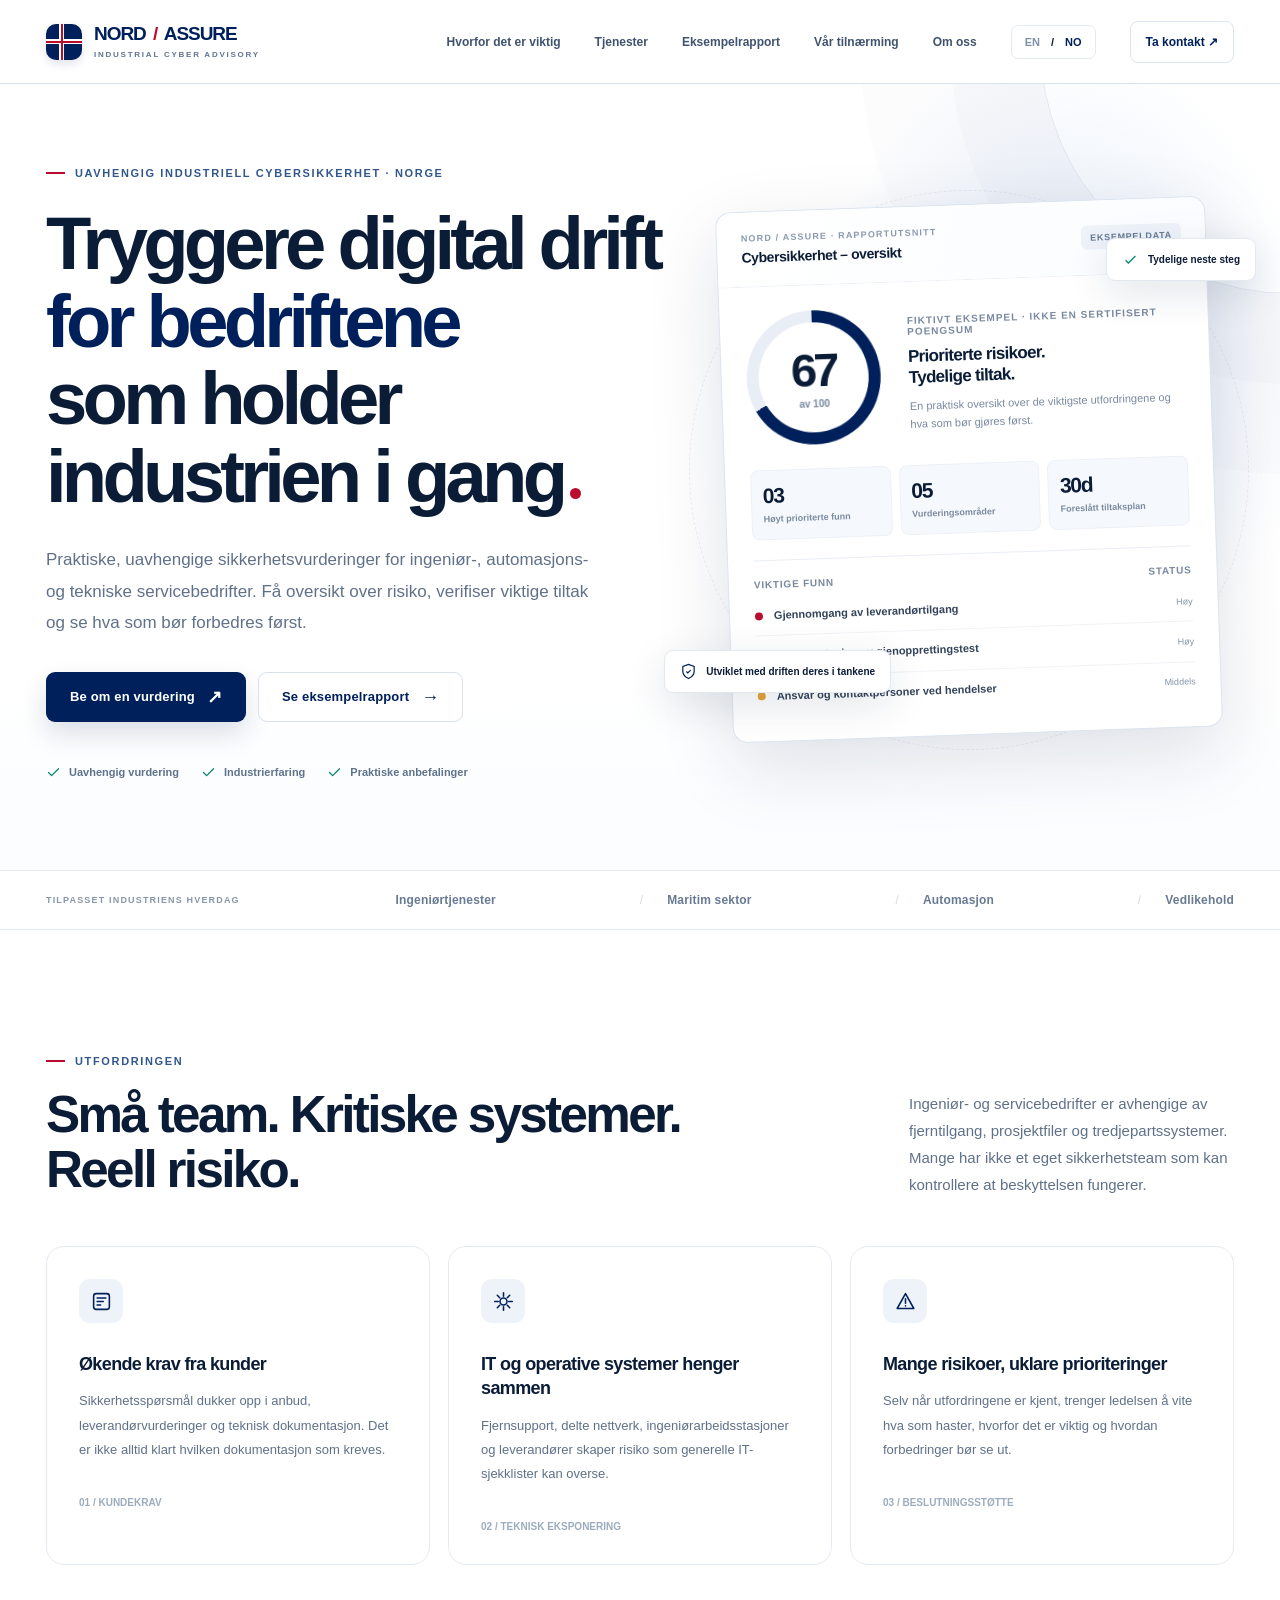
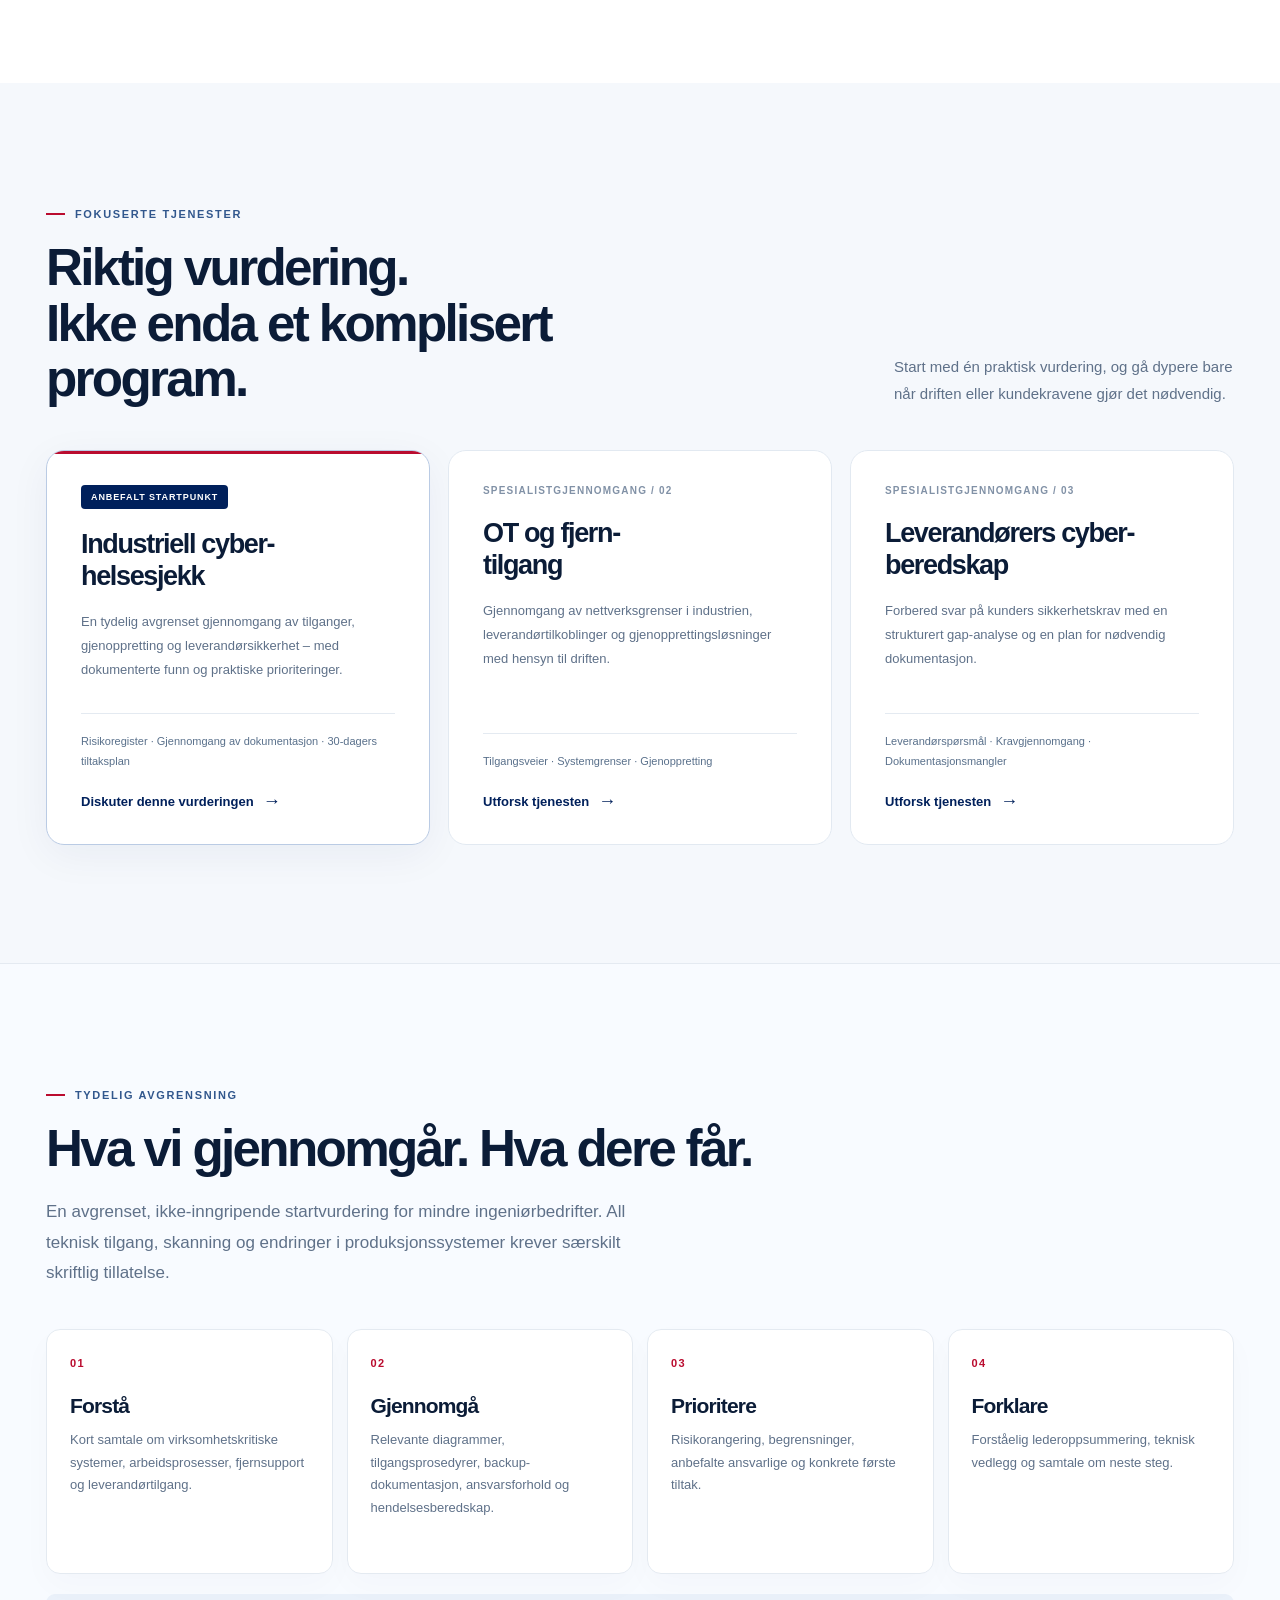
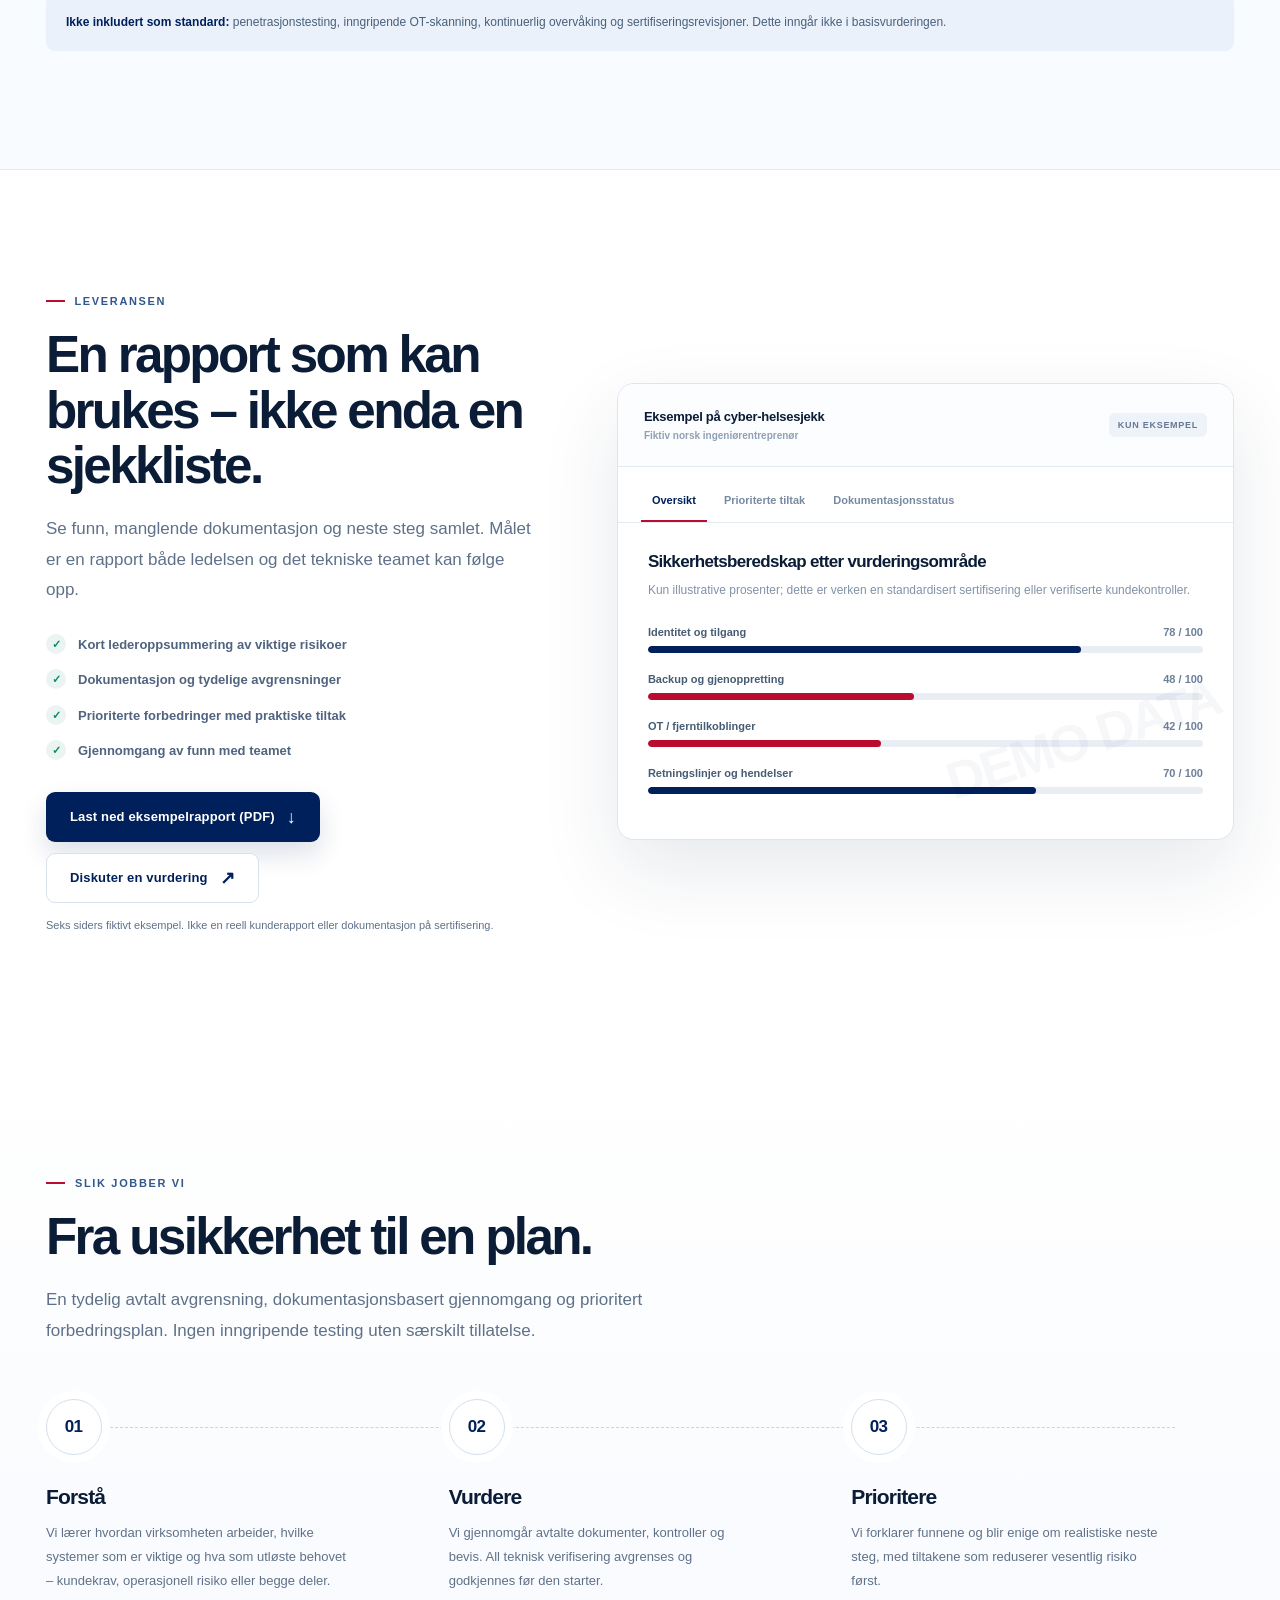
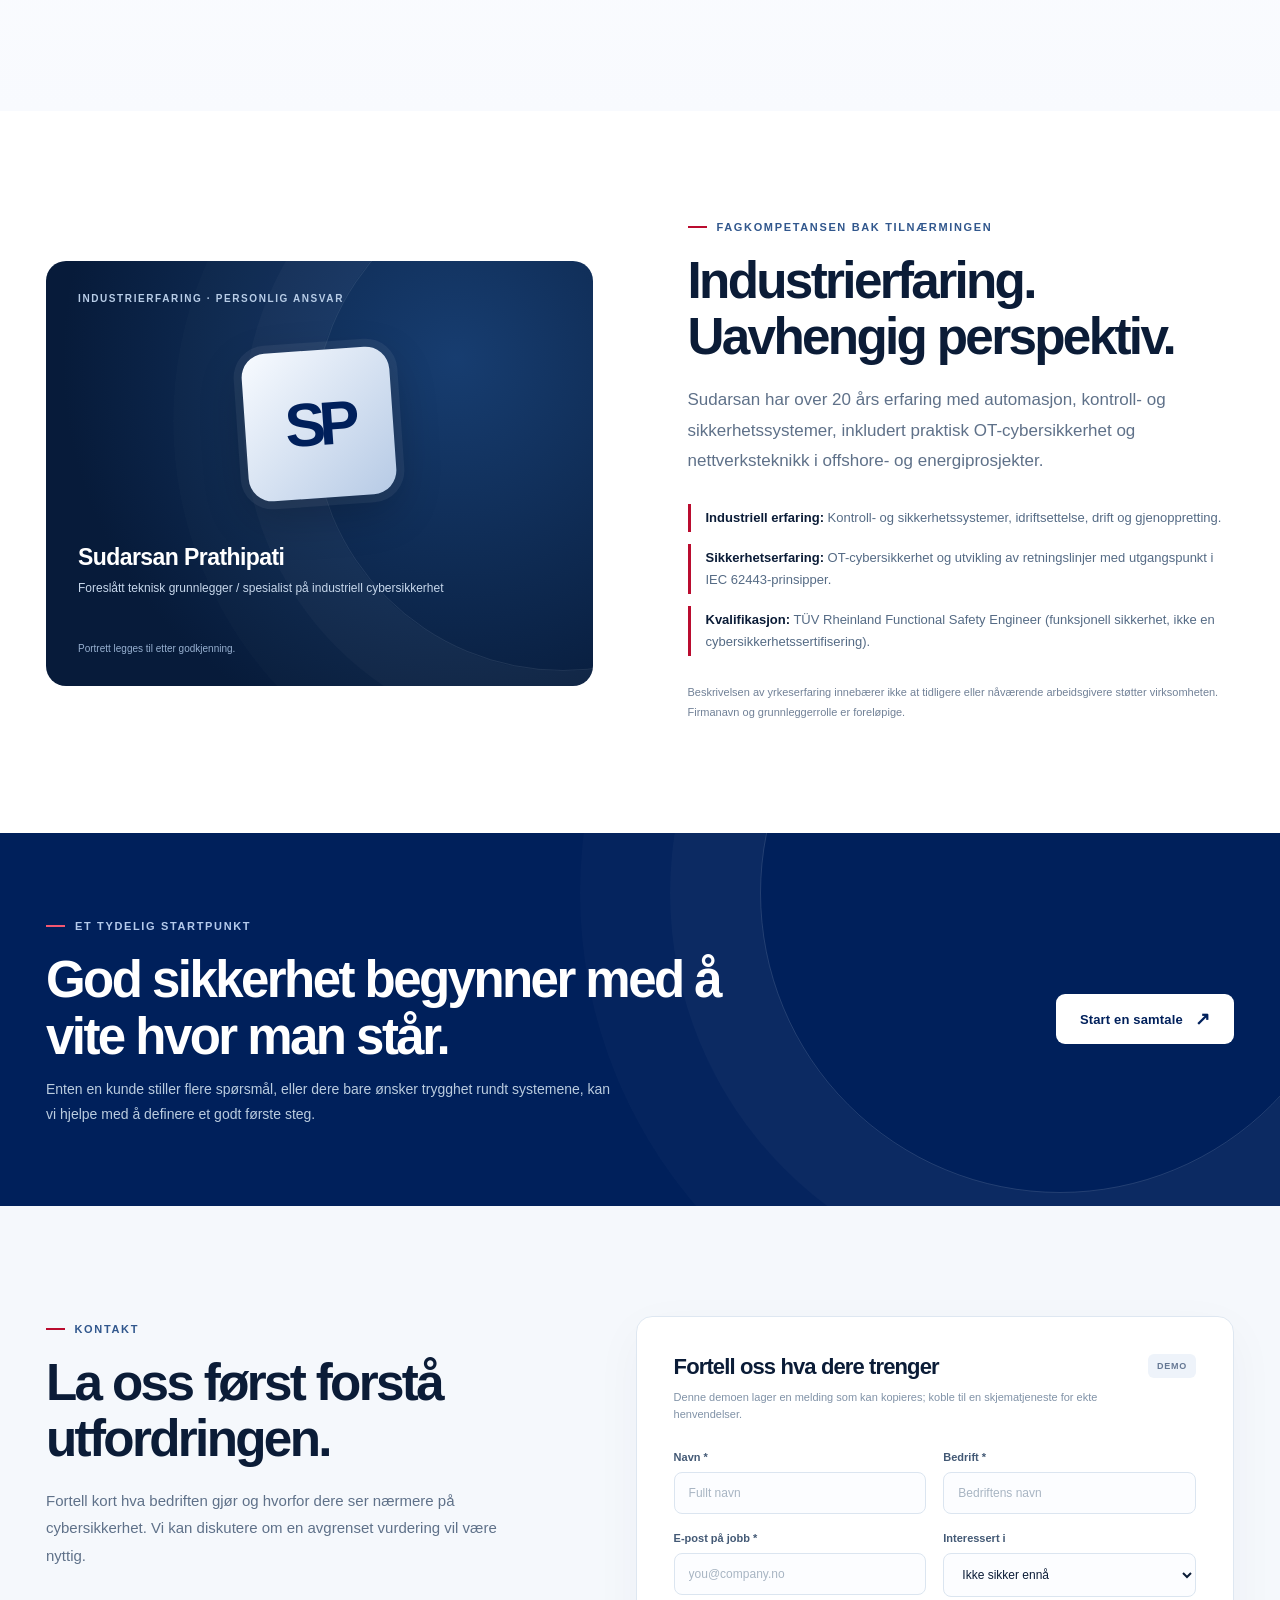
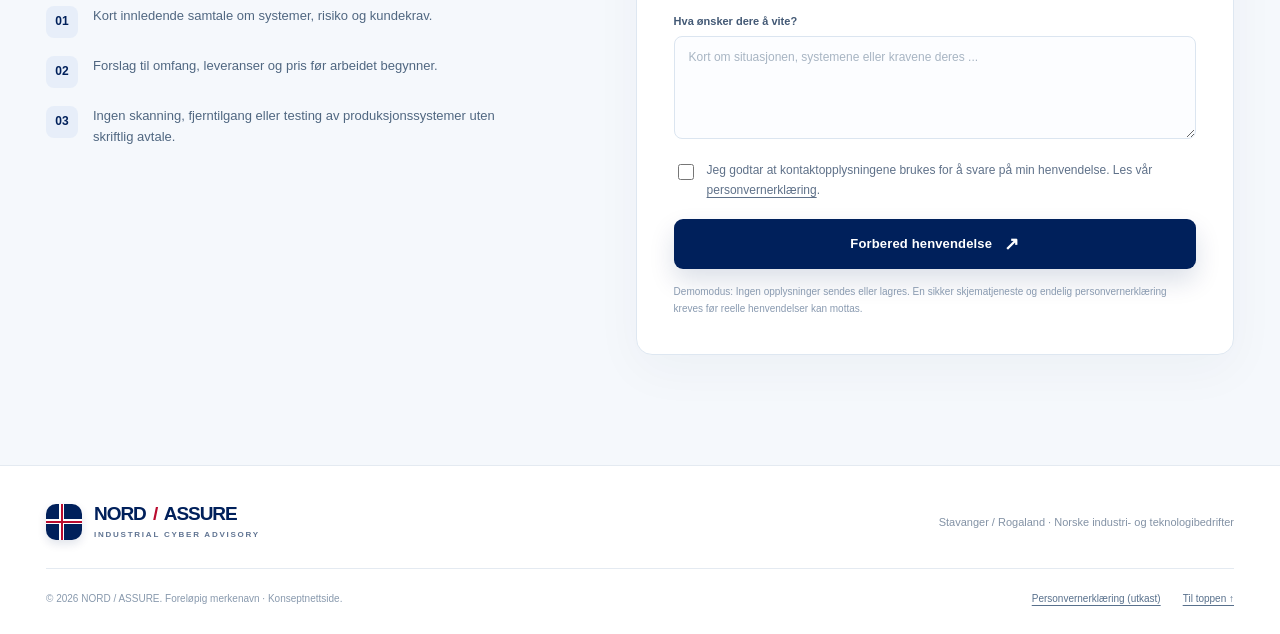
==== commit d47e18c9: "Add privacy notice page and update index files for language support - Created a new privacy notice p" ====
--- a/index.html
+++ b/index.html
@@ -1,166 +1,14 @@
-<!DOCTYPE html>
-<html lang="en">
+<!doctype html>
+<html lang="nb">
 <head>
-  <meta charset="UTF-8" />
-  <meta name="viewport" content="width=device-width, initial-scale=1.0" />
-  <meta name="theme-color" content="#ffffff" />
-  <meta property="og:type" content="website" />
-  <meta property="og:title" content="NORD / ASSURE | Industrial cybersecurity assessments" />
-  <meta name="description" content="Independent cybersecurity health assessments for engineering, automation and technical-service companies in Norway. Understand your risk and know what to improve first." />
-  <title>NORD / ASSURE | Independent industrial cybersecurity assessments</title>
-  <link rel="icon" type="image/svg+xml" href="assets/icons/favicon.svg" />
-  <link rel="stylesheet" href="assets/css/styles.css" />
+  <meta charset="utf-8" />
+  <meta name="viewport" content="width=device-width, initial-scale=1" />
+  <meta name="robots" content="noindex" />
+  <meta http-equiv="refresh" content="0; url=no/" />
+  <title>NORD / ASSURE</title>
+  <script>window.location.replace("no/" + window.location.search + window.location.hash);</script>
 </head>
 <body>
-  <header class="site-header">
-    <div class="container header-inner">
-      <a class="brand" href="#top" aria-label="NORD Assure home">
-        <span class="brandmark" aria-hidden="true"><i></i><b></b></span>
-        <span><span class="brand-name">NORD <span class="slash">/</span> ASSURE</span><span class="brand-sub">INDUSTRIAL CYBER ADVISORY</span></span>
-      </a>
-      <button type="button" class="mobile-toggle" id="mobile-toggle" aria-expanded="false" aria-controls="primary-nav" aria-label="Open navigation">
-        <svg viewBox="0 0 24 24" fill="none" stroke="currentColor" stroke-width="2" stroke-linecap="round"><path d="M4 7h16M4 12h16M4 17h16"/></svg>
-      </button>
-      <nav class="nav" id="primary-nav" aria-label="Main navigation">
-        <a href="#why">Why it matters</a><a href="#services">Services</a><a href="#sample">Sample report</a><a href="#approach">Our approach</a><a href="#about">About</a><div class="language-switch" aria-label="Choose language"><a href="./" lang="en" aria-current="page">EN</a><span aria-hidden="true">/</span><a href="no/" lang="nb">NO</a></div><a class="nav-cta" href="#contact">Let's talk <span aria-hidden="true">↗</span></a>
-      </nav>
-    </div>
-  </header>
-
-  <main id="top">
-    <section class="hero" aria-labelledby="hero-heading">
-      <div class="container hero-grid">
-        <div class="hero-content">
-          <span class="eyebrow">Independent industrial cybersecurity · Norway</span>
-          <h1 id="hero-heading">Cybersecurity clarity<br/><span class="accent">for the businesses</span><br/>that keep industry running<span class="red-dot" aria-hidden="true"></span></h1>
-          <p class="hero-lead">Practical, independent cybersecurity assessments for engineering, automation and technical-service companies. Understand your risks, verify important controls and know what to fix first.</p>
-          <div class="hero-buttons">
-            <a class="btn btn-primary" href="#contact">Request an assessment <span class="arrow" aria-hidden="true">↗</span></a>
-            <a class="btn btn-secondary" href="#sample">View a sample report <span class="arrow" aria-hidden="true">→</span></a>
-          </div>
-          <div class="hero-proof">
-            <span><svg viewBox="0 0 24 24" fill="none" stroke-width="2" stroke-linecap="round" stroke-linejoin="round"><path d="M20 6 9 17l-5-5"/></svg>Independent perspective</span>
-            <span><svg viewBox="0 0 24 24" fill="none" stroke-width="2" stroke-linecap="round" stroke-linejoin="round"><path d="M20 6 9 17l-5-5"/></svg>Industrial experience</span>
-            <span><svg viewBox="0 0 24 24" fill="none" stroke-width="2" stroke-linecap="round" stroke-linejoin="round"><path d="M20 6 9 17l-5-5"/></svg>Practical recommendations</span>
-          </div>
-        </div>
-        <div class="hero-art" aria-label="Illustrative cybersecurity health report preview">
-          <span class="orbit one" aria-hidden="true"></span><span class="orbit two" aria-hidden="true"></span>
-          <div class="float-note a"><svg viewBox="0 0 24 24" fill="none" stroke="#07866c" stroke-width="1.7"><path d="m5 13 4 4L19 7"/></svg>Clear next steps</div>
-          <div class="dashboard">
-            <div class="dash-top"><div><small>NORD / ASSURE · REPORT PREVIEW</small><strong>Cyber Health Snapshot</strong></div><span class="demo-pill">Demo data</span></div>
-            <div class="dash-body">
-              <div class="dash-main">
-                <div class="score-ring"><div class="score-inside"><strong>67</strong><span>out of 100</span></div></div>
-                <div><div class="score-caption">Fictional example · not a certified score</div><div class="dash-title">Prioritized risks.<br/>Clear next steps.</div><p class="dash-summary">A practical view of the most important issues and what to fix first.</p></div>
-              </div>
-              <div class="micro-grid"><div class="micro"><strong>03</strong><span>High-priority items</span></div><div class="micro"><strong>05</strong><span>Review areas</span></div><div class="micro"><strong>30d</strong><span>Suggested action plan</span></div></div>
-              <div class="risk-list"><div class="risk-head"><span>Priority findings</span><span>Status</span></div>
-                <div class="risk-row"><i class="risk-indicator"></i><p>Vendor remote-access review</p><span>High</span></div>
-                <div class="risk-row"><i class="risk-indicator"></i><p>Backup restore-test evidence</p><span>High</span></div>
-                <div class="risk-row"><i class="risk-indicator amb"></i><p>Response ownership and contacts</p><span>Medium</span></div>
-              </div>
-            </div>
-          </div>
-          <div class="float-note b"><svg viewBox="0 0 24 24" fill="none" stroke="#00205b" stroke-width="1.7"><path d="M12 22s8-4 8-10V5l-8-3-8 3v7c0 6 8 10 8 10Z"/><path d="m9 12 2 2 4-4"/></svg>Built around your operations</div>
-        </div>
-      </div>
-    </section>
-
-    <div class="sector-strip" aria-label="Sectors we aim to serve"><div class="container sector-inner"><span class="sector-label">BUILT FOR THE WAY INDUSTRY WORKS</span><span class="sector">Engineering</span><span class="sector">Maritime</span><span class="sector">Automation</span><span class="sector">Maintenance</span></div></div>
-
-    <section class="section" id="why" aria-labelledby="why-heading"><div class="container">
-      <div class="problem-top reveal"><div><span class="eyebrow">The challenge</span><h2 class="section-heading" id="why-heading">Small teams. Critical systems. Real exposure.</h2></div><p class="section-copy">Engineering and service businesses depend on remote access, project files and third-party systems. Most don’t have a dedicated cyber team to verify the protections in place.</p></div>
-      <div class="problem-grid">
-        <article class="problem-card reveal"><span class="card-icon"><svg viewBox="0 0 24 24"><rect x="3" y="3" width="18" height="18" rx="3"/><path d="M7 8h10M7 12h7M7 16h4"/></svg></span><h3>Customer requirements keep growing</h3><p>Security questions appear in tenders, supplier reviews and technical documentation. It is not always clear what evidence is actually needed.</p><span class="num">01 / CUSTOMER EXPECTATIONS</span></article>
-        <article class="problem-card reveal"><span class="card-icon"><svg viewBox="0 0 24 24"><path d="M12 2v4M12 18v4M4.9 4.9l2.8 2.8M16.3 16.3l2.8 2.8M2 12h4M18 12h4M4.9 19.1l2.8-2.8M16.3 7.7l2.8-2.8"/><circle cx="12" cy="12" r="4"/></svg></span><h3>IT and operational systems overlap</h3><p>Remote support, shared networks, engineering workstations and suppliers create risks that generic office-IT checklists can miss.</p><span class="num">02 / TECHNICAL EXPOSURE</span></article>
-        <article class="problem-card reveal"><span class="card-icon"><svg viewBox="0 0 24 24"><path d="M12 3 2.5 20h19L12 3Z"/><path d="M12 9v5M12 17h.01"/></svg></span><h3>Too many risks, no clear priority</h3><p>Even when issues are known, management needs to understand what matters first, why it matters and what improvement should look like.</p><span class="num">03 / DECISION SUPPORT</span></article>
-      </div>
-    </div></section>
-
-    <section class="section services-section" id="services" aria-labelledby="services-heading"><div class="container">
-      <div class="services-intro reveal"><div><span class="eyebrow">Focused services</span><h2 class="section-heading" id="services-heading">The right review.<br/>Not another complex programme.</h2></div><p class="section-copy">Start with one practical assessment, then go deeper only where your operations and customer requirements justify it.</p></div>
-      <div class="service-grid">
-        <article class="service-card featured reveal"><span class="service-flag">Recommended starting point</span><h3>Industrial Cyber<br/>Health Check</h3><p>A clearly scoped review of access, recovery readiness and supplier security, followed by evidence-based findings and practical priorities.</p><div class="service-bottom"><div class="service-points">Risk register · Evidence review · 30-day action roadmap</div><a href="#contact" class="text-link service-link" data-service="Industrial Cyber Health Check">Discuss this assessment <span class="arrow" aria-hidden="true">→</span></a></div></article>
-        <article class="service-card reveal"><span class="service-label">SPECIALIST REVIEW / 02</span><h3>OT &amp; Remote<br/>Access Review</h3><p>Review industrial network boundaries, vendor connections and recovery arrangements with operational realities in mind.</p><div class="service-bottom"><div class="service-points">Access pathways · System boundaries · Recovery readiness</div><a href="#contact" class="text-link service-link" data-service="OT & Remote Access Review">Explore this service <span class="arrow" aria-hidden="true">→</span></a></div></article>
-        <article class="service-card reveal"><span class="service-label">SPECIALIST REVIEW / 03</span><h3>Supplier Cyber<br/>Readiness</h3><p>Prepare to respond to client security requirements with a structured gap review and an evidence-focused plan.</p><div class="service-bottom"><div class="service-points">Supplier questions · Requirements review · Evidence gaps</div><a href="#contact" class="text-link service-link" data-service="Supplier Cyber Readiness">Explore this service <span class="arrow" aria-hidden="true">→</span></a></div></article>
-      </div>
-    </div></section>
-
-
-    <section class="section scope-section" id="scope" aria-labelledby="scope-heading"><div class="container">
-      <div class="scope-intro reveal"><span class="eyebrow">A clear assessment scope</span><h2 class="section-heading" id="scope-heading">What we review. What you receive.</h2><p class="section-copy">A narrowly scoped, non-intrusive starting point designed for smaller engineering businesses. Any technical access, scans or production-system changes require separate written authorization.</p></div>
-      <div class="scope-grid">
-        <article class="scope-card reveal"><div class="scope-number">01</div><h3>Understand</h3><p>Short discussion of business-critical systems, engineering processes, remote support and supplier access.</p></article>
-        <article class="scope-card reveal"><div class="scope-number">02</div><h3>Review</h3><p>Relevant diagrams, access procedures, backup evidence, ownership records and incident arrangements.</p></article>
-        <article class="scope-card reveal"><div class="scope-number">03</div><h3>Prioritize</h3><p>Risk-ranked findings, limitations, recommended control owners and practical first actions.</p></article>
-        <article class="scope-card reveal"><div class="scope-number">04</div><h3>Explain</h3><p>Plain-language management briefing, technical appendix and a discussion of next steps.</p></article>
-      </div>
-      <div class="scope-footnote"><strong>Excluded by default:</strong> penetration testing, intrusive OT scanning, continuous monitoring and certification audits. These are never implied by the baseline assessment.</div>
-    </div></section>
-
-    <section class="section report-section" id="sample" aria-labelledby="report-heading"><div class="container report-layout">
-      <div class="report-copy reveal"><span class="eyebrow">The deliverable</span><h2 class="section-heading" id="report-heading">An actionable report—not another checklist.</h2><p class="section-copy">See the findings, evidence gaps and next steps in one place. The goal is a report the business owner and technical team can both act on.</p>
-        <ul class="report-checks"><li>Concise executive overview of key risks</li><li>Evidence and clear scope boundaries</li><li>Prioritized improvements with practical next steps</li><li>Discussion of findings with your team</li></ul>
-        <div class="report-buttons"><a class="btn btn-primary" href="assets/downloads/sample-cyber-health-report.pdf" download>Download sample PDF <span class="arrow" aria-hidden="true">↓</span></a><a class="btn btn-secondary" href="#contact">Discuss an assessment <span class="arrow" aria-hidden="true">↗</span></a></div><p class="example-disclaimer">Six-page fictional example. Not a real client report or proof of certification.</p>
-      </div>
-      <div class="report-shell reveal" aria-label="Interactive sample report using fictional information">
-        <div class="report-shell-top"><div><strong>Sample Cyber Health Report</strong><br/><small>Fictional Norwegian engineering contractor</small></div><span class="demo-pill">Sample only</span></div>
-        <div class="report-tabs" role="tablist" aria-label="Sample report views">
-          <button class="report-tab" type="button" role="tab" id="tab-overview" aria-controls="panel-overview" aria-selected="true" tabindex="0" data-tab="overview">Overview</button>
-          <button class="report-tab" type="button" role="tab" id="tab-priorities" aria-controls="panel-priorities" aria-selected="false" tabindex="-1" data-tab="priorities">Priority actions</button>
-          <button class="report-tab" type="button" role="tab" id="tab-evidence" aria-controls="panel-evidence" aria-selected="false" tabindex="-1" data-tab="evidence">Evidence status</button>
-        </div>
-        <div class="report-panel" id="panel-overview" role="tabpanel" aria-labelledby="tab-overview"><h3>Security readiness by review area</h3><p class="panel-sub">Illustrative percentages only; no standardized certification or tested customer controls are implied.</p>
-          <div class="bars"><div><div class="bar-title"><span>Identity and access</span><span>78 / 100</span></div><div class="track"><div class="fill" style="--value:78%"></div></div></div><div><div class="bar-title"><span>Backup and recovery</span><span>48 / 100</span></div><div class="track"><div class="fill alert" style="--value:48%"></div></div></div><div><div class="bar-title"><span>OT / remote connections</span><span>42 / 100</span></div><div class="track"><div class="fill alert" style="--value:42%"></div></div></div><div><div class="bar-title"><span>Policies and response</span><span>70 / 100</span></div><div class="track"><div class="fill" style="--value:70%"></div></div></div></div>
-        </div>
-        <div class="report-panel" id="panel-priorities" role="tabpanel" aria-labelledby="tab-priorities" hidden><h3>Priority improvements</h3><p class="panel-sub">Example of how findings can translate into manageable actions.</p><div class="priority-list"><div class="priority"><span class="tag">HIGH</span><div><strong>Review and restrict third-party remote access</strong><p>Confirm who can connect, how access is approved, and how it is disabled after work.</p></div></div><div class="priority"><span class="tag">HIGH</span><div><strong>Evidence an actual recovery test</strong><p>Schedule a restore exercise for a critical system and document the result.</p></div></div><div class="priority"><span class="tag medium">MEDIUM</span><div><strong>Assign incident-response responsibilities</strong><p>Document a clear escalation path and key contacts.</p></div></div></div></div>
-        <div class="report-panel" id="panel-evidence" role="tabpanel" aria-labelledby="tab-evidence" hidden><h3>Evidence and verification</h3><p class="panel-sub">Distinguish documented procedures from evidence that a control works.</p><div class="evidence-item"><span>Remote access approval record</span><span class="state">Needs review</span></div><div class="evidence-item"><span>Backup policy document</span><span class="state ok">Provided</span></div><div class="evidence-item"><span>Latest restore-test record</span><span class="state">Not evidenced</span></div><div class="evidence-item"><span>Incident contact list</span><span class="state ok">Provided</span></div></div>
-      </div>
-    </div></section>
-
-    <section class="section process-section" id="approach" aria-labelledby="approach-heading"><div class="container"><div class="process-head reveal"><span class="eyebrow">How we work</span><h2 class="section-heading" id="approach-heading">From uncertainty to a plan.</h2><p class="section-copy">A clearly agreed scope, an evidence-led review, and a prioritized improvement plan. No intrusive testing unless specifically authorized.</p></div>
-      <div class="process-grid"><div class="step reveal"><div class="step-number">01</div><h3>Understand</h3><p>We learn how your business operates, which systems matter and what is driving the review—customer requirements, operational risks or both.</p></div><div class="step reveal"><div class="step-number">02</div><h3>Assess</h3><p>We review agreed documents, controls and evidence. Any technical verification is specifically scoped and authorized before it begins.</p></div><div class="step reveal"><div class="step-number">03</div><h3>Prioritize</h3><p>We explain the findings and agree on realistic next steps, starting with the measures that reduce meaningful risk.</p></div></div>
-    </div></section>
-
-    <section class="section about-section" id="about" aria-labelledby="about-heading"><div class="container about-layout">
-      <div class="founder-visual reveal">
-        <div class="founder-topline">INDUSTRY EXPERIENCE · HUMAN ACCOUNTABILITY</div>
-        <div class="founder-avatar" role="img" aria-label="Founder photo placeholder; actual photo not yet published"><span>SP</span></div>
-        <div class="founder-id"><strong>Sudarsan Prathipati</strong><span>Proposed technical founder / industrial cybersecurity specialist</span></div>
-        <p class="founder-photo-note">Portrait to be added with approval.</p>
-      </div>
-      <div class="about-content reveal"><span class="eyebrow">The expertise behind the approach</span>
-        <h2 class="section-heading" id="about-heading">Industrial systems experience. Independent perspective.</h2>
-        <p class="section-copy">Sudarsan brings over two decades of experience in automation, control and safety systems, including hands-on operational technology cybersecurity and network engineering responsibilities in offshore and energy projects.</p>
-        <ul class="founder-facts">
-          <li><strong>Industrial focus:</strong> Control and safety systems, commissioning, operations and recovery.</li>
-          <li><strong>Security experience:</strong> OT cybersecurity work and policy development drawing on IEC 62443 principles.</li>
-          <li><strong>Qualification:</strong> TÜV Rheinland Functional Safety Engineer (a functional-safety qualification, not a cybersecurity certification).</li>
-        </ul>
-        <p class="founder-disclaimer">Professional experience described here does not imply endorsement by previous or current employers. The company name and founder role remain provisional until confirmed.</p>
-      </div>
-    </div></section>
-
-    <section class="cta-section"><div class="container cta-inner"><div><span class="eyebrow">A clearer starting point</span><h2>Good security starts with knowing where you stand.</h2><p>Whether a customer is asking more questions or you simply want confidence in your systems, we can help you define the right first step.</p></div><a class="btn btn-light" href="#contact">Start a conversation <span class="arrow" aria-hidden="true">↗</span></a></div></section>
-
-    <section class="contact-section" id="contact" aria-labelledby="contact-heading"><div class="container contact-layout"><div class="contact-copy reveal"><span class="eyebrow">Contact</span><h2 class="section-heading" id="contact-heading">Let's understand the challenge first.</h2><p>Tell us briefly what your business does and what prompted you to look at cybersecurity. We can discuss whether a focused assessment would be useful.</p><div class="contact-points"><div class="contact-point"><b>01</b><span>Short initial discussion about your systems, risks and customer requirements.</span></div><div class="contact-point"><b>02</b><span>A proposed scope, deliverables and pricing before any work begins.</span></div><div class="contact-point"><b>03</b><span>No scanning, remote access or production-system testing without written agreement.</span></div></div></div>
-      <form class="contact-card reveal" id="contact-form" method="post" novalidate><div class="form-top"><div><h3>Tell us what you need</h3><p id="contact-form-status">This demo prepares a copyable enquiry; connect a form endpoint to receive real messages.</p></div><span class="demo-pill" id="form-mode-pill">Demo</span></div>
-        <div class="field-grid"><div class="field"><label for="name">Your name *</label><input id="name" name="name" placeholder="Full name" required autocomplete="name" /></div><div class="field"><label for="company">Company *</label><input id="company" name="company" placeholder="Business name" required autocomplete="organization" /></div></div>
-        <div class="field-grid"><div class="field"><label for="email">Work email *</label><input id="email" type="email" name="email" placeholder="you@company.no" required autocomplete="email" /></div><div class="field"><label for="service">Interested in</label><select name="service" id="service"><option value="General cybersecurity discussion">Not sure yet</option><option value="Industrial Cyber Health Check">Cyber Health Check</option><option value="OT & Remote Access Review">OT &amp; Remote Access Review</option><option value="Supplier Cyber Readiness">Supplier Cyber Readiness</option></select></div></div>
-        <div class="field"><label for="message">What would you like to understand?</label><textarea id="message" name="message" placeholder="A few words about the situation, your systems or requirements..."></textarea></div>
-        <div class="consent-field"><label><input type="checkbox" id="privacy-consent" required /> <span>I agree to my contact details being used to respond to my enquiry. Read the <a href="privacy.html">privacy notice</a>.</span></label></div><div id="form-feedback" class="form-feedback" role="status" aria-live="polite"></div>
-        <button class="btn btn-primary form-submit" type="submit"><span id="submit-label">Prepare your enquiry</span> <span class="arrow" aria-hidden="true">↗</span></button>
-        <p class="form-note">Demo mode: no information is sent or stored. A secure form endpoint and a finalized privacy notice are required before accepting real submissions.</p>
-      </form>
-    </div></section>
-  </main>
-
-  <footer><div class="container"><div class="footer-top"><a class="brand" href="#top"><span class="brandmark" aria-hidden="true"><i></i><b></b></span><span><span class="brand-name">NORD <span class="slash">/</span> ASSURE</span><span class="brand-sub">INDUSTRIAL CYBER ADVISORY</span></span></a><p>Stavanger / Rogaland · Norwegian industrial and technical firms</p></div><div class="footer-bottom"><span>© <span id="year">2026</span> NORD / ASSURE. Provisional brand · Concept website.</span><div class="footer-links"><a href="privacy.html">Privacy notice (draft)</a><a href="#top">Back to top ↑</a></div></div></div></footer>
-
-  <div class="modal-backdrop" id="enquiry-modal" role="presentation"><div class="modal-card" role="dialog" aria-modal="true" aria-labelledby="modal-title"><button class="modal-close" id="modal-close" type="button" aria-label="Close dialog">×</button><span class="eyebrow">Your enquiry draft</span><h2 id="modal-title">Ready to copy</h2><p>Because this is a website prototype, no message has been sent. Copy the text below and email it to your future business address. A real enquiry service can be connected using the project configuration file.</p><textarea id="enquiry-text" readonly aria-label="Generated enquiry message"></textarea><div class="modal-actions"><button class="btn btn-secondary" type="button" id="cancel-modal">Close</button><button class="btn btn-primary" type="button" id="copy-enquiry">Copy message <span class="arrow" aria-hidden="true">↗</span></button></div></div></div>
-  <div class="toast" id="toast" role="status" aria-live="polite"></div>
-  <script src="assets/js/config.js"></script>
-  <script src="assets/js/main.js" defer></script>
+  <p><a href="no/">Gå til den norske nettsiden</a></p>
 </body>
 </html>
